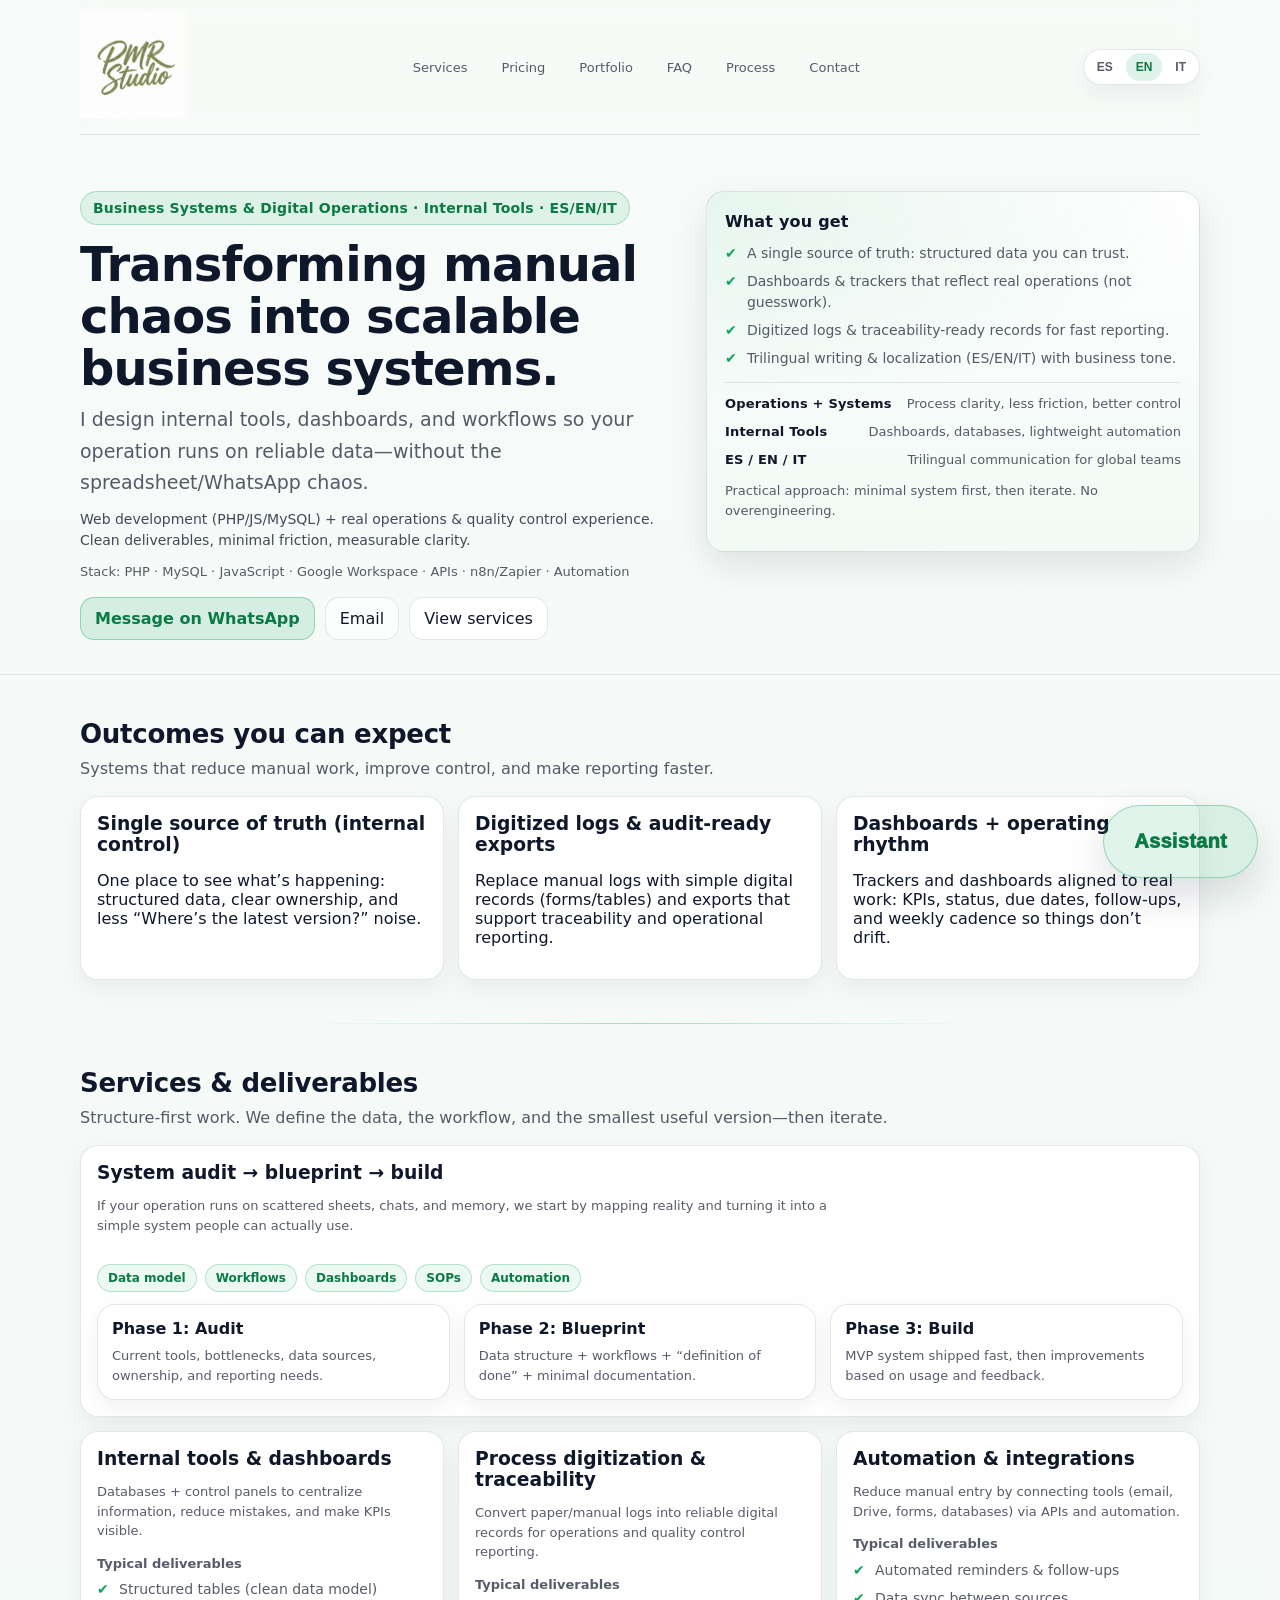
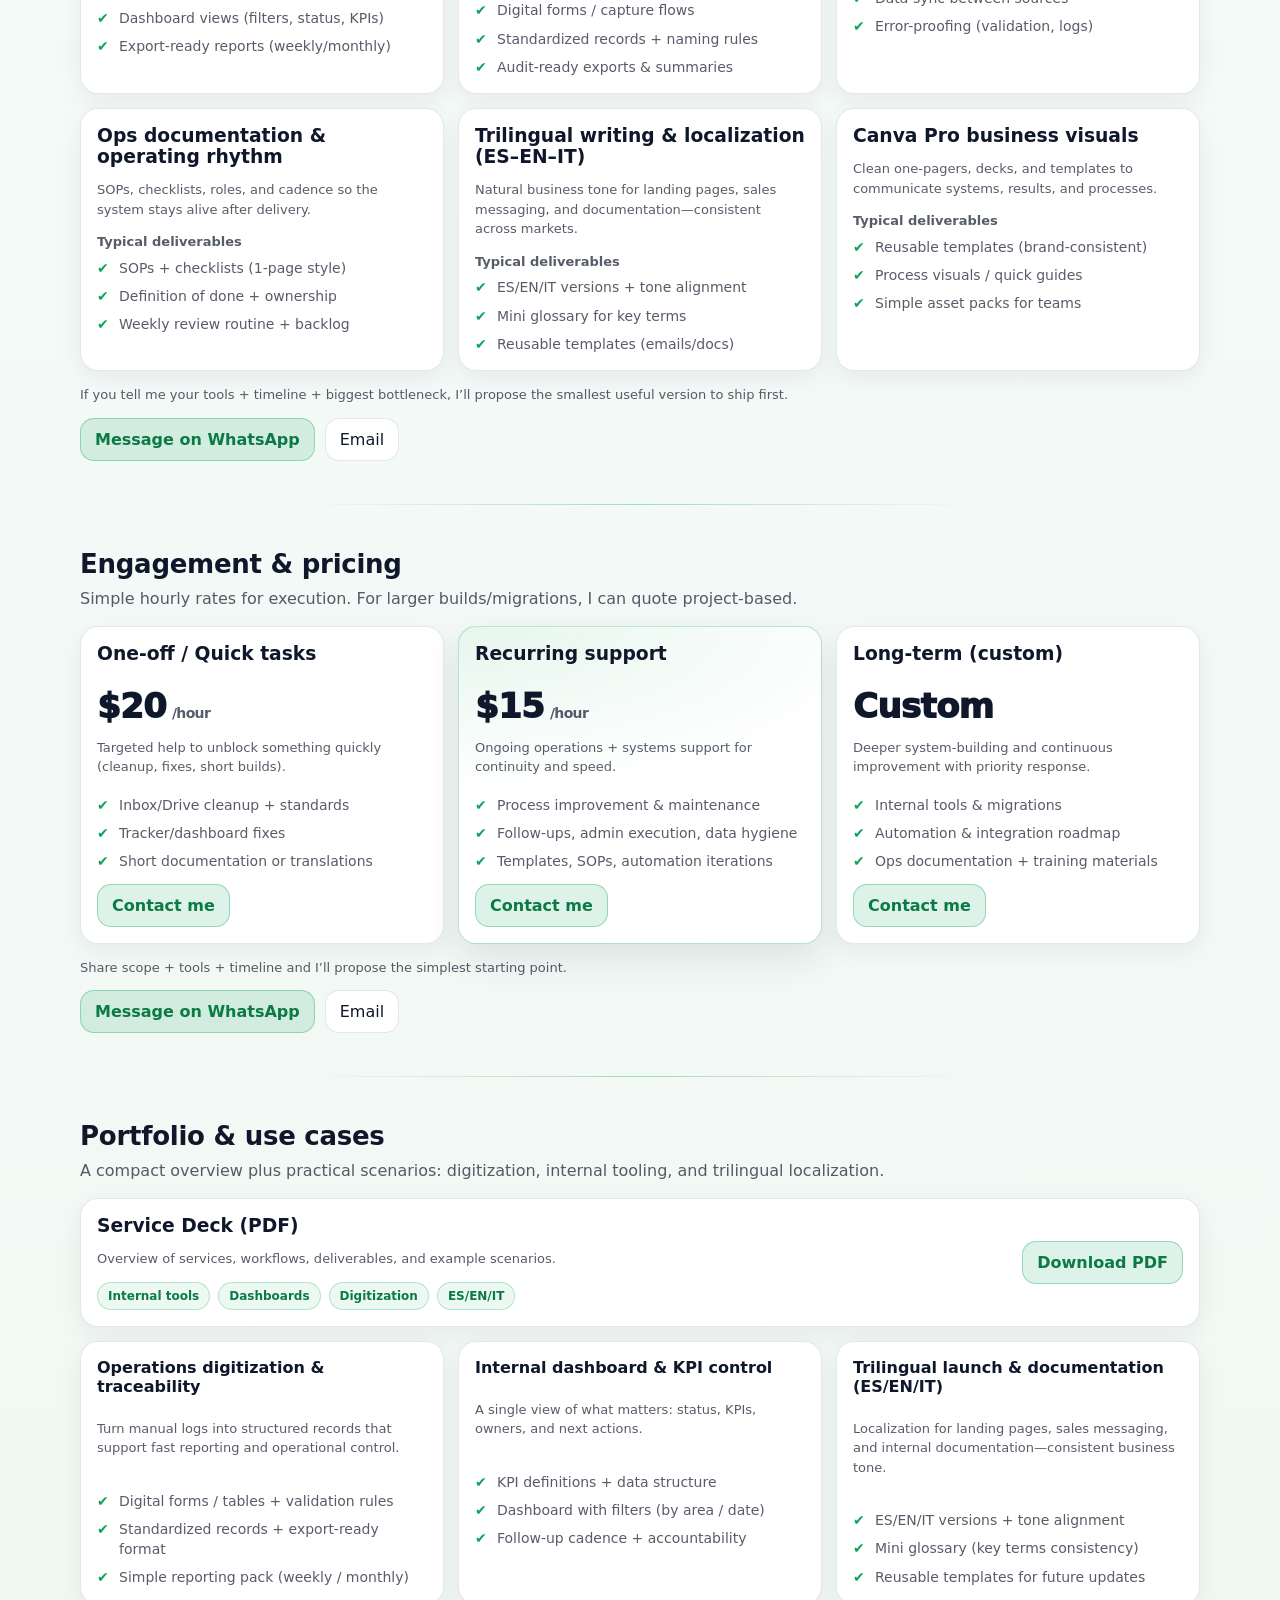
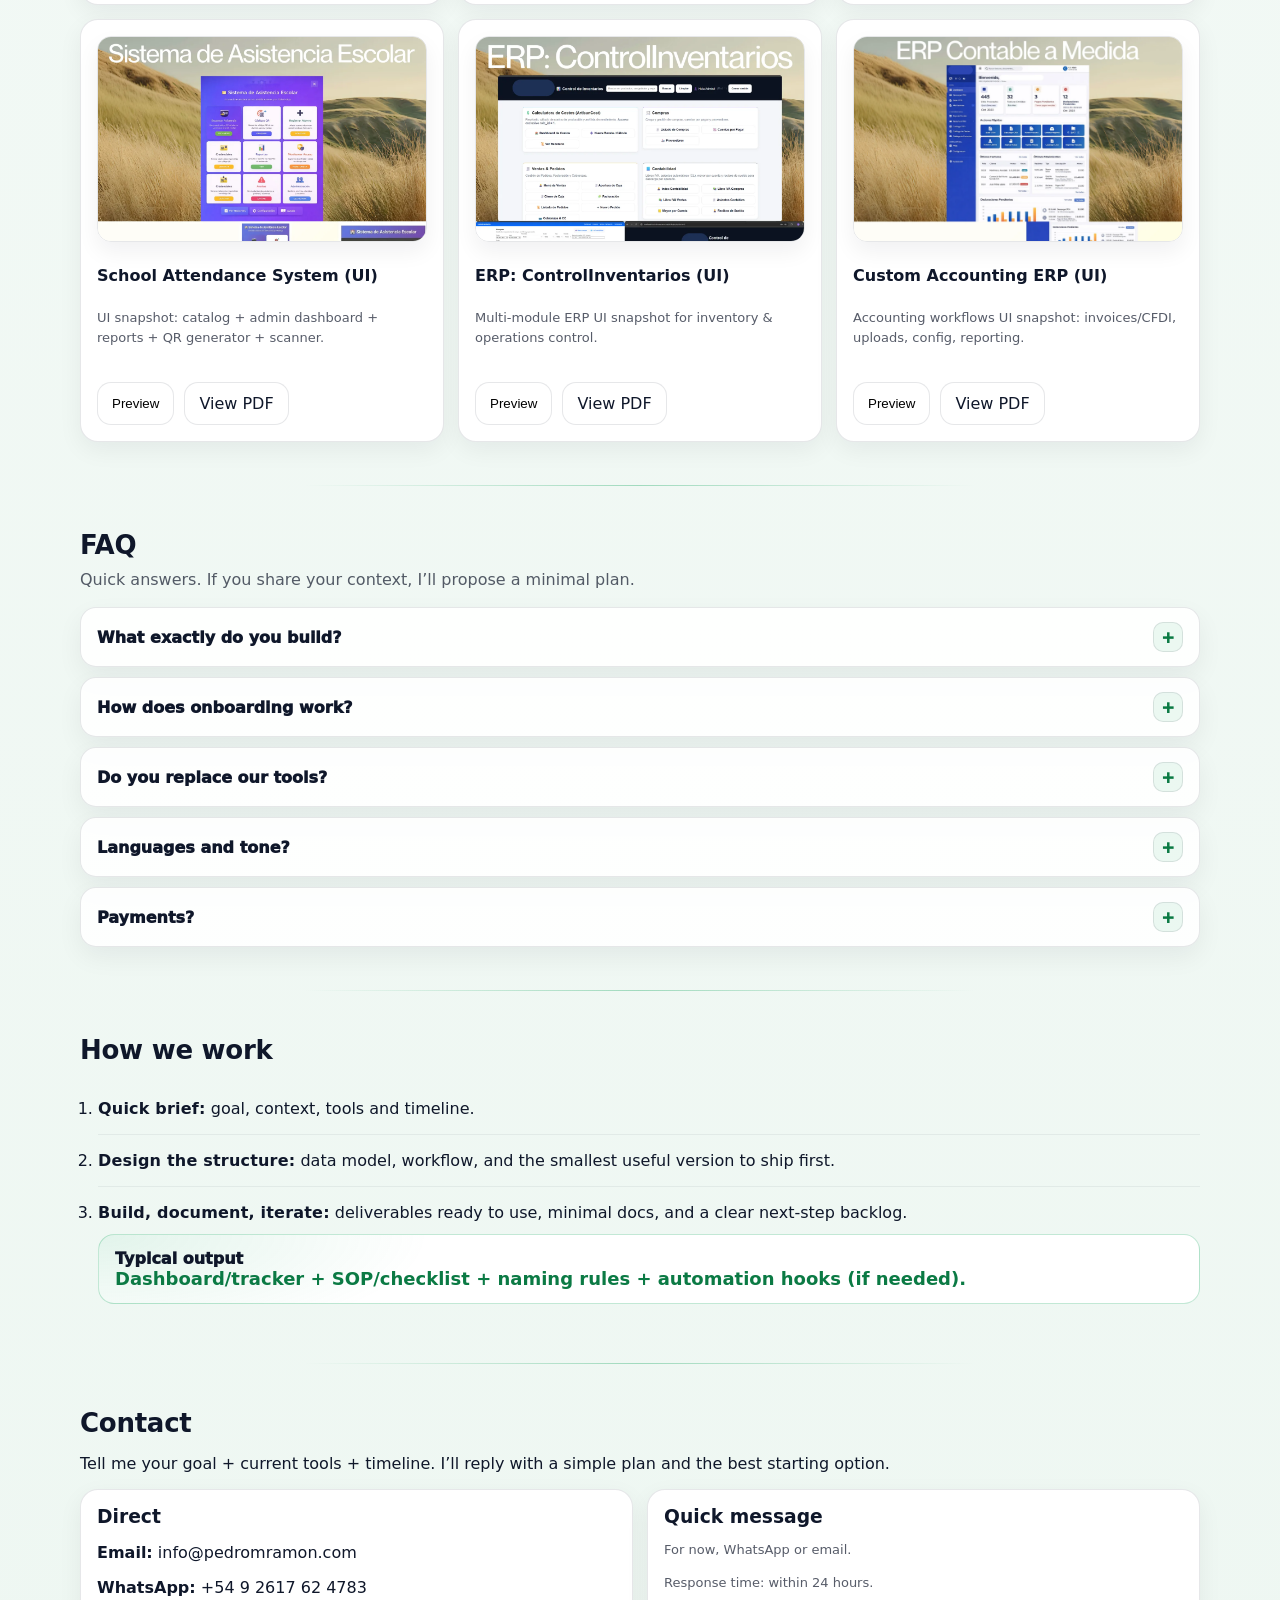
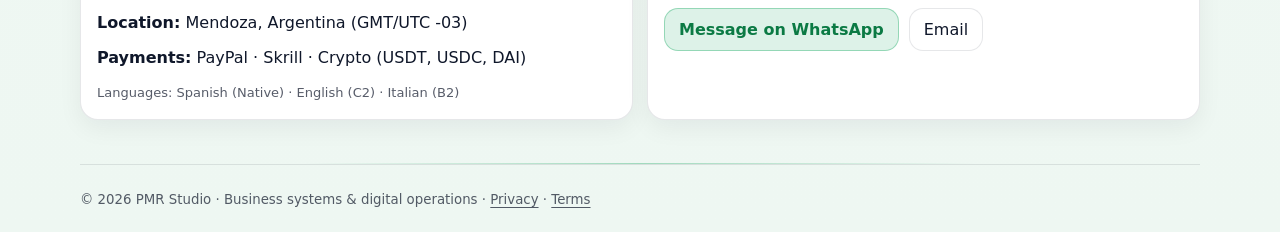
==== index.html @ 46bf385b "Update contact information and WhatsApp links" ====
<!doctype html>
<html lang="en">
<head>
  <meta charset="utf-8" />
  <meta name="viewport" content="width=device-width,initial-scale=1" />

  <title>PMR Studio | Business Systems & Digital Operations Specialist (ES/EN/IT)</title>
  <meta
    name="description"
    content="Transforming manual chaos into scalable business systems. Internal tools, dashboards, automation, process digitization & trilingual localization (ES/EN/IT)."
  />
  <meta name="robots" content="index, follow" />
  <link rel="canonical" href="https://pmrstudio.site/" />

  <!-- Favicons -->
  <link rel="icon" href="favicon.ico" sizes="any" />
  <link rel="icon" type="image/png" sizes="32x32" href="assets/img/brand/favicon-32x32.png" />
  <link rel="apple-touch-icon" href="assets/img/brand/apple-touch-icon.png" />

  <!-- OpenGraph -->
  <meta property="og:title" content="PMR Studio | Business Systems & Digital Operations (ES/EN/IT)" />
  <meta property="og:description" content="Internal tools, dashboards, automation, digitization & trilingual localization—clean deliverables you can actually run." />
  <meta property="og:type" content="website" />
  <meta property="og:url" content="https://pmrstudio.site/" />
  <meta property="og:image" content="https://pmrstudio.site/assets/img/brand/og-cover.jpg" />
  <meta property="og:locale" content="en_US" />

  <!-- Twitter -->
  <meta name="twitter:card" content="summary_large_image" />
  <meta name="twitter:title" content="PMR Studio | Business Systems & Digital Operations (ES/EN/IT)" />
  <meta name="twitter:description" content="Transforming manual chaos into scalable business systems. Tools, automation, digitization & localization." />
  <meta name="twitter:image" content="https://pmrstudio.site/assets/img/brand/og-cover.jpg" />

  <meta name="theme-color" content="#0ea35a" />

  <!-- Structured data -->
  <script type="application/ld+json">
  {
    "@context": "https://schema.org",
    "@type": "ProfessionalService",
    "name": "PMR Studio",
    "url": "https://pmrstudio.site/",
    "description": "Business Systems & Digital Operations: internal tools, dashboards, automation, process digitization & trilingual localization (ES/EN/IT).",
    "areaServed": "Worldwide",
    "founder": { "@type": "Person", "name": "Pedro M. Ramón" },
    "email": "info@pedromramon.com",
    "telephone": "+54 9 2617 62 4783",
    "address": { "@type": "PostalAddress", "addressLocality": "Mendoza", "addressCountry": "AR" },
    "knowsLanguage": ["en","es","it"],
    "sameAs": ["https://www.workana.com/freelancer/1f096dfb4228fc9669b3d3e833f9e162"]
  }
  </script>

  <link rel="stylesheet" href="assets/style.css?v=20260103" />
</head>

<body>
  <a id="top"></a>

  <!-- HEADER -->
  <header class="container header" data-header>
    <!-- BRAND LOGO -->
    <a href="#top" class="brand brand-logo" aria-label="Back to top">
      <img src="assets/img/brand/Logopmrstudio.png" alt="PMR Studio" />
    </a>

    <!-- NAV -->
    <div class="nav-wrap" data-navwrap>
      <nav id="site-nav" class="nav" data-nav>
        <a href="#services" data-i18n="nav_services">Services</a>
        <a href="#tiers" data-i18n="nav_tiers">Pricing</a>
        <a href="#portfolio" data-i18n="nav_portfolio">Portfolio</a>
        <a href="#faq" data-i18n="nav_faq">FAQ</a>
        <a href="#process" data-i18n="nav_process">Process</a>
        <a href="#contact" data-i18n="nav_contact">Contact</a>
      </nav>
    </div>

    <!-- ACTIONS -->
    <div class="header-actions">
      <div class="lang" aria-label="Language switch">
        <button class="chip" data-lang="es" aria-pressed="false">ES</button>
        <button class="chip is-active" data-lang="en" aria-pressed="true">EN</button>
        <button class="chip" data-lang="it" aria-pressed="false">IT</button>
      </div>

      <button
        class="burger"
        type="button"
        aria-label="Open menu"
        aria-controls="site-nav"
        aria-expanded="false"
        data-burger
      >
        <span></span><span></span><span></span>
      </button>
    </div>
  </header>

  <main>
    <!-- HERO -->
    <section class="hero">
      <div class="container hero-inner">
        <div class="hero-copy">
          <span class="pill" data-i18n="hero_pill">
            Business Systems & Digital Operations · Internal Tools · ES/EN/IT
          </span>

          <h1 data-i18n="hero_h1">
            Transforming manual chaos into scalable business systems.
          </h1>

          <p class="lead" data-i18n="hero_lead">
            I design internal tools, dashboards, and workflows so your operation runs on reliable data—without the spreadsheet/WhatsApp chaos.
          </p>

          <p class="hero-micro" data-i18n="hero_micro">
            Web development (PHP/JS/MySQL) + real operations & quality control experience. Clean deliverables, minimal friction, measurable clarity.
          </p>

          <p class="small" style="margin-top:10px;" data-i18n="hero_stack">
            Stack: PHP · MySQL · JavaScript · Google Workspace · APIs · n8n/Zapier · Automation
          </p>

          <div class="cta">
            <a class="btn primary" href="https://wa.me/5492617624783" target="_blank" rel="noopener" data-i18n="cta_whatsapp">
              Message on WhatsApp
            </a>
            <a class="btn ghost" href="mailto:info@pedromramon.com" data-i18n="cta_email">
              Email
            </a>
            <a class="btn" href="#services" data-i18n="cta_services">
              View services
            </a>
          </div>
        </div>

        <aside class="hero-card card lift">
          <h3 data-i18n="hero_card_title2">What you get</h3>

          <ul class="checklist">
            <li data-i18n="hero_card_b1">A single source of truth: structured data you can trust.</li>
            <li data-i18n="hero_card_b2">Dashboards & trackers that reflect real operations (not guesswork).</li>
            <li data-i18n="hero_card_b3">Digitized logs & traceability-ready records for fast reporting.</li>
            <li data-i18n="hero_card_b4">Trilingual writing & localization (ES/EN/IT) with business tone.</li>
          </ul>

          <div class="hero-kpis">
            <div class="hero-kpi">
              <strong data-i18n="hero_kpi1_v">Operations + Systems</strong>
              <span data-i18n="hero_kpi1_l">Process clarity, less friction, better control</span>
            </div>
            <div class="hero-kpi">
              <strong data-i18n="hero_kpi2_v">Internal Tools</strong>
              <span data-i18n="hero_kpi2_l">Dashboards, databases, lightweight automation</span>
            </div>
            <div class="hero-kpi">
              <strong data-i18n="hero_kpi3_v">ES / EN / IT</strong>
              <span data-i18n="hero_kpi3_l">Trilingual communication for global teams</span>
            </div>
          </div>

          <p class="small" data-i18n="hero_small2">
            Practical approach: minimal system first, then iterate. No overengineering.
          </p>
        </aside>
      </div>
    </section>

    <!-- OUTCOMES -->
    <section id="proof" class="container section">
      <h2 data-i18n="proof_title">Outcomes you can expect</h2>
      <p class="sub" data-i18n="proof_sub">
        Systems that reduce manual work, improve control, and make reporting faster.
      </p>

      <div class="grid">
        <article class="card lift reveal">
          <h3 data-i18n="proof1_t">Single source of truth (internal control)</h3>
          <p data-i18n="proof1_d">
            One place to see what’s happening: structured data, clear ownership, and less “Where’s the latest version?” noise.
          </p>
        </article>

        <article class="card lift reveal">
          <h3 data-i18n="proof2_t">Digitized logs & audit-ready exports</h3>
          <p data-i18n="proof2_d">
            Replace manual logs with simple digital records (forms/tables) and exports that support traceability and operational reporting.
          </p>
        </article>

        <article class="card lift reveal">
          <h3 data-i18n="proof3_t">Dashboards + operating rhythm</h3>
          <p data-i18n="proof3_d">
            Trackers and dashboards aligned to real work: KPIs, status, due dates, follow-ups, and weekly cadence so things don’t drift.
          </p>
        </article>
      </div>
    </section>

    <!-- SERVICES -->
    <section id="services" class="container section">
      <h2 data-i18n="services_title2">Services & deliverables</h2>
      <p class="sub" data-i18n="services_sub2">
        Structure-first work. We define the data, the workflow, and the smallest useful version—then iterate.
      </p>

      <article class="card lift reveal" style="margin-top:12px;">
        <div style="display:flex;align-items:flex-start;justify-content:space-between;gap:14px;flex-wrap:wrap;">
          <div style="min-width:240px;max-width:760px;">
            <h3 data-i18n="svc0_t">System audit → blueprint → build</h3>
            <p class="small" data-i18n="svc0_d">
              If your operation runs on scattered sheets, chats, and memory, we start by mapping reality and turning it into a simple system people can actually use.
            </p>
          </div>

          <div class="badges" aria-hidden="true" style="margin-top:2px;">
            <span class="badge">Data model</span>
            <span class="badge">Workflows</span>
            <span class="badge">Dashboards</span>
            <span class="badge">SOPs</span>
            <span class="badge">Automation</span>
          </div>
        </div>

        <div class="grid" style="margin-top:12px;">
          <div class="card" style="padding:14px;">
            <strong data-i18n="svc0_a_t">Phase 1: Audit</strong>
            <p class="small" data-i18n="svc0_a_d" style="margin:8px 0 0;">
              Current tools, bottlenecks, data sources, ownership, and reporting needs.
            </p>
          </div>
          <div class="card" style="padding:14px;">
            <strong data-i18n="svc0_b_t">Phase 2: Blueprint</strong>
            <p class="small" data-i18n="svc0_b_d" style="margin:8px 0 0;">
              Data structure + workflows + “definition of done” + minimal documentation.
            </p>
          </div>
          <div class="card" style="padding:14px;">
            <strong data-i18n="svc0_c_t">Phase 3: Build</strong>
            <p class="small" data-i18n="svc0_c_d" style="margin:8px 0 0;">
              MVP system shipped fast, then improvements based on usage and feedback.
            </p>
          </div>
        </div>
      </article>

      <div class="grid" style="margin-top:14px;">
        <article class="card lift reveal">
          <h3 data-i18n="svc1_t">Internal tools & dashboards</h3>
          <p class="small" data-i18n="svc1_d">
            Databases + control panels to centralize information, reduce mistakes, and make KPIs visible.
          </p>
          <div style="margin-top:10px;">
            <strong class="small" style="display:block;margin-bottom:6px;" data-i18n="svc_inc">Typical deliverables</strong>
            <ul class="checklist">
              <li data-i18n="svc1_b1">Structured tables (clean data model)</li>
              <li data-i18n="svc1_b2">Dashboard views (filters, status, KPIs)</li>
              <li data-i18n="svc1_b3">Export-ready reports (weekly/monthly)</li>
            </ul>
          </div>
        </article>

        <article class="card lift reveal">
          <h3 data-i18n="svc2_t">Process digitization & traceability</h3>
          <p class="small" data-i18n="svc2_d">
            Convert paper/manual logs into reliable digital records for operations and quality control reporting.
          </p>
          <div style="margin-top:10px;">
            <strong class="small" style="display:block;margin-bottom:6px;" data-i18n="svc_inc">Typical deliverables</strong>
            <ul class="checklist">
              <li data-i18n="svc2_b1">Digital forms / capture flows</li>
              <li data-i18n="svc2_b2">Standardized records + naming rules</li>
              <li data-i18n="svc2_b3">Audit-ready exports & summaries</li>
            </ul>
          </div>
        </article>

        <article class="card lift reveal">
          <h3 data-i18n="svc3_t">Automation & integrations</h3>
          <p class="small" data-i18n="svc3_d">
            Reduce manual entry by connecting tools (email, Drive, forms, databases) via APIs and automation.
          </p>
          <div style="margin-top:10px;">
            <strong class="small" style="display:block;margin-bottom:6px;" data-i18n="svc_inc">Typical deliverables</strong>
            <ul class="checklist">
              <li data-i18n="svc3_b1">Automated reminders & follow-ups</li>
              <li data-i18n="svc3_b2">Data sync between sources</li>
              <li data-i18n="svc3_b3">Error-proofing (validation, logs)</li>
            </ul>
          </div>
        </article>

        <article class="card lift reveal">
          <h3 data-i18n="svc4_t">Ops documentation & operating rhythm</h3>
          <p class="small" data-i18n="svc4_d">
            SOPs, checklists, roles, and cadence so the system stays alive after delivery.
          </p>
          <div style="margin-top:10px;">
            <strong class="small" style="display:block;margin-bottom:6px;" data-i18n="svc_inc">Typical deliverables</strong>
            <ul class="checklist">
              <li data-i18n="svc4_b1">SOPs + checklists (1-page style)</li>
              <li data-i18n="svc4_b2">Definition of done + ownership</li>
              <li data-i18n="svc4_b3">Weekly review routine + backlog</li>
            </ul>
          </div>
        </article>

        <article class="card lift reveal">
          <h3 data-i18n="svc5_t">Trilingual writing & localization (ES–EN–IT)</h3>
          <p class="small" data-i18n="svc5_d">
            Natural business tone for landing pages, sales messaging, and documentation—consistent across markets.
          </p>
          <div style="margin-top:10px;">
            <strong class="small" style="display:block;margin-bottom:6px;" data-i18n="svc_inc">Typical deliverables</strong>
            <ul class="checklist">
              <li data-i18n="svc5_b1">ES/EN/IT versions + tone alignment</li>
              <li data-i18n="svc5_b2">Mini glossary for key terms</li>
              <li data-i18n="svc5_b3">Reusable templates (emails/docs)</li>
            </ul>
          </div>
        </article>

        <article class="card lift reveal">
          <h3 data-i18n="svc6_t">Canva Pro business visuals</h3>
          <p class="small" data-i18n="svc6_d">
            Clean one-pagers, decks, and templates to communicate systems, results, and processes.
          </p>
          <div style="margin-top:10px;">
            <strong class="small" style="display:block;margin-bottom:6px;" data-i18n="svc_inc">Typical deliverables</strong>
            <ul class="checklist">
              <li data-i18n="svc6_b1">Reusable templates (brand-consistent)</li>
              <li data-i18n="svc6_b2">Process visuals / quick guides</li>
              <li data-i18n="svc6_b3">Simple asset packs for teams</li>
            </ul>
          </div>
        </article>
      </div>

      <p class="small" style="margin-top:14px;" data-i18n="services_note2">
        If you tell me your tools + timeline + biggest bottleneck, I’ll propose the smallest useful version to ship first.
      </p>

      <div class="cta" style="margin-top:10px;">
        <a class="btn primary" href="https://wa.me/5492617624783" target="_blank" rel="noopener" data-i18n="cta_whatsapp">
          Message on WhatsApp
        </a>
        <a class="btn" href="mailto:info@pedromramon.com" data-i18n="cta_email">Email</a>
      </div>
    </section>

    <!-- PRICING -->
    <section id="tiers" class="container section">
      <h2 data-i18n="tiers_title2">Engagement & pricing</h2>
      <p class="sub" data-i18n="tiers_sub2">
        Simple hourly rates for execution. For larger builds/migrations, I can quote project-based.
      </p>

      <div class="tiers-grid">
        <article class="card lift reveal tier">
          <h3 data-i18n="tier1_title2">One-off / Quick tasks</h3>
          <div class="price">$20<span data-i18n="per_hour">/hour</span></div>
          <p class="small" data-i18n="tier1_desc2">Targeted help to unblock something quickly (cleanup, fixes, short builds).</p>
          <ul class="checklist">
            <li data-i18n="tier1_b1_2">Inbox/Drive cleanup + standards</li>
            <li data-i18n="tier1_b2_2">Tracker/dashboard fixes</li>
            <li data-i18n="tier1_b3_2">Short documentation or translations</li>
          </ul>
          <a class="btn primary" href="#contact" data-i18n="tier_cta">Contact me</a>
        </article>

        <article class="card lift reveal tier tier-highlight">
          <h3 data-i18n="tier2_title2">Recurring support</h3>
          <div class="price">$15<span data-i18n="per_hour">/hour</span></div>
          <p class="small" data-i18n="tier2_desc2">Ongoing operations + systems support for continuity and speed.</p>
          <ul class="checklist">
            <li data-i18n="tier2_b1_2">Process improvement & maintenance</li>
            <li data-i18n="tier2_b2_2">Follow-ups, admin execution, data hygiene</li>
            <li data-i18n="tier2_b3_2">Templates, SOPs, automation iterations</li>
          </ul>
          <a class="btn primary" href="#contact" data-i18n="tier_cta">Contact me</a>
        </article>

        <article class="card lift reveal tier">
          <h3 data-i18n="tier3_title2">Long-term (custom)</h3>
          <div class="price" data-i18n="tier3_price">Custom</div>
          <p class="small" data-i18n="tier3_desc2">
            Deeper system-building and continuous improvement with priority response.
          </p>
          <ul class="checklist">
            <li data-i18n="tier3_b1_2">Internal tools & migrations</li>
            <li data-i18n="tier3_b2_2">Automation & integration roadmap</li>
            <li data-i18n="tier3_b3_2">Ops documentation + training materials</li>
          </ul>
          <a class="btn primary" href="#contact" data-i18n="tier_cta">Contact me</a>
        </article>
      </div>

      <p class="small" style="margin-top:14px;" data-i18n="tiers_note2">
        Share scope + tools + timeline and I’ll propose the simplest starting point.
      </p>

      <div class="cta" style="margin-top:10px;">
        <a class="btn primary" href="https://wa.me/5492617624783" target="_blank" rel="noopener" data-i18n="cta_whatsapp">
          Message on WhatsApp
        </a>
        <a class="btn" href="mailto:info@pedromramon.com" data-i18n="cta_email">Email</a>
      </div>
    </section>

    <!-- PORTFOLIO -->
    <section id="portfolio" class="container section">
      <h2 data-i18n="portfolio_title">Portfolio & use cases</h2>
      <p class="sub" data-i18n="portfolio_sub">
        A compact overview plus practical scenarios: digitization, internal tooling, and trilingual localization.
      </p>

      <div class="portfolio-deck">
        <div class="card lift reveal portfolio-main" style="display:flex;align-items:center;justify-content:flex-start;gap:16px;flex-wrap:wrap;">
          <div style="min-width:260px;max-width:720px;">
            <h3 data-i18n="portfolio_deck_title">Service Deck (PDF)</h3>
            <p class="small" data-i18n="portfolio_deck_desc">
              Overview of services, workflows, deliverables, and example scenarios.
            </p>

            <div class="badges" aria-hidden="true" style="margin-top:10px;">
              <span class="badge">Internal tools</span>
              <span class="badge">Dashboards</span>
              <span class="badge">Digitization</span>
              <span class="badge">ES/EN/IT</span>
            </div>
          </div>

          <a
            class="btn primary"
            href="docs/portfolio/pmrstudio_portfolio_v4.1.pdf"
            target="_blank"
            rel="noopener"
            data-i18n="portfolio_btn"
            style="margin-left:auto;"
          >
            Download PDF
          </a>
        </div>

        <div class="thumbs">
          <article class="card lift reveal thumb">
            <div class="thumb-top">
              <h4 data-i18n="case1_t">Operations digitization & traceability</h4>
              <p class="small" data-i18n="case1_d">
                Turn manual logs into structured records that support fast reporting and operational control.
              </p>
            </div>
            <ul class="checklist" style="margin-top:8px;">
              <li data-i18n="case1_b1">Digital forms / tables + validation rules</li>
              <li data-i18n="case1_b2">Standardized records + export-ready format</li>
              <li data-i18n="case1_b3">Simple reporting pack (weekly / monthly)</li>
            </ul>
          </article>

          <article class="card lift reveal thumb">
            <div class="thumb-top">
              <h4 data-i18n="case2_t">Internal dashboard & KPI control</h4>
              <p class="small" data-i18n="case2_d">
                A single view of what matters: status, KPIs, owners, and next actions.
              </p>
            </div>
            <ul class="checklist" style="margin-top:8px;">
              <li data-i18n="case2_b1">KPI definitions + data structure</li>
              <li data-i18n="case2_b2">Dashboard with filters (by area / date)</li>
              <li data-i18n="case2_b3">Follow-up cadence + accountability</li>
            </ul>
          </article>

          <article class="card lift reveal thumb">
            <div class="thumb-top">
              <h4 data-i18n="case3_t">Trilingual launch & documentation (ES/EN/IT)</h4>
              <p class="small" data-i18n="case3_d">
                Localization for landing pages, sales messaging, and internal documentation—consistent business tone.
              </p>
            </div>
            <ul class="checklist" style="margin-top:8px;">
              <li data-i18n="case3_b1">ES/EN/IT versions + tone alignment</li>
              <li data-i18n="case3_b2">Mini glossary (key terms consistency)</li>
              <li data-i18n="case3_b3">Reusable templates for future updates</li>
            </ul>
          </article>
        </div>

        <div class="thumbs" style="margin-top:14px;">
          <!-- 1) Sistema de alumnos -->
          <article class="card lift reveal thumb">
            <a href="docs/portfolio/Sistema_de_alumnos.pdf" target="_blank" rel="noopener">
              <img
                src="docs/portfolio/Sistema_de_alumnos.webp"
                alt="School Attendance System – PDF preview"
                loading="lazy"
                width="1200"
                height="750"
                style="border-radius:14px; border:1px solid var(--line); display:block; width:100%; height:auto;"
              />
            </a>

            <div class="thumb-top" style="margin-top:12px;">
              <h4 data-i18n="pf_asistencia_t">School Attendance System (UI)</h4>
              <p class="small" data-i18n="pf_asistencia_d">
                UI snapshot: catalog + admin dashboard + reports + QR generator + scanner.
              </p>
            </div>

            <div style="display:flex; gap:10px; flex-wrap:wrap; margin-top:10px;">
              <button
                type="button"
                class="btn ghost"
                data-pdf-preview
                data-pdf="/docs/portfolio/Sistema_de_alumnos.pdf"
                data-i18n="pf_preview"
              >
                Preview
              </button>

              <a
                class="btn"
                href="docs/portfolio/Sistema_de_alumnos.pdf"
                target="_blank"
                rel="noopener"
                data-i18n="pf_view_pdf"
              >
                View PDF
              </a>
            </div>
          </article>

          <!-- 2) ERP ControlInventarios -->
          <article class="card lift reveal thumb">
            <a href="docs/portfolio/erp_ControlInventarios.pdf" target="_blank" rel="noopener">
              <img
                src="docs/portfolio/erp_ControlInventarios.webp"
                alt="ERP ControlInventarios – PDF preview"
                loading="lazy"
                width="1200"
                height="750"
                style="border-radius:14px; border:1px solid var(--line); display:block; width:100%; height:auto;"
              />
            </a>

            <div class="thumb-top" style="margin-top:12px;">
              <h4 data-i18n="pf_controlinv_t">ERP: ControlInventarios (UI)</h4>
              <p class="small" data-i18n="pf_controlinv_d">
                Multi-module ERP UI snapshot for inventory & operations control.
              </p>
            </div>

            <div style="display:flex; gap:10px; flex-wrap:wrap; margin-top:10px;">
              <button
                type="button"
                class="btn ghost"
                data-pdf-preview
                data-pdf="/docs/portfolio/erp_ControlInventarios.pdf"
                data-i18n="pf_preview"
              >
                Preview
              </button>

              <a
                class="btn"
                href="docs/portfolio/erp_ControlInventarios.pdf"
                target="_blank"
                rel="noopener"
                data-i18n="pf_view_pdf"
              >
                View PDF
              </a>
            </div>
          </article>

          <!-- 3) ERP contable -->
          <article class="card lift reveal thumb">
            <a href="docs/portfolio/erp_contable.pdf" target="_blank" rel="noopener">
              <img
                src="docs/portfolio/erp_contable.webp"
                alt="Custom Accounting ERP – PDF preview"
                loading="lazy"
                width="1200"
                height="750"
                style="border-radius:14px; border:1px solid var(--line); display:block; width:100%; height:auto;"
              />
            </a>

            <div class="thumb-top" style="margin-top:12px;">
              <h4 data-i18n="pf_erpcont_t">Custom Accounting ERP (UI)</h4>
              <p class="small" data-i18n="pf_erpcont_d">
                Accounting workflows UI snapshot: invoices/CFDI, uploads, config, reporting.
              </p>
            </div>

             <div style="display:flex; gap:10px; flex-wrap:wrap; margin-top:10px;">
              <button
                type="button"
                class="btn ghost"
                data-pdf-preview
                data-pdf="/docs/portfolio/erp_contable.pdf"
                data-i18n="pf_preview"
              >
                Preview
              </button>

              <a
                class="btn"
                href="docs/portfolio/erp_contable.pdf"
                target="_blank"
                rel="noopener"
                data-i18n="pf_view_pdf"
              >
                View PDF
              </a>
            </div>
          </article>
        </div>
      </div>
    </section>

    <!-- FAQ -->
    <section id="faq" class="container section">
      <h2 data-i18n="faq_title">FAQ</h2>
      <p class="sub" data-i18n="faq_sub">
        Quick answers. If you share your context, I’ll propose a minimal plan.
      </p>

      <div class="faq">
        <details class="reveal">
          <summary data-i18n="faq_q1">What exactly do you build?</summary>
          <div class="faq-body" data-i18n="faq_a1">
            Internal systems that make operations reliable: structured trackers, dashboards, digitized logs, lightweight automation, and clear documentation—plus trilingual localization when needed.
          </div>
        </details>

        <details class="reveal">
          <summary data-i18n="faq_q2">How does onboarding work?</summary>
          <div class="faq-body" data-i18n="faq_a2">
            Short brief (goal, tools, timeline), then a minimal plan: what we do first, what can wait, and what the deliverable looks like. We ship the smallest useful version, then iterate.
          </div>
        </details>

        <details class="reveal">
          <summary data-i18n="faq_q3">Do you replace our tools?</summary>
          <div class="faq-body" data-i18n="faq_a3">
            Not necessarily. If you already have a process, I optimize it without breaking it. If the toolset is the problem, I propose a migration path with clear tradeoffs.
          </div>
        </details>

        <details class="reveal">
          <summary data-i18n="faq_q4">Languages and tone?</summary>
          <div class="faq-body" data-i18n="faq_a4">
            ES / EN / IT. For launches and customer messaging, I localize tone (not literal translation) so the content sounds natural and aligned with your brand.
          </div>
        </details>

        <details class="reveal">
          <summary data-i18n="faq_q5">Payments?</summary>
          <div class="faq-body" data-i18n="faq_a5">
            PayPal, Skrill, or Crypto (USDT/USDC/DAI). For larger scopes, we can define milestones.
          </div>
        </details>
      </div>
    </section>

    <!-- PROCESS -->
    <section id="process" class="container section">
      <h2 data-i18n="process_title">How we work</h2>

      <ol class="steps">
        <li>
          <strong data-i18n="p1_b">Quick brief:</strong>
          <span data-i18n="p1">goal, context, tools and timeline.</span>
        </li>

        <li>
          <strong data-i18n="p2_b">Design the structure:</strong>
          <span data-i18n="p2_2">data model, workflow, and the smallest useful version to ship first.</span>
        </li>

        <li>
          <strong data-i18n="p3_b">Build, document, iterate:</strong>
          <span data-i18n="p3_2">deliverables ready to use, minimal docs, and a clear next-step backlog.</span>

          <div class="step-output">
            <div class="step-output-label" data-i18n="process_output_b">Typical output</div>
            <div class="step-output-value" data-i18n="process_output_v">
              Dashboard/tracker + SOP/checklist + naming rules + automation hooks (if needed).
            </div>
          </div>
        </li>
      </ol>
    </section>

    <!-- CONTACT -->
    <section id="contact" class="container section">
      <h2 data-i18n="contact_title">Contact</h2>
      <p data-i18n="contact_desc">
        Tell me your goal + current tools + timeline. I’ll reply with a simple plan and the best starting option.
      </p>

      <div class="contact-grid">
        <div class="card lift reveal">
          <h3 data-i18n="contact_direct">Direct</h3>

          <p>
            <strong data-i18n="contact_email_b">Email:</strong>
            <a href="mailto:info@pedromramon.com">info@pedromramon.com</a>
          </p>

          <p>
            <strong data-i18n="contact_wa_b">WhatsApp:</strong>
            <a href="https://wa.me/5492617624783" target="_blank" rel="noopener">+54 9 2617 62 4783</a>
          </p>

          <p>
            <strong data-i18n="contact_loc_b">Location:</strong>
            <span data-i18n="contact_loc">Mendoza, Argentina (GMT/UTC -03)</span>
          </p>

          <p style="margin-top:12px;">
            <strong data-i18n="pay_b">Payments:</strong>
            <span data-i18n="pay_v">PayPal · Skrill · Crypto (USDT, USDC, DAI)</span>
          </p>

          <p class="small" style="margin:10px 0 0;" data-i18n="langs_line">
            Languages: Spanish (Native) · English (C2) · Italian (B2)
          </p>
        </div>

        <div class="card lift reveal">
          <h3 data-i18n="contact_fast">Quick message</h3>
          <p class="small" data-i18n="contact_fast_desc">For now, WhatsApp or email.</p>
          <p class="small" data-i18n="response_time">Response time: within 24 hours.</p>

          <div class="cta">
            <a class="btn primary" href="https://wa.me/5492617624783" target="_blank" rel="noopener" data-i18n="cta_whatsapp">Message on WhatsApp</a>
            <a class="btn" href="mailto:info@pedromramon.com" data-i18n="cta_email">Email</a>
          </div>
        </div>
      </div>
    </section>

    <!-- CHATBOT UI -->
    <button class="chat-fab" type="button" aria-label="Open assistant" data-chat-open data-i18n="chat_open">
      Assistant
    </button>

    <div class="chat-panel" data-chat-panel hidden aria-live="polite">
      <div class="chat-head">
        <div class="chat-title">
          <strong data-i18n="chat_title">PMR Assistant</strong>
          <div class="chat-sub" data-i18n="chat_sub">Ask about services, pricing, languages, payments, or next steps.</div>
        </div>
        <button class="chat-close" type="button" aria-label="Close chat" data-chat-close>×</button>
      </div>

      <div class="chat-msgs" data-chat-msgs></div>

      <form class="chat-input" data-chat-form>
        <input
          type="text"
          inputmode="text"
          autocomplete="off"
          placeholder="Type a question…"
          aria-label="Type your message"
          data-chat-text
          data-i18n="chat_placeholder"
          data-i18n-attr="placeholder"
        />
        <button class="chat-send" type="submit" data-chat-send data-i18n="chat_send">Send</button>
      </form>
    </div>

    <!-- PDF PREVIEW MODAL -->
    <dialog id="pdfPreview" class="pdf-modal" aria-label="PDF preview">
      <div class="pdf-modal__top">
        <strong id="pdfPreviewTitle" data-i18n="pf_modal_title">Preview</strong>
        <button type="button" class="btn ghost" data-close data-i18n="pf_close">Close</button>
      </div>

      <iframe
        id="pdfPreviewFrame"
        title="PDF Preview"
        loading="lazy"
        style="width:100%; height:100%; border:0; border-radius:14px; background:var(--bg2);"
      ></iframe>

      <div class="pdf-modal__actions" style="display:flex; justify-content:flex-end; margin-top:10px;">
        <a id="pdfPreviewOpen" class="btn" target="_blank" rel="noopener" data-i18n="pf_open_tab">Open in new tab</a>
      </div>
    </dialog>
  </main>

  <footer class="container footer">
    <small>
      © <span id="year"></span>
      <span data-i18n="footer">PMR Studio · Business systems & digital operations</span>
      <span> · </span>
      <a href="legal/privacy.html" data-i18n="footer_privacy">Privacy</a>
      <span> · </span>
      <a href="legal/terms.html" data-i18n="footer_terms">Terms</a>
    </small>
  </footer>

  <!-- Scripts -->
  <script src="assets/js/main.js?v=2026-01-03c" defer></script>
  <script src="assets/js/chatbot.js?v=2026-01-03c" defer></script>
  <script src="assets/js/pdf-preview.js?v=2026-01-10" defer></script>
</body>
</html>
---- assets/style.css ----
/* =====================================================
   PMR STUDIO – STYLE.CSS (CLEAN / CONSOLIDATED)
   - Fixed header/nav
   - Progressive reveal (never hides content if JS fails)
   - Premium FAQ + Chatbot (single source of truth)
   ===================================================== */

/* =========================
   1) TOKENS / BASE
   ========================= */
:root{
  --bg:#f7fbf9;
  --bg2:#ffffff;
  --text:#0f172a;
  --muted:rgba(15,23,42,0.70);

  --card:#ffffff;
  --card2:#f1faf5;

  --line:rgba(15,23,42,0.10);
  --line2:rgba(15,23,42,0.16);

  --accent:#0ea35a;
  --accent2:#0b7a44;
  --accentSoft:rgba(14,163,90,0.14);

  --shadow:0 10px 30px rgba(15,23,42,0.08);
}

*{ box-sizing:border-box; }

html,body{
  margin:0;
  padding:0;
  background:linear-gradient(180deg,var(--bg),#eef7f2);
  color:var(--text);
  font-family:ui-sans-serif,system-ui,-apple-system,Segoe UI,Roboto,Arial;
}

html{
  scroll-behavior:smooth;
  scroll-padding-top: var(--header-offset, 92px);
}

@media (prefers-reduced-motion: reduce){
  html{ scroll-behavior:auto; }
}

a{ color:inherit; text-decoration:none; }

.underline{
  text-decoration:underline;
  text-underline-offset:3px;
}

:focus-visible{
  outline:2px solid rgba(14,163,90,.45);
  outline-offset:2px;
  border-radius:12px;
}

.container{
  width:min(1120px,92%);
  margin:0 auto;
}

section[id]{ scroll-margin-top: var(--header-offset, 92px); }

/* =========================
   2) TYPOGRAPHY
   ========================= */
h1{
  margin:14px 0 10px;
  font-size:clamp(30px,4vw,48px);
  letter-spacing:-0.02em;
  line-height:1.08;
}
h2{
  margin:0 0 10px;
  font-size:26px;
  font-weight:800;
  letter-spacing:-0.01em;
}
h3{ margin:0 0 10px; font-weight:800; }
h4{ margin:0 0 8px; font-weight:800; }

.lead{
  color:var(--muted);
  font-size:19px;
  line-height:1.65;
  margin:0;
  max-width:62ch;
}
.sub{
  color:var(--muted);
  margin:0 0 18px;
}
.small{
  font-size:13px;
  color:var(--muted);
  line-height:1.5;
}

/* =========================
   3) HEADER / NAV (FIXED)
   ========================= */
.header{
  display:flex;
  align-items:center;
  justify-content:space-between;
  gap:12px;
  flex-wrap:nowrap;

  padding:10px 0;
  position:sticky;
  top:0;
  z-index:50;

  background:rgba(247,251,249,.86);
  backdrop-filter:blur(10px);
  border-bottom:1px solid var(--line);

  transition:padding .18s ease, box-shadow .18s ease, background .18s ease;
}
.header.is-compact{
  background:rgba(247,251,249,.94);
  box-shadow:0 10px 28px rgba(15,23,42,.10);
}

.brand-logo{ flex:0 0 auto; }
.brand-logo img{
  width:110px;
  height:110px;
  object-fit:contain;
  transition:transform .25s ease, width .18s ease, height .18s ease;
}
.header.is-compact .brand-logo img{
  width:78px;
  height:78px;
}
.brand-logo:hover img{ transform:scale(1.03); }

/* NAV WRAP */
.nav-wrap{
  flex:1 1 auto;
  min-width:0;
  display:flex;
  align-items:center;
  justify-content:center;
}
.nav{
  display:flex;
  align-items:center;
  gap:12px;

  flex-wrap:nowrap;
  white-space:nowrap;
  min-width:0;

  overflow-x:auto;
  -webkit-overflow-scrolling:touch;
  scrollbar-width:none;
}
.nav::-webkit-scrollbar{ display:none; }

.nav a{
  padding:8px 10px;
  border-radius:12px;
  color:var(--muted);
  border:1px solid transparent;
  line-height:1;
  font-size:13px;
}
.nav a:hover{
  background:rgba(15,23,42,.04);
  color:var(--text);
  border-color:var(--line);
}
.nav a.is-active{
  background:rgba(14,163,90,.10);
  border-color:rgba(14,163,90,.25);
  color:var(--accent2);
  font-weight:700;
}

/* ACTIONS: languages + burger */
.header-actions{
  flex:0 0 auto;
  display:flex;
  align-items:center;
  gap:10px;
  flex-wrap:nowrap;
}
.lang{
  display:inline-flex;
  align-items:center;
  gap:3px;
  padding:3px;
  border-radius:999px;
  border:1px solid var(--line);
  background:rgba(255,255,255,.92);
  box-shadow:0 10px 22px rgba(15,23,42,.06);
}
.chip{
  border:0;
  background:transparent;
  padding:8px 10px;
  border-radius:999px;
  cursor:pointer;
  color:rgba(15,23,42,.70);
  font-size:12px;
  line-height:1;
  font-weight:900;
}
.chip:hover{ background:rgba(15,23,42,.04); }
.chip.is-active{
  background:var(--accentSoft);
  color:var(--accent2);
}

/* Burger */
.burger{
  display:none; /* enabled in mobile */
  width:44px;
  height:44px;
  border-radius:14px;
  border:1px solid var(--line);
  background:#fff;
  cursor:pointer;

  align-items:center;
  justify-content:center;
  flex-direction:column;
  gap:4px;

  padding:0;
  box-shadow:0 10px 22px rgba(15,23,42,.10);
  transition:background .15s ease, border-color .15s ease, transform .12s ease, box-shadow .15s ease;
  -webkit-tap-highlight-color: transparent;
  touch-action: manipulation;
}
.burger:hover{
  border-color:rgba(14,163,90,.35);
  background:rgba(14,163,90,.06);
}
.burger:active{ transform:scale(.98); }
.burger span{
  display:block;
  height:2px;
  width:20px;
  background:rgba(15,23,42,.78);
  border-radius:999px;
  transform-origin:center;
  transition:transform .18s ease, opacity .18s ease, background .15s ease;
}
body.nav-open .burger{
  background:var(--accentSoft);
  border-color:rgba(14,163,90,.35);
}
body.nav-open .burger span{ background:var(--accent2); }
body.nav-open .burger span:nth-child(1){ transform:translateY(7px) rotate(45deg); }
body.nav-open .burger span:nth-child(2){ opacity:0; }
body.nav-open .burger span:nth-child(3){ transform:translateY(-7px) rotate(-45deg); }

/* =========================
   4) BUTTONS
   ========================= */
.cta{
  display:flex;
  gap:10px;
  flex-wrap:wrap;
  margin-top:16px;
}
.btn{
  padding:11px 14px;
  border-radius:14px;
  border:1px solid var(--line);
  background:#fff;
}
.btn:hover{
  border-color:var(--line2);
  background:rgba(15,23,42,0.02);
}
.btn.primary{
  background:var(--accentSoft);
  border-color:rgba(14,163,90,.35);
  color:var(--accent2);
  font-weight:900;
}
.btn.ghost{
  background:rgba(255,255,255,.70);
}
.btn.ghost:hover{
  background:rgba(14,163,90,.06);
  border-color:rgba(14,163,90,.25);
  color:var(--accent2);
}
  
/* =========================
   5) SECTIONS / GRID
   ========================= */
.section{
  padding:44px 0;
  position:relative;
}
.section::after{
  content:"";
  position:absolute;
  bottom:0;
  left:50%;
  width:60%;
  height:1px;
  background:linear-gradient(to right, transparent, rgba(14,163,90,0.35), transparent);
  transform:translateX(-50%);
}
.grid{
  display:grid;
  grid-template-columns:repeat(3,1fr);
  gap:14px;
}

/* =========================
   6) CARDS
   ========================= */
.card{
  background:var(--card);
  border:1px solid var(--line);
  border-radius:18px;
  padding:16px;
  box-shadow:0 8px 24px rgba(15,23,42,.06);
}
.lift{ transition:transform .2s ease, box-shadow .2s ease; }
.lift:hover{
  transform:translateY(-4px);
  box-shadow:var(--shadow);
}

/* =========================
   7) HERO
   ========================= */
.hero{
  padding:56px 0 34px;
  border-bottom:1px solid var(--line);
}
.hero-inner{
  display:grid;
  grid-template-columns:minmax(0, 1.1fr) minmax(0, 0.9fr);
  gap:22px;
  align-items:start;
}
.hero-copy{ min-width:0; }

.pill{
  display:inline-block;
  padding:8px 12px;
  border-radius:999px;
  background:rgba(14,163,90,.10);
  border:1px solid rgba(14,163,90,.25);
  color:var(--accent2);
  font-weight:800;
  font-size:14px;
  letter-spacing:0.2px;
}
.hero-micro{
  margin:10px 0 0;
  font-size:14px;
  line-height:1.55;
  color:rgba(15,23,42,0.78);
  max-width:72ch;
}
.hero-card{
  padding:18px;
  border-radius:18px;
  background:
    radial-gradient(900px 400px at 0% 0%, rgba(14,163,90,0.10), transparent 55%),
    linear-gradient(180deg,#fff,#f1faf5);
  border:1px solid var(--line);
  box-shadow:0 14px 36px rgba(15,23,42,0.10);
  align-self:start;
  height:fit-content;
}
.hero-card h3{
  margin:2px 0 12px;
  font-size:16px;
  font-weight:900;
  letter-spacing:0.2px;
}
.checklist{
  list-style:none;
  padding:0;
  margin:0;
  display:flex;
  flex-direction:column;
  gap:8px;
}
.checklist li{
  padding-left:22px;
  position:relative;
  font-size:14px;
  color:var(--muted);
  line-height:1.45;
}
.checklist li::before{
  content:"✔";
  position:absolute;
  left:0;
  top:0;
  color:var(--accent);
  font-weight:900;
}
.hero-kpis{
  margin-top:14px;
  padding-top:12px;
  border-top:1px solid var(--line);
  display:grid;
  gap:10px;
}
.hero-kpi{
  display:flex;
  justify-content:space-between;
  align-items:baseline;
  gap:12px;
}
.hero-kpi strong{
  font-weight:900;
  font-size:13px;
  letter-spacing:0.2px;
  color:var(--text);
  white-space:nowrap;
}
.hero-kpi span{
  font-size:13px;
  color:var(--muted);
  text-align:right;
  line-height:1.35;
}

/* =========================
   7.5) TIERS + AI
   ========================= */
.price{
  font-size:34px;
  font-weight:950;
  letter-spacing:-0.02em;
}
.price span{
  font-size:14px;
  font-weight:800;
  color:var(--muted);
  margin-left:6px;
}
.tier-highlight{
  border-color:rgba(14,163,90,.28);
  box-shadow:0 14px 36px rgba(15,23,42,0.10);
  background:
    radial-gradient(800px 300px at 0% 0%, rgba(14,163,90,0.10), transparent 55%),
    #fff;
}
.badges{
  display:flex;
  flex-wrap:wrap;
  gap:8px;
  margin-top:6px;
}
.badge{
  display:inline-flex;
  align-items:center;
  padding:6px 10px;
  border-radius:999px;
  border:1px solid rgba(14,163,90,.25);
  background:rgba(14,163,90,.08);
  color:var(--accent2);
  font-weight:800;
  font-size:12px;
}

/* =========================
   8) PROCESS
   ========================= */
.steps{
  margin:18px 0 0;
  padding-left:18px;
}
.steps li{
  padding:16px 0;
  border-bottom:1px solid rgba(15,23,42,.06);
}
.steps li:last-child{ border-bottom:none; }
.steps strong{
  font-weight:900;
  letter-spacing:.2px;
}
.step-output{
  margin-top:12px;
  padding:14px 16px;
  border-radius:16px;
  border:1px solid rgba(14,163,90,.25);
  background:
    radial-gradient(600px 200px at 0% 0%, rgba(14,163,90,.12), transparent 55%),
    #fff;
}
.step-output-label{ font-weight:950; font-size:16px; }
.step-output-value{ font-weight:900; font-size:18px; color:var(--accent2); }

/* =========================
   9) OTHER GRIDS
   ========================= */
.tiers-grid,
.portfolio-grid{
  display:grid;
  grid-template-columns:repeat(3,1fr);
  gap:14px;
}
.ai-grid,
.contact-grid{
  display:grid;
  grid-template-columns:1fr 1fr;
  gap:14px;
}

/* TIERS layout */
.tiers-grid{ align-items:stretch; }
#tiers .tier{
  height:100%;
  display:flex;
  flex-direction:column;
  gap:12px;
}
#tiers .tier ul{ margin:6px 0 0; }
#tiers .tier p.small{ margin:0; }
#tiers .tier .btn{ margin-top:auto; align-self:flex-start; }

/* =========================
   10) FOOTER
   ========================= */
.footer{
  padding:24px 0;
  border-top:1px solid var(--line);
  color:var(--muted);
}
.footer a{
  text-decoration:underline;
  text-underline-offset:3px;
  color:inherit;
}
.footer a:hover{ color:var(--text); }

/* =========================
   11) REVEAL (SAFE)
   Progressive enhancement:
   - By default: content is visible.
   - If JS wants animation: it sets data-reveal="pending"
   ========================= */
.reveal{
  opacity:1;
  transform:none;
}
.reveal[data-reveal="pending"]{
  opacity:0;
  transform:translateY(18px);
  transition:opacity .6s ease, transform .6s ease;
}
.reveal.is-visible{
  opacity:1;
  transform:none;
}
@media (prefers-reduced-motion: reduce){
  .reveal[data-reveal="pending"]{ transition:none; transform:none; opacity:1; }
}

/* =========================
   12) PORTFOLIO THUMBS (mockups)
   ========================= */
.thumbs{
  display:grid;
  grid-template-columns:repeat(3,1fr);
  gap:14px;
  margin-top:14px;
}
.thumb{
  display:flex;
  flex-direction:column;
  gap:12px;
  padding:16px;
}
.thumb-top{ display:flex; flex-direction:column; gap:2px; }
.thumb-visual{
  border:1px solid var(--line);
  border-radius:14px;
  background:
    radial-gradient(700px 220px at 0% 0%, rgba(14,163,90,0.10), transparent 55%),
    linear-gradient(180deg,#fff,#f1faf5);
  padding:12px;
  min-height:92px;
}
.thumb-bar{
  height:10px;
  border-radius:999px;
  background:rgba(15,23,42,.10);
  margin-bottom:10px;
}
.thumb-line{
  height:8px;
  border-radius:999px;
  background:rgba(15,23,42,.10);
  margin:8px 0;
}
.thumb-line.short{ width:70%; }
.thumb-chip{
  width:120px;
  height:18px;
  border-radius:999px;
  background:rgba(14,163,90,.12);
  border:1px solid rgba(14,163,90,.25);
  margin-bottom:10px;
}
.thumb-grid{
  height:64px;
  border-radius:12px;
  border:1px dashed rgba(15,23,42,.12);
  background:
    linear-gradient(to right, rgba(15,23,42,.08) 1px, transparent 1px) 0 0/24px 24px,
    linear-gradient(to bottom, rgba(15,23,42,.08) 1px, transparent 1px) 0 0/24px 24px;
}

/* =========================
   13) FAQ (premium)
   ========================= */
.faq{
  display:grid;
  gap:10px;
  margin-top:12px;
}
.faq details{
  border:1px solid var(--line);
  border-radius:16px;
  background:rgba(255,255,255,.88);
  box-shadow:0 10px 26px rgba(15,23,42,.06);
  overflow:hidden;
}
.faq summary{
  cursor:pointer;
  list-style:none;
  padding:14px 16px;
  font-weight:950;
  display:flex;
  align-items:center;
  justify-content:space-between;
  gap:12px;
}
.faq summary::-webkit-details-marker{ display:none; }
.faq summary::after{
  content:"+";
  width:28px;
  height:28px;
  border-radius:10px;
  border:1px solid var(--line);
  display:flex;
  align-items:center;
  justify-content:center;
  font-weight:950;
  color:var(--accent2);
  background:rgba(14,163,90,.08);
}
.faq details[open] summary{
  background:
    radial-gradient(800px 240px at 0% 0%, rgba(14,163,90,0.10), transparent 55%),
    #fff;
}
.faq details[open] summary::after{ content:"–"; }
.faq .faq-body{
  padding:0 16px 14px;
  color:var(--muted);
  line-height:1.65;
}

/* =========================
   14) CHATBOT (single, premium)
   ========================= */
.chat-fab{
  position:fixed;
  right:22px;
  bottom:22px;
  z-index:95;

  border:1px solid rgba(14,163,90,.35);
  background:rgba(14,163,90,.12);
  box-shadow:0 18px 40px rgba(15,23,42,.14);
  color:var(--accent2);

  border-radius:999px;
  padding:16px 20px;
  font-weight:999;
  letter-spacing:.3px;
  cursor:pointer;

  transition:transform .12s ease, background .15s ease, border-color .15s ease;
  -webkit-tap-highlight-color: transparent;
  touch-action: manipulation;
  font-size:20px;      /* sube legibilidad */
  padding:24px 30px;   /* más “botón” */
  min-height:60px;     /* presencia consistente */
}

.chat-fab:hover{ background:rgba(14,163,90,.16); }
.chat-fab:active{ transform:scale(.98); }

.chat-panel{
  position:fixed;
  right:18px;
  bottom:76px;
  z-index:90;

  width:min(390px, calc(100vw - 36px));
  max-height:min(560px, calc(100vh - 110px));

  background:rgba(255,255,255,.96);
  border:1px solid var(--line);
  border-radius:18px;
  box-shadow:0 22px 60px rgba(15,23,42,.18);
  overflow:hidden;

  display:flex;
  flex-direction:column;
}
.chat-head{
  padding:12px 14px;
  border-bottom:1px solid var(--line);
  display:flex;
  align-items:flex-start;
  justify-content:space-between;
  gap:12px;
  background:
    radial-gradient(700px 220px at 0% 0%, rgba(14,163,90,0.12), transparent 55%),
    #fff;
}
.chat-title{ display:flex; flex-direction:column; gap:2px; }
.chat-sub{ margin-top:2px; font-size:12px; color:var(--muted); line-height:1.35; }

.chat-close{
  width:40px;
  height:40px;
  border-radius:14px;
  border:1px solid var(--line);
  background:#fff;
  cursor:pointer;
  font-size:20px;
  line-height:1;
  display:flex;
  align-items:center;
  justify-content:center;
  transition:background .15s ease, border-color .15s ease;
}
.chat-close:hover{
  border-color:rgba(14,163,90,.35);
  background:rgba(14,163,90,.06);
}

.chat-msgs{
  padding:14px;
  display:flex;
  flex-direction:column;
  gap:10px;
  overflow:auto;
}

.chat-row{
  display:flex;
  gap:10px;
  align-items:flex-end;
}
.chat-row.user{ justify-content:flex-end; }

.chat-bubble{
  max-width:82%;
  padding:10px 12px;
  border-radius:16px;
  border:1px solid var(--line);
  background:#fff;
  color:var(--text);
  font-size:13px;
  line-height:1.45;
  box-shadow:0 10px 22px rgba(15,23,42,.06);
}
.chat-row.user .chat-bubble{
  background:rgba(14,163,90,.10);
  border-color:rgba(14,163,90,.25);
}

.chat-quick{
  display:flex;
  flex-wrap:wrap;
  gap:8px;
  margin-top:8px;
}
.chat-chip{
  border:1px solid var(--line);
  background:#fff;
  border-radius:999px;
  padding:7px 10px;
  font-size:12px;
  font-weight:950;
  cursor:pointer;
}
.chat-chip:hover{
  border-color:rgba(14,163,90,.35);
  background:rgba(14,163,90,.06);
}

.chat-input{
  border-top:1px solid var(--line);
  padding:10px;
  display:flex;
  gap:8px;
  background:#fff;
}
.chat-input input{
  flex:1;
  border:1px solid var(--line);
  border-radius:14px;
  padding:10px 12px;
  outline:none;
  font-size:13px;
}
.chat-input input:focus{
  border-color:rgba(14,163,90,.35);
  box-shadow:0 0 0 4px rgba(14,163,90,.12);
}
.chat-send{
  border:1px solid rgba(14,163,90,.35);
  background:var(--accentSoft);
  color:var(--accent2);
  font-weight:950;
  border-radius:14px;
  padding:10px 12px;
  cursor:pointer;
}
.chat-send:hover{ background:rgba(14,163,90,.16); }

@media (max-width: 520px){
  .chat-fab{
    right:14px;
    bottom:14px;
    font-size:14px;
    padding:16px 20px;
    min-height:48px;
  }
}

/* =========================
   15) RESPONSIVE
   ========================= */
@media (max-width:980px){
  .hero-inner,
  .grid,
  .tiers-grid,
  .portfolio-grid,
  .ai-grid,
  .contact-grid,
  .thumbs{
    grid-template-columns:1fr;
  }
  .hero-kpi{
    flex-direction:column;
    align-items:flex-start;
    justify-content:flex-start;
    gap:2px;
  }
  .hero-kpi span{ text-align:left; }
}

@media (max-width:900px){
  .header{
    padding:10px 0;
    gap:12px;
    flex-wrap:nowrap;
    align-items:center;
    backdrop-filter:none;
    background:rgba(247,251,249,.98);
  }

  .brand-logo img{ width:72px; height:72px; }
  .header.is-compact .brand-logo img{ width:72px; height:72px; }

  .chip{ padding:8px 9px; font-size:12px; }

  .burger{ display:flex; }

  .nav-wrap{
    position:fixed;
    top: calc(var(--header-offset, 92px) + 10px);
    left: max(10px, env(safe-area-inset-left, 0px));
    right: max(10px, env(safe-area-inset-right, 0px));
    width:auto;
    transform:none;

    background:#fff;
    border:1px solid var(--line);
    border-radius:18px;
    padding:14px;
    display:none;
    box-shadow:0 18px 40px rgba(15,23,42,.12);

    max-height: calc(100vh - var(--header-offset, 92px) - 18px);
    overflow:auto;
  }
  body.nav-open .nav-wrap{ display:block; }

  .nav{
    overflow:visible;
    white-space:normal;
    flex-direction:column;
    align-items:stretch;
    gap:8px;
  }
  .nav a{
    padding:12px 14px;
    border-radius:14px;
    font-size:14px;
  }

  .chat-panel{ right:12px; bottom:74px; }
  .chat-fab{ right:12px; bottom:12px; }
}

@media (min-width:901px){
  .header.is-compact{ padding:6px 0; }
  .header.is-compact .brand-logo img{ width:78px; height:78px; }
}
/* Ensure hidden actually hides the chat panel (fix close button) */
.chat-panel[hidden]{ display:none !important; }

/* =========================
   16) PORTFOLIO PDF THUMBS (images)
   ========================= */
.thumb a{ display:block; }

.thumb img{
  width:100%;
  height:auto;
  display:block;
  border-radius:14px;
  border:1px solid var(--line);
  box-shadow:0 10px 22px rgba(15,23,42,.06);
  /* Recorte “pro” aunque el webp sea irregular */
  aspect-ratio: 16 / 10;
  object-fit: cover;
    object-position: 50% 0%;
}

.thumb a:hover img{
  border-color:rgba(14,163,90,.28);
  box-shadow:0 14px 30px rgba(15,23,42,.10);
}

/* =========================
   17) PDF PREVIEW MODAL (dialog)
   ========================= */
.pdf-modal{
  width:min(1120px, 92vw);
  height:min(80vh, 780px);
  border:none;
  border-radius:18px;
  padding:14px;
  background:rgba(255,255,255,.96);
  box-shadow:0 22px 60px rgba(15,23,42,.18);
  overflow:hidden;
}

.pdf-modal::backdrop{
  background: rgba(15,23,42,.55);
  backdrop-filter: blur(6px);
}

.pdf-modal__top{
  display:flex;
  align-items:center;
  justify-content:space-between;
  gap:12px;
  padding:10px 10px 12px;
  border-bottom:1px solid var(--line);
  background:
    radial-gradient(700px 220px at 0% 0%, rgba(14,163,90,0.10), transparent 55%),
    #fff;
  border-radius:14px;
}

.pdf-modal__actions{
  padding-top:10px;
}

/* Mobile fit */
@media (max-width: 520px){
  .pdf-modal{
    width: calc(100vw - 20px);
    height: calc(100vh - 90px);
    padding:12px;
  }
}
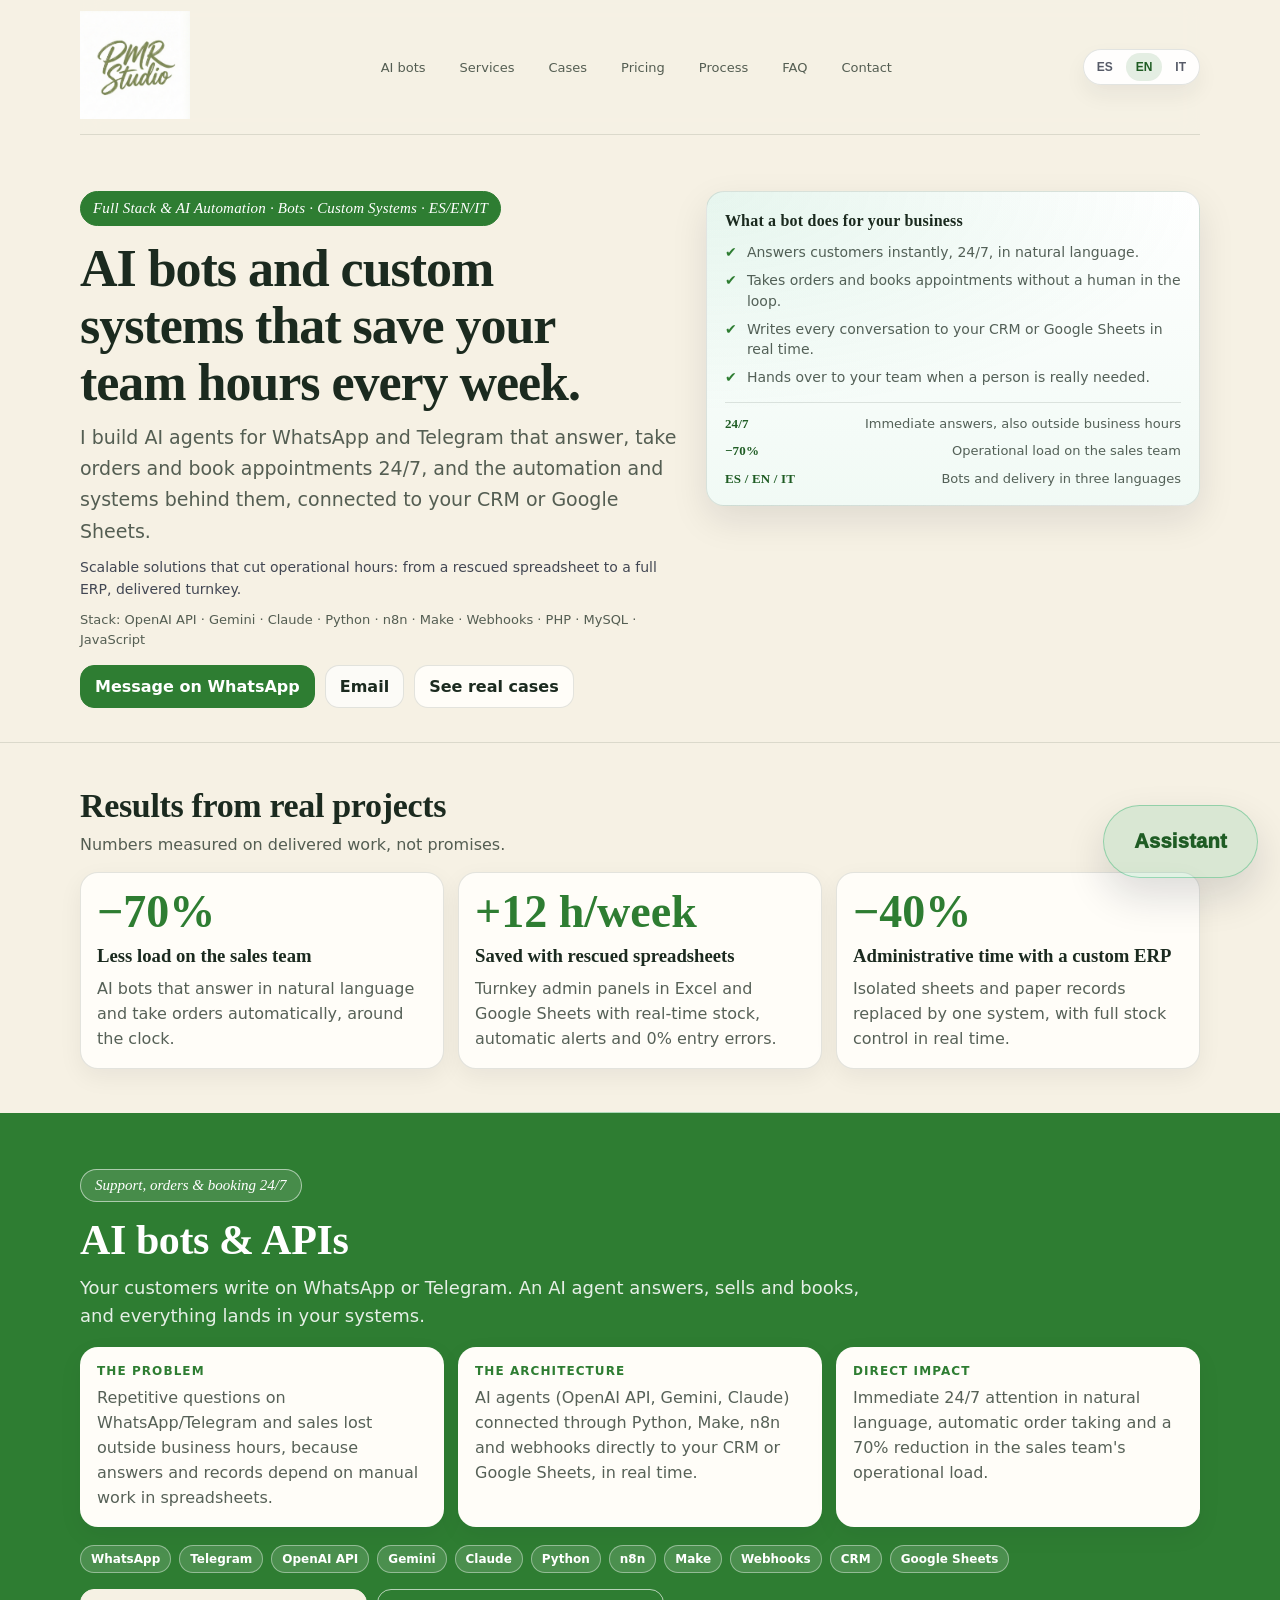
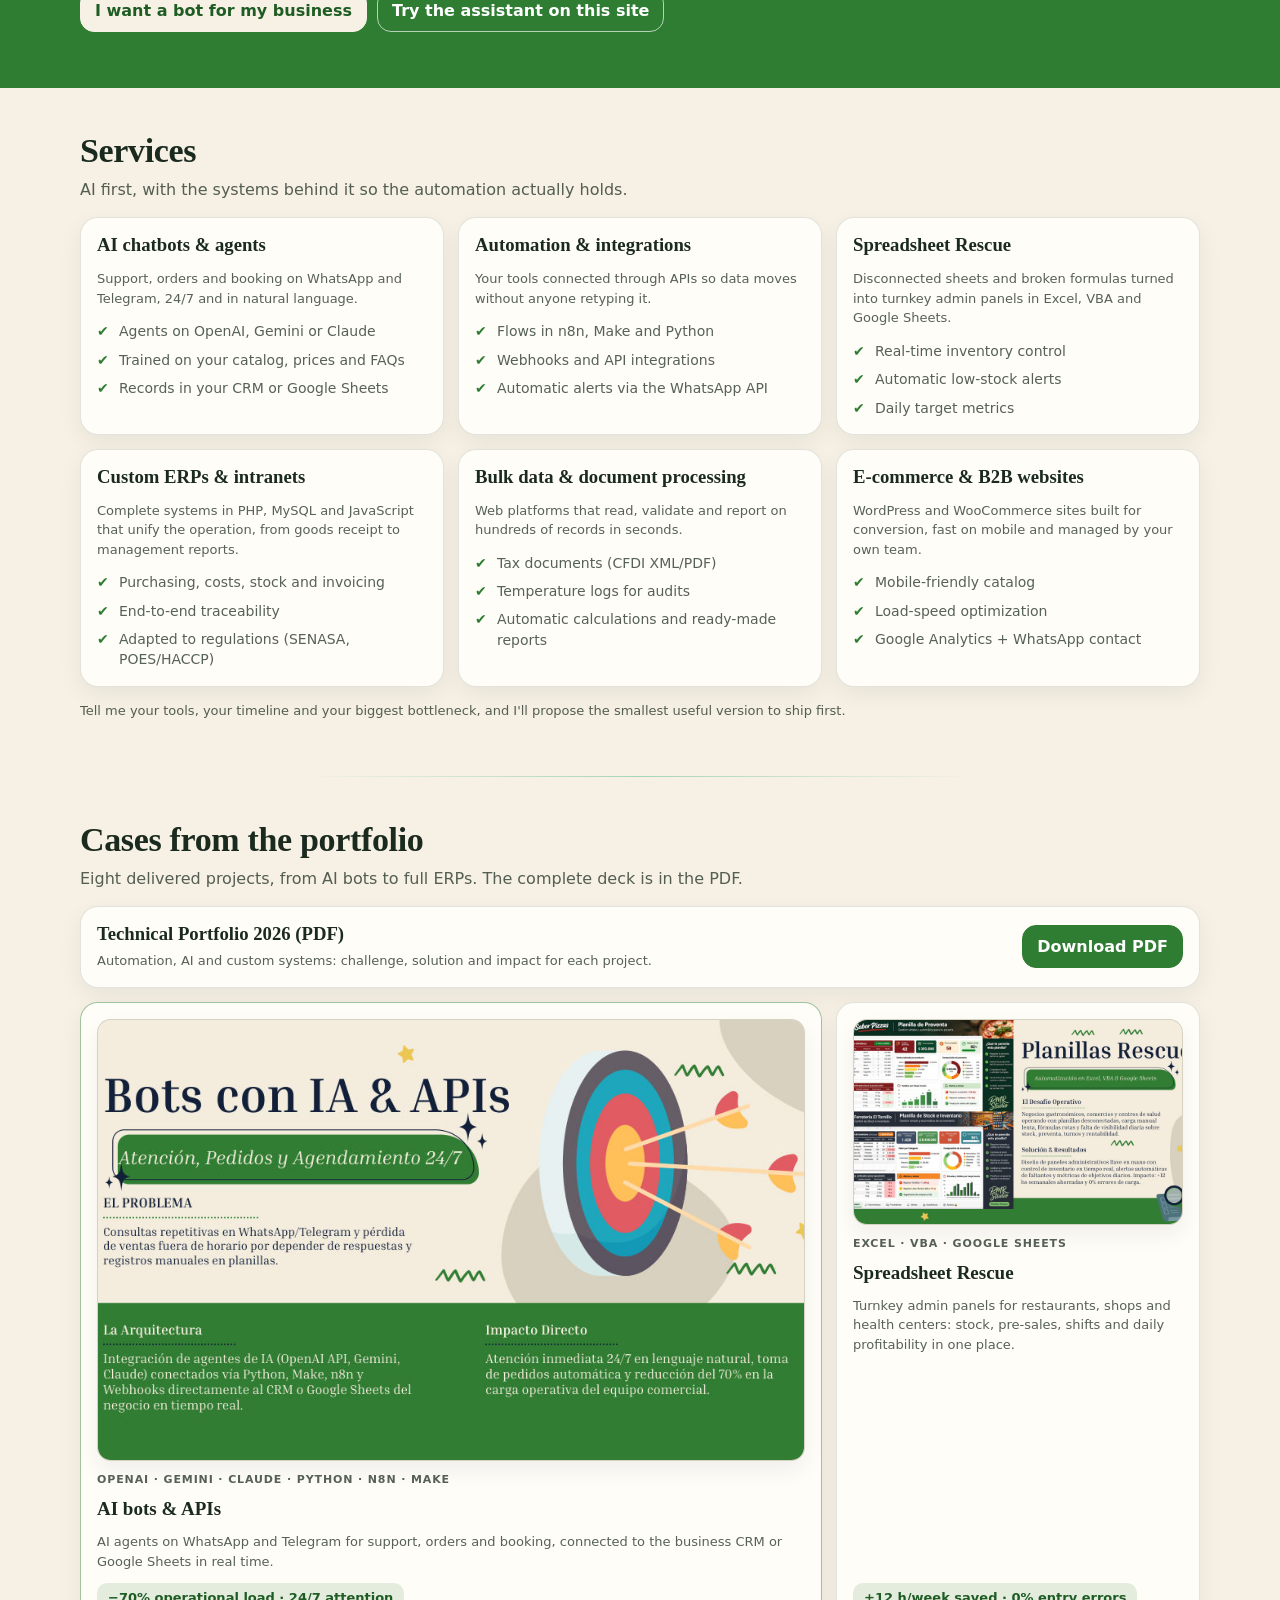
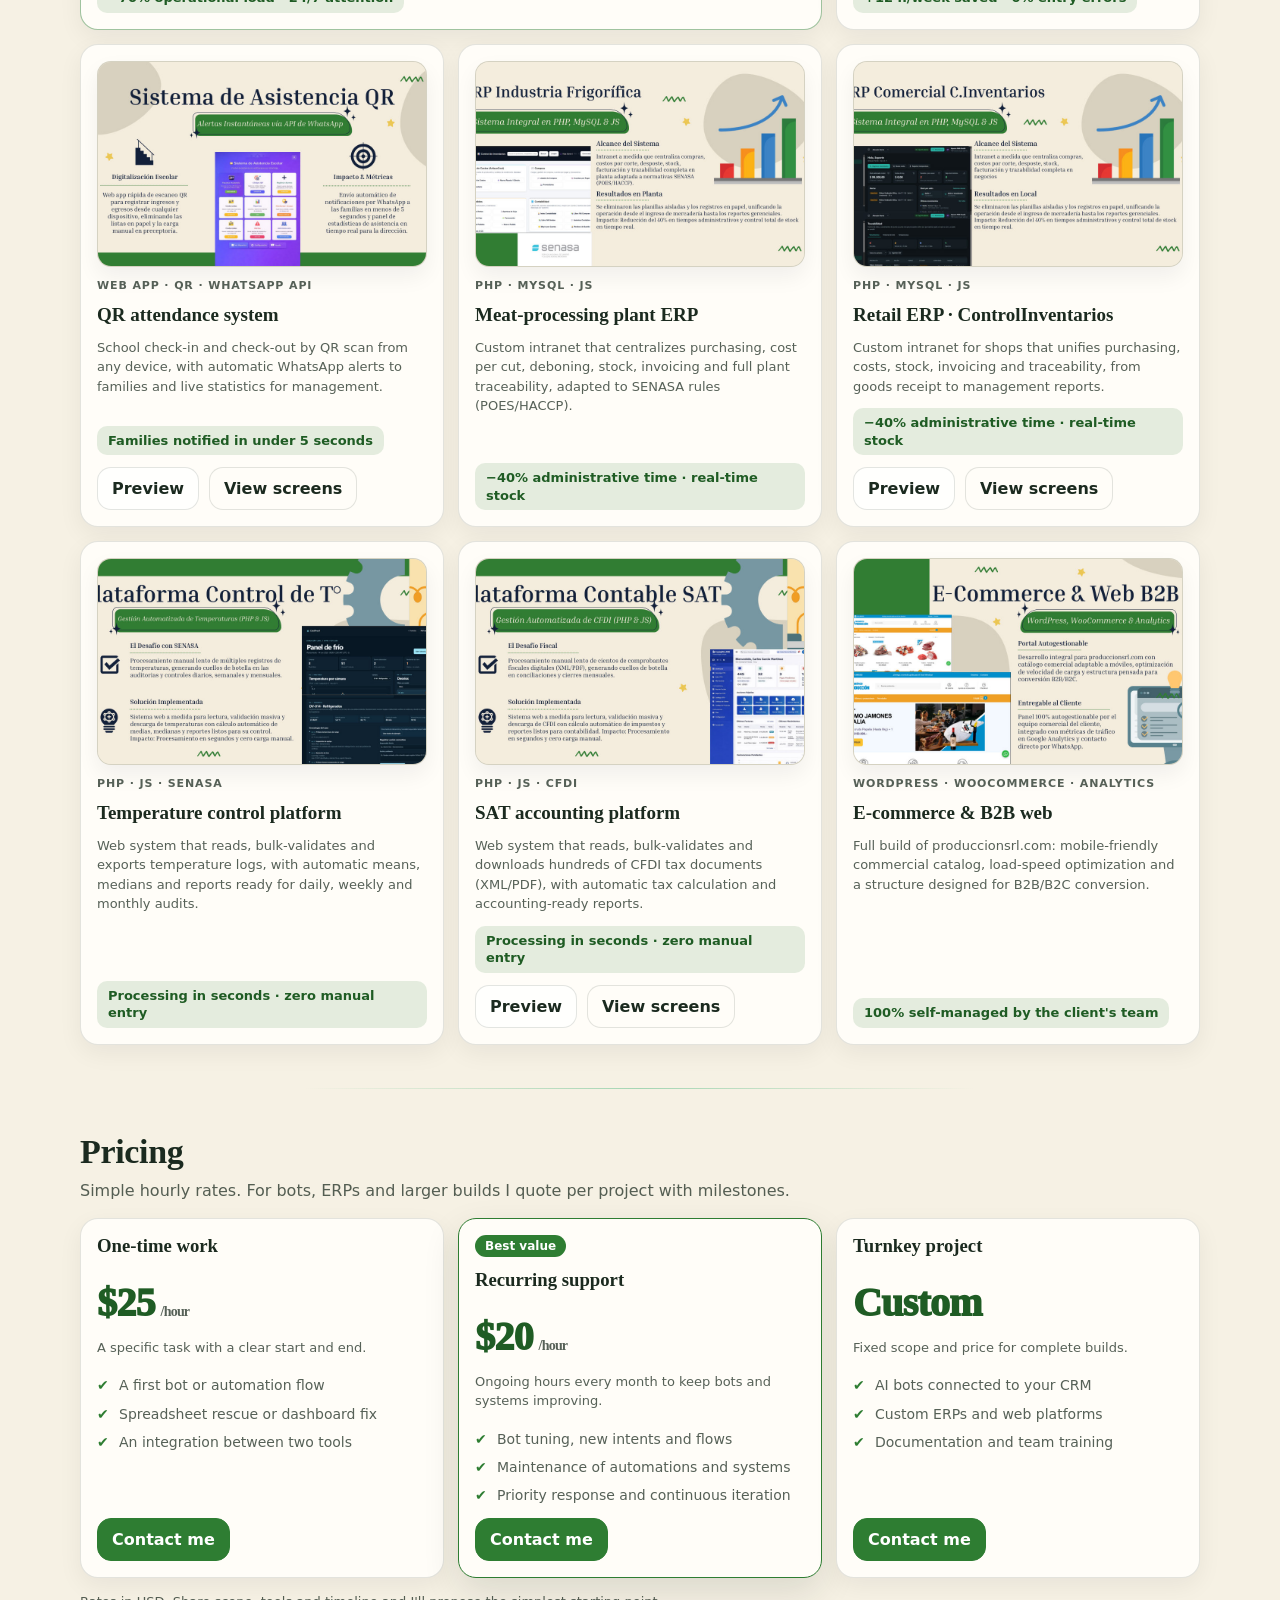
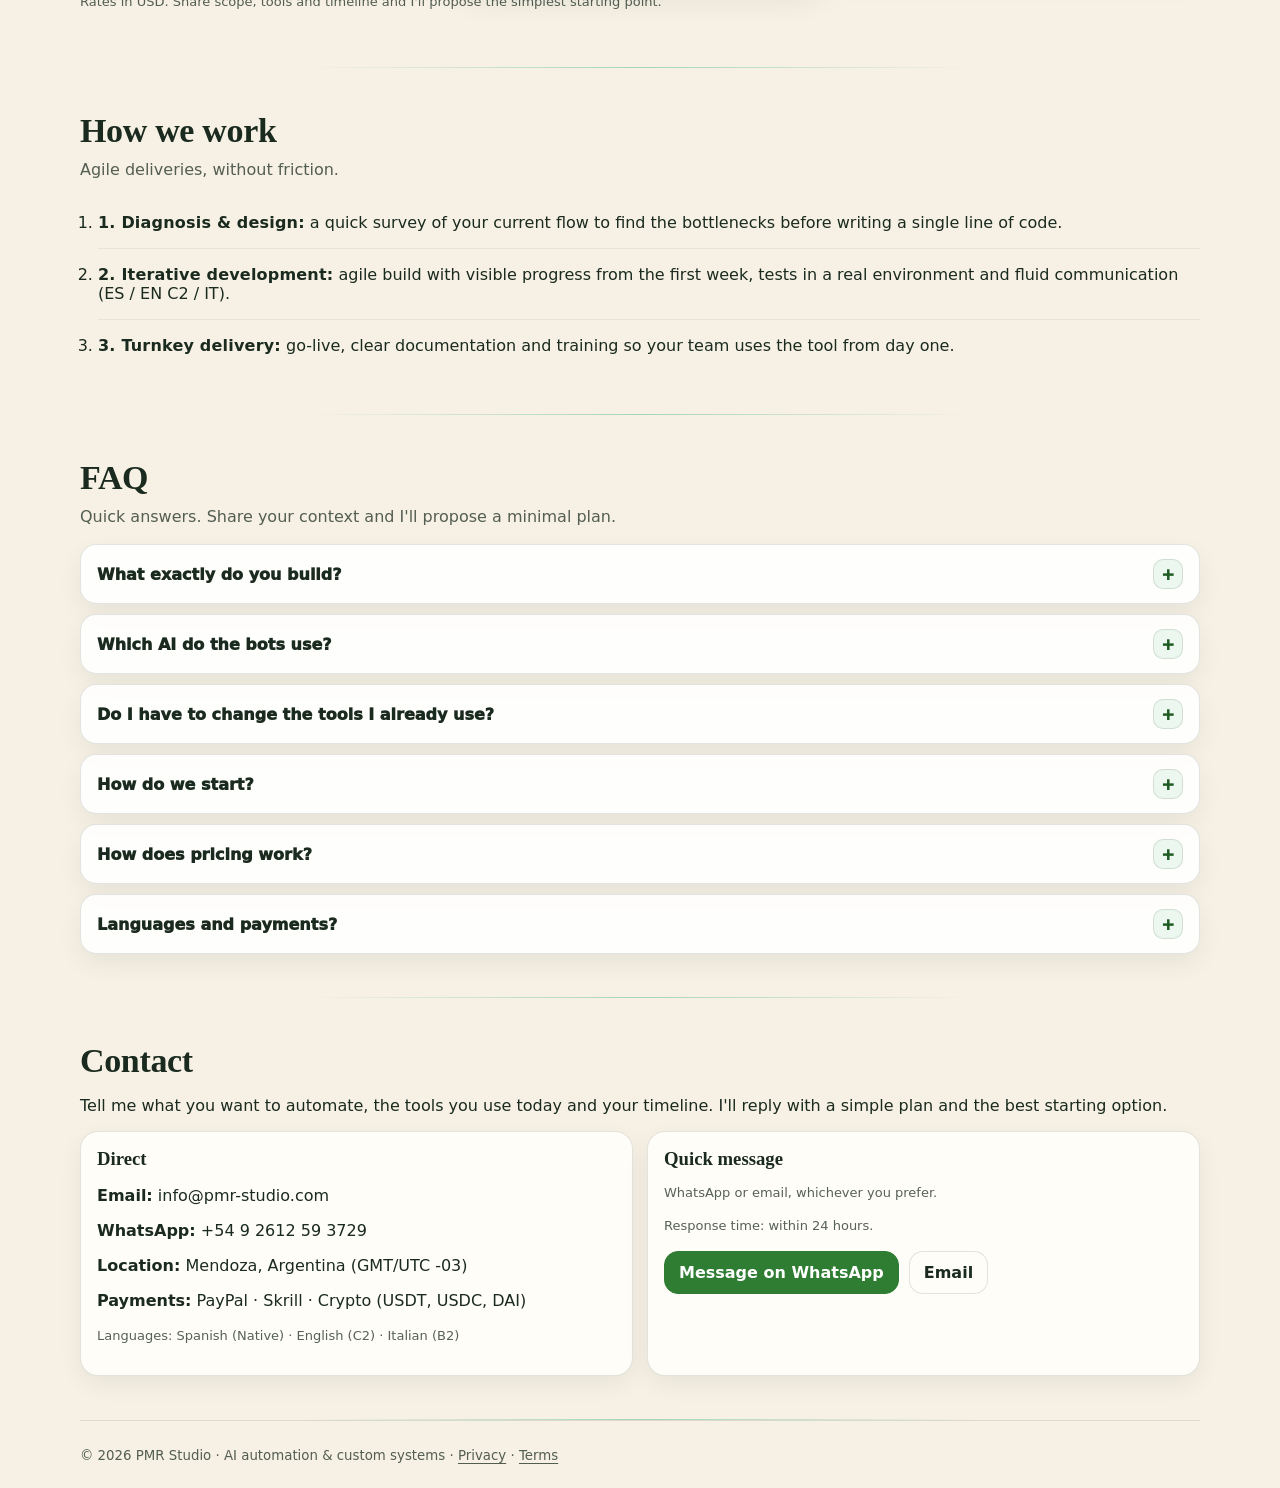
==== commit 54ad7845: "Rediseño: foco en bots e IA, casos del Portfolio 2026 y precios nuevos (25 puntual / 20 recurrente)" ====
--- a/index.html
+++ b/index.html
@@ -4,10 +4,10 @@
   <meta charset="utf-8" />
   <meta name="viewport" content="width=device-width,initial-scale=1" />
 
-  <title>PMR Studio | Business Systems & Digital Operations Specialist (ES/EN/IT)</title>
+  <title>PMR Studio | AI Bots, Automation & Custom Systems (ES/EN/IT)</title>
   <meta
     name="description"
-    content="Transforming manual chaos into scalable business systems. Internal tools, dashboards, automation, process digitization & trilingual localization (ES/EN/IT)."
+    content="AI bots for WhatsApp & Telegram, automation and custom systems that save your team hours of manual work. Full stack & AI automation in ES/EN/IT."
   />
   <meta name="robots" content="index, follow" />
   <link rel="canonical" href="https://pmrstudio.site/" />
@@ -18,8 +18,8 @@
   <link rel="apple-touch-icon" href="assets/img/brand/apple-touch-icon.png" />
 
   <!-- OpenGraph -->
-  <meta property="og:title" content="PMR Studio | Business Systems & Digital Operations (ES/EN/IT)" />
-  <meta property="og:description" content="Internal tools, dashboards, automation, digitization & trilingual localization—clean deliverables you can actually run." />
+  <meta property="og:title" content="PMR Studio | AI Bots, Automation & Custom Systems (ES/EN/IT)" />
+  <meta property="og:description" content="AI bots that answer, take orders and book 24/7, plus automation and custom systems connected to your CRM or Google Sheets." />
   <meta property="og:type" content="website" />
   <meta property="og:url" content="https://pmrstudio.site/" />
   <meta property="og:image" content="https://pmrstudio.site/assets/img/brand/og-cover.jpg" />
@@ -27,11 +27,11 @@
 
   <!-- Twitter -->
   <meta name="twitter:card" content="summary_large_image" />
-  <meta name="twitter:title" content="PMR Studio | Business Systems & Digital Operations (ES/EN/IT)" />
-  <meta name="twitter:description" content="Transforming manual chaos into scalable business systems. Tools, automation, digitization & localization." />
+  <meta name="twitter:title" content="PMR Studio | AI Bots, Automation & Custom Systems (ES/EN/IT)" />
+  <meta name="twitter:description" content="AI bots, automation and custom systems that save hours of manual work." />
   <meta name="twitter:image" content="https://pmrstudio.site/assets/img/brand/og-cover.jpg" />
 
-  <meta name="theme-color" content="#0ea35a" />
+  <meta name="theme-color" content="#2e7d32" />
 
   <!-- Structured data -->
   <script type="application/ld+json">
@@ -40,18 +40,18 @@
     "@type": "ProfessionalService",
     "name": "PMR Studio",
     "url": "https://pmrstudio.site/",
-    "description": "Business Systems & Digital Operations: internal tools, dashboards, automation, process digitization & trilingual localization (ES/EN/IT).",
+    "description": "Full Stack & AI Automation: AI bots for WhatsApp and Telegram, workflow automation, custom ERPs and internal systems (ES/EN/IT).",
     "areaServed": "Worldwide",
     "founder": { "@type": "Person", "name": "Pedro M. Ramón" },
-    "email": "info@pedromramon.com",
-    "telephone": "+54 9 2617 62 4783",
+    "email": "info@pmr-studio.com",
+    "telephone": "+54 9 2612 59 3729",
     "address": { "@type": "PostalAddress", "addressLocality": "Mendoza", "addressCountry": "AR" },
     "knowsLanguage": ["en","es","it"],
     "sameAs": ["https://www.workana.com/freelancer/1f096dfb4228fc9669b3d3e833f9e162"]
   }
   </script>
 
-  <link rel="stylesheet" href="assets/style.css?v=20260103" />
+  <link rel="stylesheet" href="assets/style.css?v=20261126" />
 </head>
 
 <body>
@@ -59,24 +59,22 @@
 
   <!-- HEADER -->
   <header class="container header" data-header>
-    <!-- BRAND LOGO -->
     <a href="#top" class="brand brand-logo" aria-label="Back to top">
       <img src="assets/img/brand/Logopmrstudio.png" alt="PMR Studio" />
     </a>
 
-    <!-- NAV -->
     <div class="nav-wrap" data-navwrap>
       <nav id="site-nav" class="nav" data-nav>
+        <a href="#ai" data-i18n="nav_ai">AI bots</a>
         <a href="#services" data-i18n="nav_services">Services</a>
+        <a href="#portfolio" data-i18n="nav_portfolio">Cases</a>
         <a href="#tiers" data-i18n="nav_tiers">Pricing</a>
-        <a href="#portfolio" data-i18n="nav_portfolio">Portfolio</a>
+        <a href="#process" data-i18n="nav_process">Process</a>
         <a href="#faq" data-i18n="nav_faq">FAQ</a>
-        <a href="#process" data-i18n="nav_process">Process</a>
         <a href="#contact" data-i18n="nav_contact">Contact</a>
       </nav>
     </div>
 
-    <!-- ACTIONS -->
     <div class="header-actions">
       <div class="lang" aria-label="Language switch">
         <button class="chip" data-lang="es" aria-pressed="false">ES</button>
@@ -84,14 +82,7 @@
         <button class="chip" data-lang="it" aria-pressed="false">IT</button>
       </div>
 
-      <button
-        class="burger"
-        type="button"
-        aria-label="Open menu"
-        aria-controls="site-nav"
-        aria-expanded="false"
-        data-burger
-      >
+      <button class="burger" type="button" aria-label="Open menu" aria-controls="site-nav" aria-expanded="false" data-burger>
         <span></span><span></span><span></span>
       </button>
     </div>
@@ -102,604 +93,402 @@
     <section class="hero">
       <div class="container hero-inner">
         <div class="hero-copy">
-          <span class="pill" data-i18n="hero_pill">
-            Business Systems & Digital Operations · Internal Tools · ES/EN/IT
-          </span>
-
-          <h1 data-i18n="hero_h1">
-            Transforming manual chaos into scalable business systems.
-          </h1>
+          <span class="pill" data-i18n="hero_pill">Full Stack & AI Automation · Bots · Custom Systems · ES/EN/IT</span>
+
+          <h1 data-i18n="hero_h1">AI bots and custom systems that save your team hours every week.</h1>
 
           <p class="lead" data-i18n="hero_lead">
-            I design internal tools, dashboards, and workflows so your operation runs on reliable data—without the spreadsheet/WhatsApp chaos.
+            I build AI agents for WhatsApp and Telegram that answer, take orders and book appointments 24/7, and the automation and systems behind them, connected to your CRM or Google Sheets.
           </p>
 
           <p class="hero-micro" data-i18n="hero_micro">
-            Web development (PHP/JS/MySQL) + real operations & quality control experience. Clean deliverables, minimal friction, measurable clarity.
-          </p>
-
-          <p class="small" style="margin-top:10px;" data-i18n="hero_stack">
-            Stack: PHP · MySQL · JavaScript · Google Workspace · APIs · n8n/Zapier · Automation
+            Scalable solutions that cut operational hours: from a rescued spreadsheet to a full ERP, delivered turnkey.
+          </p>
+
+          <p class="small hero-stack" data-i18n="hero_stack">
+            Stack: OpenAI API · Gemini · Claude · Python · n8n · Make · Webhooks · PHP · MySQL · JavaScript
           </p>
 
           <div class="cta">
-            <a class="btn primary" href="https://wa.me/5492617624783" target="_blank" rel="noopener" data-i18n="cta_whatsapp">
-              Message on WhatsApp
-            </a>
-            <a class="btn ghost" href="mailto:info@pedromramon.com" data-i18n="cta_email">
-              Email
-            </a>
-            <a class="btn" href="#services" data-i18n="cta_services">
-              View services
-            </a>
+            <a class="btn primary" href="https://wa.me/5492612593729" target="_blank" rel="noopener" data-i18n="cta_whatsapp">Message on WhatsApp</a>
+            <a class="btn ghost" href="mailto:info@pmr-studio.com" data-i18n="cta_email">Email</a>
+            <a class="btn" href="#portfolio" data-i18n="cta_cases">See real cases</a>
           </div>
         </div>
 
         <aside class="hero-card card lift">
-          <h3 data-i18n="hero_card_title2">What you get</h3>
-
-          <ul class="checklist">
-            <li data-i18n="hero_card_b1">A single source of truth: structured data you can trust.</li>
-            <li data-i18n="hero_card_b2">Dashboards & trackers that reflect real operations (not guesswork).</li>
-            <li data-i18n="hero_card_b3">Digitized logs & traceability-ready records for fast reporting.</li>
-            <li data-i18n="hero_card_b4">Trilingual writing & localization (ES/EN/IT) with business tone.</li>
+          <h3 data-i18n="hero_card_title">What a bot does for your business</h3>
+
+          <ul class="checklist">
+            <li data-i18n="hero_card_b1">Answers customers instantly, 24/7, in natural language.</li>
+            <li data-i18n="hero_card_b2">Takes orders and books appointments without a human in the loop.</li>
+            <li data-i18n="hero_card_b3">Writes every conversation to your CRM or Google Sheets in real time.</li>
+            <li data-i18n="hero_card_b4">Hands over to your team when a person is really needed.</li>
           </ul>
 
           <div class="hero-kpis">
             <div class="hero-kpi">
-              <strong data-i18n="hero_kpi1_v">Operations + Systems</strong>
-              <span data-i18n="hero_kpi1_l">Process clarity, less friction, better control</span>
+              <strong>24/7</strong>
+              <span data-i18n="hero_kpi1_l">Immediate answers, also outside business hours</span>
             </div>
             <div class="hero-kpi">
-              <strong data-i18n="hero_kpi2_v">Internal Tools</strong>
-              <span data-i18n="hero_kpi2_l">Dashboards, databases, lightweight automation</span>
+              <strong>−70%</strong>
+              <span data-i18n="hero_kpi2_l">Operational load on the sales team</span>
             </div>
             <div class="hero-kpi">
-              <strong data-i18n="hero_kpi3_v">ES / EN / IT</strong>
-              <span data-i18n="hero_kpi3_l">Trilingual communication for global teams</span>
+              <strong>ES / EN / IT</strong>
+              <span data-i18n="hero_kpi3_l">Bots and delivery in three languages</span>
             </div>
           </div>
-
-          <p class="small" data-i18n="hero_small2">
-            Practical approach: minimal system first, then iterate. No overengineering.
-          </p>
         </aside>
       </div>
     </section>
 
-    <!-- OUTCOMES -->
+    <!-- RESULTS -->
     <section id="proof" class="container section">
-      <h2 data-i18n="proof_title">Outcomes you can expect</h2>
-      <p class="sub" data-i18n="proof_sub">
-        Systems that reduce manual work, improve control, and make reporting faster.
-      </p>
+      <h2 data-i18n="proof_title">Results from real projects</h2>
+      <p class="sub" data-i18n="proof_sub">Numbers measured on delivered work, not promises.</p>
+
+      <div class="grid">
+        <article class="card lift reveal stat">
+          <div class="stat-num">−70%</div>
+          <h3 data-i18n="proof1_t">Less load on the sales team</h3>
+          <p data-i18n="proof1_d">AI bots that answer in natural language and take orders automatically, around the clock.</p>
+        </article>
+
+        <article class="card lift reveal stat">
+          <div class="stat-num" data-i18n="proof2_n">+12 h/week</div>
+          <h3 data-i18n="proof2_t">Saved with rescued spreadsheets</h3>
+          <p data-i18n="proof2_d">Turnkey admin panels in Excel and Google Sheets with real-time stock, automatic alerts and 0% entry errors.</p>
+        </article>
+
+        <article class="card lift reveal stat">
+          <div class="stat-num">−40%</div>
+          <h3 data-i18n="proof3_t">Administrative time with a custom ERP</h3>
+          <p data-i18n="proof3_d">Isolated sheets and paper records replaced by one system, with full stock control in real time.</p>
+        </article>
+      </div>
+    </section>
+
+    <!-- AI BOTS (featured) -->
+    <section id="ai" class="band">
+      <div class="container">
+        <span class="band-tag" data-i18n="ai_tag">Support, orders & booking 24/7</span>
+        <h2 data-i18n="ai_title">AI bots & APIs</h2>
+        <p class="sub" data-i18n="ai_sub">
+          Your customers write on WhatsApp or Telegram. An AI agent answers, sells and books, and everything lands in your systems.
+        </p>
+
+        <div class="grid">
+          <div class="card reveal">
+            <strong class="eyebrow" data-i18n="ai_p_t">The problem</strong>
+            <p data-i18n="ai_p_d">Repetitive questions on WhatsApp/Telegram and sales lost outside business hours, because answers and records depend on manual work in spreadsheets.</p>
+          </div>
+          <div class="card reveal">
+            <strong class="eyebrow" data-i18n="ai_a_t">The architecture</strong>
+            <p data-i18n="ai_a_d">AI agents (OpenAI API, Gemini, Claude) connected through Python, Make, n8n and webhooks directly to your CRM or Google Sheets, in real time.</p>
+          </div>
+          <div class="card reveal">
+            <strong class="eyebrow" data-i18n="ai_i_t">Direct impact</strong>
+            <p data-i18n="ai_i_d">Immediate 24/7 attention in natural language, automatic order taking and a 70% reduction in the sales team's operational load.</p>
+          </div>
+        </div>
+
+        <div class="badges" aria-hidden="true">
+          <span class="badge">WhatsApp</span>
+          <span class="badge">Telegram</span>
+          <span class="badge">OpenAI API</span>
+          <span class="badge">Gemini</span>
+          <span class="badge">Claude</span>
+          <span class="badge">Python</span>
+          <span class="badge">n8n</span>
+          <span class="badge">Make</span>
+          <span class="badge">Webhooks</span>
+          <span class="badge">CRM</span>
+          <span class="badge">Google Sheets</span>
+        </div>
+
+        <div class="cta">
+          <a class="btn primary" href="https://wa.me/5492612593729" target="_blank" rel="noopener" data-i18n="ai_cta">I want a bot for my business</a>
+          <button class="btn" type="button" data-chat-open data-i18n="ai_try">Try the assistant on this site</button>
+        </div>
+      </div>
+    </section>
+
+    <!-- SERVICES -->
+    <section id="services" class="container section">
+      <h2 data-i18n="services_title">Services</h2>
+      <p class="sub" data-i18n="services_sub">AI first, with the systems behind it so the automation actually holds.</p>
 
       <div class="grid">
         <article class="card lift reveal">
-          <h3 data-i18n="proof1_t">Single source of truth (internal control)</h3>
-          <p data-i18n="proof1_d">
-            One place to see what’s happening: structured data, clear ownership, and less “Where’s the latest version?” noise.
-          </p>
+          <h3 data-i18n="svc1_t">AI chatbots & agents</h3>
+          <p class="small" data-i18n="svc1_d">Support, orders and booking on WhatsApp and Telegram, 24/7 and in natural language.</p>
+          <ul class="checklist">
+            <li data-i18n="svc1_b1">Agents on OpenAI, Gemini or Claude</li>
+            <li data-i18n="svc1_b2">Trained on your catalog, prices and FAQs</li>
+            <li data-i18n="svc1_b3">Records in your CRM or Google Sheets</li>
+          </ul>
         </article>
 
         <article class="card lift reveal">
-          <h3 data-i18n="proof2_t">Digitized logs & audit-ready exports</h3>
-          <p data-i18n="proof2_d">
-            Replace manual logs with simple digital records (forms/tables) and exports that support traceability and operational reporting.
-          </p>
+          <h3 data-i18n="svc2_t">Automation & integrations</h3>
+          <p class="small" data-i18n="svc2_d">Your tools connected through APIs so data moves without anyone retyping it.</p>
+          <ul class="checklist">
+            <li data-i18n="svc2_b1">Flows in n8n, Make and Python</li>
+            <li data-i18n="svc2_b2">Webhooks and API integrations</li>
+            <li data-i18n="svc2_b3">Automatic alerts via the WhatsApp API</li>
+          </ul>
         </article>
 
         <article class="card lift reveal">
-          <h3 data-i18n="proof3_t">Dashboards + operating rhythm</h3>
-          <p data-i18n="proof3_d">
-            Trackers and dashboards aligned to real work: KPIs, status, due dates, follow-ups, and weekly cadence so things don’t drift.
-          </p>
-        </article>
-      </div>
-    </section>
-
-    <!-- SERVICES -->
-    <section id="services" class="container section">
-      <h2 data-i18n="services_title2">Services & deliverables</h2>
-      <p class="sub" data-i18n="services_sub2">
-        Structure-first work. We define the data, the workflow, and the smallest useful version—then iterate.
+          <h3 data-i18n="svc3_t">Spreadsheet Rescue</h3>
+          <p class="small" data-i18n="svc3_d">Disconnected sheets and broken formulas turned into turnkey admin panels in Excel, VBA and Google Sheets.</p>
+          <ul class="checklist">
+            <li data-i18n="svc3_b1">Real-time inventory control</li>
+            <li data-i18n="svc3_b2">Automatic low-stock alerts</li>
+            <li data-i18n="svc3_b3">Daily target metrics</li>
+          </ul>
+        </article>
+
+        <article class="card lift reveal">
+          <h3 data-i18n="svc4_t">Custom ERPs & intranets</h3>
+          <p class="small" data-i18n="svc4_d">Complete systems in PHP, MySQL and JavaScript that unify the operation, from goods receipt to management reports.</p>
+          <ul class="checklist">
+            <li data-i18n="svc4_b1">Purchasing, costs, stock and invoicing</li>
+            <li data-i18n="svc4_b2">End-to-end traceability</li>
+            <li data-i18n="svc4_b3">Adapted to regulations (SENASA, POES/HACCP)</li>
+          </ul>
+        </article>
+
+        <article class="card lift reveal">
+          <h3 data-i18n="svc5_t">Bulk data & document processing</h3>
+          <p class="small" data-i18n="svc5_d">Web platforms that read, validate and report on hundreds of records in seconds.</p>
+          <ul class="checklist">
+            <li data-i18n="svc5_b1">Tax documents (CFDI XML/PDF)</li>
+            <li data-i18n="svc5_b2">Temperature logs for audits</li>
+            <li data-i18n="svc5_b3">Automatic calculations and ready-made reports</li>
+          </ul>
+        </article>
+
+        <article class="card lift reveal">
+          <h3 data-i18n="svc6_t">E-commerce & B2B websites</h3>
+          <p class="small" data-i18n="svc6_d">WordPress and WooCommerce sites built for conversion, fast on mobile and managed by your own team.</p>
+          <ul class="checklist">
+            <li data-i18n="svc6_b1">Mobile-friendly catalog</li>
+            <li data-i18n="svc6_b2">Load-speed optimization</li>
+            <li data-i18n="svc6_b3">Google Analytics + WhatsApp contact</li>
+          </ul>
+        </article>
+      </div>
+
+      <p class="small note" data-i18n="services_note">
+        Tell me your tools, your timeline and your biggest bottleneck, and I'll propose the smallest useful version to ship first.
       </p>
-
-      <article class="card lift reveal" style="margin-top:12px;">
-        <div style="display:flex;align-items:flex-start;justify-content:space-between;gap:14px;flex-wrap:wrap;">
-          <div style="min-width:240px;max-width:760px;">
-            <h3 data-i18n="svc0_t">System audit → blueprint → build</h3>
-            <p class="small" data-i18n="svc0_d">
-              If your operation runs on scattered sheets, chats, and memory, we start by mapping reality and turning it into a simple system people can actually use.
-            </p>
-          </div>
-
-          <div class="badges" aria-hidden="true" style="margin-top:2px;">
-            <span class="badge">Data model</span>
-            <span class="badge">Workflows</span>
-            <span class="badge">Dashboards</span>
-            <span class="badge">SOPs</span>
-            <span class="badge">Automation</span>
-          </div>
-        </div>
-
-        <div class="grid" style="margin-top:12px;">
-          <div class="card" style="padding:14px;">
-            <strong data-i18n="svc0_a_t">Phase 1: Audit</strong>
-            <p class="small" data-i18n="svc0_a_d" style="margin:8px 0 0;">
-              Current tools, bottlenecks, data sources, ownership, and reporting needs.
-            </p>
-          </div>
-          <div class="card" style="padding:14px;">
-            <strong data-i18n="svc0_b_t">Phase 2: Blueprint</strong>
-            <p class="small" data-i18n="svc0_b_d" style="margin:8px 0 0;">
-              Data structure + workflows + “definition of done” + minimal documentation.
-            </p>
-          </div>
-          <div class="card" style="padding:14px;">
-            <strong data-i18n="svc0_c_t">Phase 3: Build</strong>
-            <p class="small" data-i18n="svc0_c_d" style="margin:8px 0 0;">
-              MVP system shipped fast, then improvements based on usage and feedback.
-            </p>
-          </div>
-        </div>
-      </article>
-
-      <div class="grid" style="margin-top:14px;">
-        <article class="card lift reveal">
-          <h3 data-i18n="svc1_t">Internal tools & dashboards</h3>
-          <p class="small" data-i18n="svc1_d">
-            Databases + control panels to centralize information, reduce mistakes, and make KPIs visible.
-          </p>
-          <div style="margin-top:10px;">
-            <strong class="small" style="display:block;margin-bottom:6px;" data-i18n="svc_inc">Typical deliverables</strong>
-            <ul class="checklist">
-              <li data-i18n="svc1_b1">Structured tables (clean data model)</li>
-              <li data-i18n="svc1_b2">Dashboard views (filters, status, KPIs)</li>
-              <li data-i18n="svc1_b3">Export-ready reports (weekly/monthly)</li>
-            </ul>
-          </div>
-        </article>
-
-        <article class="card lift reveal">
-          <h3 data-i18n="svc2_t">Process digitization & traceability</h3>
-          <p class="small" data-i18n="svc2_d">
-            Convert paper/manual logs into reliable digital records for operations and quality control reporting.
-          </p>
-          <div style="margin-top:10px;">
-            <strong class="small" style="display:block;margin-bottom:6px;" data-i18n="svc_inc">Typical deliverables</strong>
-            <ul class="checklist">
-              <li data-i18n="svc2_b1">Digital forms / capture flows</li>
-              <li data-i18n="svc2_b2">Standardized records + naming rules</li>
-              <li data-i18n="svc2_b3">Audit-ready exports & summaries</li>
-            </ul>
-          </div>
-        </article>
-
-        <article class="card lift reveal">
-          <h3 data-i18n="svc3_t">Automation & integrations</h3>
-          <p class="small" data-i18n="svc3_d">
-            Reduce manual entry by connecting tools (email, Drive, forms, databases) via APIs and automation.
-          </p>
-          <div style="margin-top:10px;">
-            <strong class="small" style="display:block;margin-bottom:6px;" data-i18n="svc_inc">Typical deliverables</strong>
-            <ul class="checklist">
-              <li data-i18n="svc3_b1">Automated reminders & follow-ups</li>
-              <li data-i18n="svc3_b2">Data sync between sources</li>
-              <li data-i18n="svc3_b3">Error-proofing (validation, logs)</li>
-            </ul>
-          </div>
-        </article>
-
-        <article class="card lift reveal">
-          <h3 data-i18n="svc4_t">Ops documentation & operating rhythm</h3>
-          <p class="small" data-i18n="svc4_d">
-            SOPs, checklists, roles, and cadence so the system stays alive after delivery.
-          </p>
-          <div style="margin-top:10px;">
-            <strong class="small" style="display:block;margin-bottom:6px;" data-i18n="svc_inc">Typical deliverables</strong>
-            <ul class="checklist">
-              <li data-i18n="svc4_b1">SOPs + checklists (1-page style)</li>
-              <li data-i18n="svc4_b2">Definition of done + ownership</li>
-              <li data-i18n="svc4_b3">Weekly review routine + backlog</li>
-            </ul>
-          </div>
-        </article>
-
-        <article class="card lift reveal">
-          <h3 data-i18n="svc5_t">Trilingual writing & localization (ES–EN–IT)</h3>
-          <p class="small" data-i18n="svc5_d">
-            Natural business tone for landing pages, sales messaging, and documentation—consistent across markets.
-          </p>
-          <div style="margin-top:10px;">
-            <strong class="small" style="display:block;margin-bottom:6px;" data-i18n="svc_inc">Typical deliverables</strong>
-            <ul class="checklist">
-              <li data-i18n="svc5_b1">ES/EN/IT versions + tone alignment</li>
-              <li data-i18n="svc5_b2">Mini glossary for key terms</li>
-              <li data-i18n="svc5_b3">Reusable templates (emails/docs)</li>
-            </ul>
-          </div>
-        </article>
-
-        <article class="card lift reveal">
-          <h3 data-i18n="svc6_t">Canva Pro business visuals</h3>
-          <p class="small" data-i18n="svc6_d">
-            Clean one-pagers, decks, and templates to communicate systems, results, and processes.
-          </p>
-          <div style="margin-top:10px;">
-            <strong class="small" style="display:block;margin-bottom:6px;" data-i18n="svc_inc">Typical deliverables</strong>
-            <ul class="checklist">
-              <li data-i18n="svc6_b1">Reusable templates (brand-consistent)</li>
-              <li data-i18n="svc6_b2">Process visuals / quick guides</li>
-              <li data-i18n="svc6_b3">Simple asset packs for teams</li>
-            </ul>
-          </div>
-        </article>
-      </div>
-
-      <p class="small" style="margin-top:14px;" data-i18n="services_note2">
-        If you tell me your tools + timeline + biggest bottleneck, I’ll propose the smallest useful version to ship first.
-      </p>
-
-      <div class="cta" style="margin-top:10px;">
-        <a class="btn primary" href="https://wa.me/5492617624783" target="_blank" rel="noopener" data-i18n="cta_whatsapp">
-          Message on WhatsApp
-        </a>
-        <a class="btn" href="mailto:info@pedromramon.com" data-i18n="cta_email">Email</a>
+    </section>
+
+    <!-- PORTFOLIO -->
+    <section id="portfolio" class="container section">
+      <h2 data-i18n="portfolio_title">Cases from the portfolio</h2>
+      <p class="sub" data-i18n="portfolio_sub">Eight delivered projects, from AI bots to full ERPs. The complete deck is in the PDF.</p>
+
+      <div class="card lift reveal portfolio-main">
+        <div>
+          <h3 data-i18n="portfolio_deck_title">Technical Portfolio 2026 (PDF)</h3>
+          <p class="small" data-i18n="portfolio_deck_desc">Automation, AI and custom systems: challenge, solution and impact for each project.</p>
+        </div>
+        <a class="btn primary" href="docs/portfolio/pmrstudio_portfolio_2026.pdf" target="_blank" rel="noopener" data-i18n="portfolio_btn">Download PDF</a>
+      </div>
+
+      <div class="thumbs">
+        <article class="card lift reveal thumb case-featured">
+          <img class="case-img" src="assets/img/cases/bots-ia.jpg" alt="AI bots & APIs" loading="lazy" width="960" height="540" />
+          <span class="case-tech">OpenAI · Gemini · Claude · Python · n8n · Make</span>
+          <h4 data-i18n="c1_t">AI bots & APIs</h4>
+          <p class="small" data-i18n="c1_d">AI agents on WhatsApp and Telegram for support, orders and booking, connected to the business CRM or Google Sheets in real time.</p>
+          <span class="impact" data-i18n="c1_i">−70% operational load · 24/7 attention</span>
+        </article>
+
+        <article class="card lift reveal thumb">
+          <img class="case-img" src="assets/img/cases/planillas.jpg" alt="Spreadsheet Rescue" loading="lazy" width="960" height="540" />
+          <span class="case-tech">Excel · VBA · Google Sheets</span>
+          <h4 data-i18n="c2_t">Spreadsheet Rescue</h4>
+          <p class="small" data-i18n="c2_d">Turnkey admin panels for restaurants, shops and health centers: stock, pre-sales, shifts and daily profitability in one place.</p>
+          <span class="impact" data-i18n="c2_i">+12 h/week saved · 0% entry errors</span>
+        </article>
+
+        <article class="card lift reveal thumb">
+          <img class="case-img" src="assets/img/cases/asistencia-qr.jpg" alt="QR attendance system" loading="lazy" width="960" height="540" />
+          <span class="case-tech">Web app · QR · WhatsApp API</span>
+          <h4 data-i18n="c3_t">QR attendance system</h4>
+          <p class="small" data-i18n="c3_d">School check-in and check-out by QR scan from any device, with automatic WhatsApp alerts to families and live statistics for management.</p>
+          <span class="impact" data-i18n="c3_i">Families notified in under 5 seconds</span>
+          <div class="case-actions">
+            <button type="button" class="btn ghost" data-pdf-preview data-pdf="/docs/portfolio/Sistema_de_alumnos.pdf" data-i18n="pf_preview">Preview</button>
+            <a class="btn" href="docs/portfolio/Sistema_de_alumnos.pdf" target="_blank" rel="noopener" data-i18n="pf_view_pdf">View screens</a>
+          </div>
+        </article>
+
+        <article class="card lift reveal thumb">
+          <img class="case-img" src="assets/img/cases/erp-frigorifico.jpg" alt="Meat-processing plant ERP" loading="lazy" width="960" height="540" />
+          <span class="case-tech">PHP · MySQL · JS</span>
+          <h4 data-i18n="c4_t">Meat-processing plant ERP</h4>
+          <p class="small" data-i18n="c4_d">Custom intranet that centralizes purchasing, cost per cut, deboning, stock, invoicing and full plant traceability, adapted to SENASA rules (POES/HACCP).</p>
+          <span class="impact" data-i18n="c4_i">−40% administrative time · real-time stock</span>
+        </article>
+
+        <article class="card lift reveal thumb">
+          <img class="case-img" src="assets/img/cases/erp-comercial.jpg" alt="Retail ERP ControlInventarios" loading="lazy" width="960" height="540" />
+          <span class="case-tech">PHP · MySQL · JS</span>
+          <h4 data-i18n="c5_t">Retail ERP · ControlInventarios</h4>
+          <p class="small" data-i18n="c5_d">Custom intranet for shops that unifies purchasing, costs, stock, invoicing and traceability, from goods receipt to management reports.</p>
+          <span class="impact" data-i18n="c5_i">−40% administrative time · real-time stock</span>
+          <div class="case-actions">
+            <button type="button" class="btn ghost" data-pdf-preview data-pdf="/docs/portfolio/erp_ControlInventarios.pdf" data-i18n="pf_preview">Preview</button>
+            <a class="btn" href="docs/portfolio/erp_ControlInventarios.pdf" target="_blank" rel="noopener" data-i18n="pf_view_pdf">View screens</a>
+          </div>
+        </article>
+
+        <article class="card lift reveal thumb">
+          <img class="case-img" src="assets/img/cases/control-temperatura.jpg" alt="Temperature control platform" loading="lazy" width="960" height="540" />
+          <span class="case-tech">PHP · JS · SENASA</span>
+          <h4 data-i18n="c6_t">Temperature control platform</h4>
+          <p class="small" data-i18n="c6_d">Web system that reads, bulk-validates and exports temperature logs, with automatic means, medians and reports ready for daily, weekly and monthly audits.</p>
+          <span class="impact" data-i18n="c6_i">Processing in seconds · zero manual entry</span>
+        </article>
+
+        <article class="card lift reveal thumb">
+          <img class="case-img" src="assets/img/cases/contable-sat.jpg" alt="SAT accounting platform" loading="lazy" width="960" height="540" />
+          <span class="case-tech">PHP · JS · CFDI</span>
+          <h4 data-i18n="c7_t">SAT accounting platform</h4>
+          <p class="small" data-i18n="c7_d">Web system that reads, bulk-validates and downloads hundreds of CFDI tax documents (XML/PDF), with automatic tax calculation and accounting-ready reports.</p>
+          <span class="impact" data-i18n="c7_i">Processing in seconds · zero manual entry</span>
+          <div class="case-actions">
+            <button type="button" class="btn ghost" data-pdf-preview data-pdf="/docs/portfolio/erp_contable.pdf" data-i18n="pf_preview">Preview</button>
+            <a class="btn" href="docs/portfolio/erp_contable.pdf" target="_blank" rel="noopener" data-i18n="pf_view_pdf">View screens</a>
+          </div>
+        </article>
+
+        <article class="card lift reveal thumb">
+          <img class="case-img" src="assets/img/cases/ecommerce-b2b.jpg" alt="E-commerce & B2B web" loading="lazy" width="960" height="540" />
+          <span class="case-tech">WordPress · WooCommerce · Analytics</span>
+          <h4 data-i18n="c8_t">E-commerce & B2B web</h4>
+          <p class="small" data-i18n="c8_d">Full build of produccionsrl.com: mobile-friendly commercial catalog, load-speed optimization and a structure designed for B2B/B2C conversion.</p>
+          <span class="impact" data-i18n="c8_i">100% self-managed by the client's team</span>
+        </article>
       </div>
     </section>
 
     <!-- PRICING -->
     <section id="tiers" class="container section">
-      <h2 data-i18n="tiers_title2">Engagement & pricing</h2>
-      <p class="sub" data-i18n="tiers_sub2">
-        Simple hourly rates for execution. For larger builds/migrations, I can quote project-based.
-      </p>
+      <h2 data-i18n="tiers_title">Pricing</h2>
+      <p class="sub" data-i18n="tiers_sub">Simple hourly rates. For bots, ERPs and larger builds I quote per project with milestones.</p>
 
       <div class="tiers-grid">
         <article class="card lift reveal tier">
-          <h3 data-i18n="tier1_title2">One-off / Quick tasks</h3>
+          <h3 data-i18n="tier1_title">One-time work</h3>
+          <div class="price">$25<span data-i18n="per_hour">/hour</span></div>
+          <p class="small" data-i18n="tier1_desc">A specific task with a clear start and end.</p>
+          <ul class="checklist">
+            <li data-i18n="tier1_b1">A first bot or automation flow</li>
+            <li data-i18n="tier1_b2">Spreadsheet rescue or dashboard fix</li>
+            <li data-i18n="tier1_b3">An integration between two tools</li>
+          </ul>
+          <a class="btn primary" href="#contact" data-i18n="tier_cta">Contact me</a>
+        </article>
+
+        <article class="card lift reveal tier tier-highlight">
+          <span class="tier-flag" data-i18n="tier2_flag">Best value</span>
+          <h3 data-i18n="tier2_title">Recurring support</h3>
           <div class="price">$20<span data-i18n="per_hour">/hour</span></div>
-          <p class="small" data-i18n="tier1_desc2">Targeted help to unblock something quickly (cleanup, fixes, short builds).</p>
-          <ul class="checklist">
-            <li data-i18n="tier1_b1_2">Inbox/Drive cleanup + standards</li>
-            <li data-i18n="tier1_b2_2">Tracker/dashboard fixes</li>
-            <li data-i18n="tier1_b3_2">Short documentation or translations</li>
+          <p class="small" data-i18n="tier2_desc">Ongoing hours every month to keep bots and systems improving.</p>
+          <ul class="checklist">
+            <li data-i18n="tier2_b1">Bot tuning, new intents and flows</li>
+            <li data-i18n="tier2_b2">Maintenance of automations and systems</li>
+            <li data-i18n="tier2_b3">Priority response and continuous iteration</li>
           </ul>
           <a class="btn primary" href="#contact" data-i18n="tier_cta">Contact me</a>
         </article>
 
-        <article class="card lift reveal tier tier-highlight">
-          <h3 data-i18n="tier2_title2">Recurring support</h3>
-          <div class="price">$15<span data-i18n="per_hour">/hour</span></div>
-          <p class="small" data-i18n="tier2_desc2">Ongoing operations + systems support for continuity and speed.</p>
-          <ul class="checklist">
-            <li data-i18n="tier2_b1_2">Process improvement & maintenance</li>
-            <li data-i18n="tier2_b2_2">Follow-ups, admin execution, data hygiene</li>
-            <li data-i18n="tier2_b3_2">Templates, SOPs, automation iterations</li>
+        <article class="card lift reveal tier">
+          <h3 data-i18n="tier3_title">Turnkey project</h3>
+          <div class="price" data-i18n="tier3_price">Custom</div>
+          <p class="small" data-i18n="tier3_desc">Fixed scope and price for complete builds.</p>
+          <ul class="checklist">
+            <li data-i18n="tier3_b1">AI bots connected to your CRM</li>
+            <li data-i18n="tier3_b2">Custom ERPs and web platforms</li>
+            <li data-i18n="tier3_b3">Documentation and team training</li>
           </ul>
           <a class="btn primary" href="#contact" data-i18n="tier_cta">Contact me</a>
         </article>
-
-        <article class="card lift reveal tier">
-          <h3 data-i18n="tier3_title2">Long-term (custom)</h3>
-          <div class="price" data-i18n="tier3_price">Custom</div>
-          <p class="small" data-i18n="tier3_desc2">
-            Deeper system-building and continuous improvement with priority response.
-          </p>
-          <ul class="checklist">
-            <li data-i18n="tier3_b1_2">Internal tools & migrations</li>
-            <li data-i18n="tier3_b2_2">Automation & integration roadmap</li>
-            <li data-i18n="tier3_b3_2">Ops documentation + training materials</li>
-          </ul>
-          <a class="btn primary" href="#contact" data-i18n="tier_cta">Contact me</a>
-        </article>
-      </div>
-
-      <p class="small" style="margin-top:14px;" data-i18n="tiers_note2">
-        Share scope + tools + timeline and I’ll propose the simplest starting point.
-      </p>
-
-      <div class="cta" style="margin-top:10px;">
-        <a class="btn primary" href="https://wa.me/5492617624783" target="_blank" rel="noopener" data-i18n="cta_whatsapp">
-          Message on WhatsApp
-        </a>
-        <a class="btn" href="mailto:info@pedromramon.com" data-i18n="cta_email">Email</a>
-      </div>
-    </section>
-
-    <!-- PORTFOLIO -->
-    <section id="portfolio" class="container section">
-      <h2 data-i18n="portfolio_title">Portfolio & use cases</h2>
-      <p class="sub" data-i18n="portfolio_sub">
-        A compact overview plus practical scenarios: digitization, internal tooling, and trilingual localization.
-      </p>
-
-      <div class="portfolio-deck">
-        <div class="card lift reveal portfolio-main" style="display:flex;align-items:center;justify-content:flex-start;gap:16px;flex-wrap:wrap;">
-          <div style="min-width:260px;max-width:720px;">
-            <h3 data-i18n="portfolio_deck_title">Service Deck (PDF)</h3>
-            <p class="small" data-i18n="portfolio_deck_desc">
-              Overview of services, workflows, deliverables, and example scenarios.
-            </p>
-
-            <div class="badges" aria-hidden="true" style="margin-top:10px;">
-              <span class="badge">Internal tools</span>
-              <span class="badge">Dashboards</span>
-              <span class="badge">Digitization</span>
-              <span class="badge">ES/EN/IT</span>
-            </div>
-          </div>
-
-          <a
-            class="btn primary"
-            href="docs/portfolio/pmrstudio_portfolio_v4.1.pdf"
-            target="_blank"
-            rel="noopener"
-            data-i18n="portfolio_btn"
-            style="margin-left:auto;"
-          >
-            Download PDF
-          </a>
-        </div>
-
-        <div class="thumbs">
-          <article class="card lift reveal thumb">
-            <div class="thumb-top">
-              <h4 data-i18n="case1_t">Operations digitization & traceability</h4>
-              <p class="small" data-i18n="case1_d">
-                Turn manual logs into structured records that support fast reporting and operational control.
-              </p>
-            </div>
-            <ul class="checklist" style="margin-top:8px;">
-              <li data-i18n="case1_b1">Digital forms / tables + validation rules</li>
-              <li data-i18n="case1_b2">Standardized records + export-ready format</li>
-              <li data-i18n="case1_b3">Simple reporting pack (weekly / monthly)</li>
-            </ul>
-          </article>
-
-          <article class="card lift reveal thumb">
-            <div class="thumb-top">
-              <h4 data-i18n="case2_t">Internal dashboard & KPI control</h4>
-              <p class="small" data-i18n="case2_d">
-                A single view of what matters: status, KPIs, owners, and next actions.
-              </p>
-            </div>
-            <ul class="checklist" style="margin-top:8px;">
-              <li data-i18n="case2_b1">KPI definitions + data structure</li>
-              <li data-i18n="case2_b2">Dashboard with filters (by area / date)</li>
-              <li data-i18n="case2_b3">Follow-up cadence + accountability</li>
-            </ul>
-          </article>
-
-          <article class="card lift reveal thumb">
-            <div class="thumb-top">
-              <h4 data-i18n="case3_t">Trilingual launch & documentation (ES/EN/IT)</h4>
-              <p class="small" data-i18n="case3_d">
-                Localization for landing pages, sales messaging, and internal documentation—consistent business tone.
-              </p>
-            </div>
-            <ul class="checklist" style="margin-top:8px;">
-              <li data-i18n="case3_b1">ES/EN/IT versions + tone alignment</li>
-              <li data-i18n="case3_b2">Mini glossary (key terms consistency)</li>
-              <li data-i18n="case3_b3">Reusable templates for future updates</li>
-            </ul>
-          </article>
-        </div>
-
-        <div class="thumbs" style="margin-top:14px;">
-          <!-- 1) Sistema de alumnos -->
-          <article class="card lift reveal thumb">
-            <a href="docs/portfolio/Sistema_de_alumnos.pdf" target="_blank" rel="noopener">
-              <img
-                src="docs/portfolio/Sistema_de_alumnos.webp"
-                alt="School Attendance System – PDF preview"
-                loading="lazy"
-                width="1200"
-                height="750"
-                style="border-radius:14px; border:1px solid var(--line); display:block; width:100%; height:auto;"
-              />
-            </a>
-
-            <div class="thumb-top" style="margin-top:12px;">
-              <h4 data-i18n="pf_asistencia_t">School Attendance System (UI)</h4>
-              <p class="small" data-i18n="pf_asistencia_d">
-                UI snapshot: catalog + admin dashboard + reports + QR generator + scanner.
-              </p>
-            </div>
-
-            <div style="display:flex; gap:10px; flex-wrap:wrap; margin-top:10px;">
-              <button
-                type="button"
-                class="btn ghost"
-                data-pdf-preview
-                data-pdf="/docs/portfolio/Sistema_de_alumnos.pdf"
-                data-i18n="pf_preview"
-              >
-                Preview
-              </button>
-
-              <a
-                class="btn"
-                href="docs/portfolio/Sistema_de_alumnos.pdf"
-                target="_blank"
-                rel="noopener"
-                data-i18n="pf_view_pdf"
-              >
-                View PDF
-              </a>
-            </div>
-          </article>
-
-          <!-- 2) ERP ControlInventarios -->
-          <article class="card lift reveal thumb">
-            <a href="docs/portfolio/erp_ControlInventarios.pdf" target="_blank" rel="noopener">
-              <img
-                src="docs/portfolio/erp_ControlInventarios.webp"
-                alt="ERP ControlInventarios – PDF preview"
-                loading="lazy"
-                width="1200"
-                height="750"
-                style="border-radius:14px; border:1px solid var(--line); display:block; width:100%; height:auto;"
-              />
-            </a>
-
-            <div class="thumb-top" style="margin-top:12px;">
-              <h4 data-i18n="pf_controlinv_t">ERP: ControlInventarios (UI)</h4>
-              <p class="small" data-i18n="pf_controlinv_d">
-                Multi-module ERP UI snapshot for inventory & operations control.
-              </p>
-            </div>
-
-            <div style="display:flex; gap:10px; flex-wrap:wrap; margin-top:10px;">
-              <button
-                type="button"
-                class="btn ghost"
-                data-pdf-preview
-                data-pdf="/docs/portfolio/erp_ControlInventarios.pdf"
-                data-i18n="pf_preview"
-              >
-                Preview
-              </button>
-
-              <a
-                class="btn"
-                href="docs/portfolio/erp_ControlInventarios.pdf"
-                target="_blank"
-                rel="noopener"
-                data-i18n="pf_view_pdf"
-              >
-                View PDF
-              </a>
-            </div>
-          </article>
-
-          <!-- 3) ERP contable -->
-          <article class="card lift reveal thumb">
-            <a href="docs/portfolio/erp_contable.pdf" target="_blank" rel="noopener">
-              <img
-                src="docs/portfolio/erp_contable.webp"
-                alt="Custom Accounting ERP – PDF preview"
-                loading="lazy"
-                width="1200"
-                height="750"
-                style="border-radius:14px; border:1px solid var(--line); display:block; width:100%; height:auto;"
-              />
-            </a>
-
-            <div class="thumb-top" style="margin-top:12px;">
-              <h4 data-i18n="pf_erpcont_t">Custom Accounting ERP (UI)</h4>
-              <p class="small" data-i18n="pf_erpcont_d">
-                Accounting workflows UI snapshot: invoices/CFDI, uploads, config, reporting.
-              </p>
-            </div>
-
-             <div style="display:flex; gap:10px; flex-wrap:wrap; margin-top:10px;">
-              <button
-                type="button"
-                class="btn ghost"
-                data-pdf-preview
-                data-pdf="/docs/portfolio/erp_contable.pdf"
-                data-i18n="pf_preview"
-              >
-                Preview
-              </button>
-
-              <a
-                class="btn"
-                href="docs/portfolio/erp_contable.pdf"
-                target="_blank"
-                rel="noopener"
-                data-i18n="pf_view_pdf"
-              >
-                View PDF
-              </a>
-            </div>
-          </article>
-        </div>
-      </div>
+      </div>
+
+      <p class="small note" data-i18n="tiers_note">Rates in USD. Share scope, tools and timeline and I'll propose the simplest starting point.</p>
+    </section>
+
+    <!-- PROCESS -->
+    <section id="process" class="container section">
+      <h2 data-i18n="process_title">How we work</h2>
+      <p class="sub" data-i18n="process_sub">Agile deliveries, without friction.</p>
+
+      <ol class="steps">
+        <li>
+          <strong data-i18n="p1_b">1. Diagnosis & design:</strong>
+          <span data-i18n="p1">a quick survey of your current flow to find the bottlenecks before writing a single line of code.</span>
+        </li>
+        <li>
+          <strong data-i18n="p2_b">2. Iterative development:</strong>
+          <span data-i18n="p2">agile build with visible progress from the first week, tests in a real environment and fluid communication (ES / EN C2 / IT).</span>
+        </li>
+        <li>
+          <strong data-i18n="p3_b">3. Turnkey delivery:</strong>
+          <span data-i18n="p3">go-live, clear documentation and training so your team uses the tool from day one.</span>
+        </li>
+      </ol>
     </section>
 
     <!-- FAQ -->
     <section id="faq" class="container section">
       <h2 data-i18n="faq_title">FAQ</h2>
-      <p class="sub" data-i18n="faq_sub">
-        Quick answers. If you share your context, I’ll propose a minimal plan.
-      </p>
+      <p class="sub" data-i18n="faq_sub">Quick answers. Share your context and I'll propose a minimal plan.</p>
 
       <div class="faq">
         <details class="reveal">
           <summary data-i18n="faq_q1">What exactly do you build?</summary>
-          <div class="faq-body" data-i18n="faq_a1">
-            Internal systems that make operations reliable: structured trackers, dashboards, digitized logs, lightweight automation, and clear documentation—plus trilingual localization when needed.
-          </div>
+          <div class="faq-body" data-i18n="faq_a1">AI bots for WhatsApp and Telegram, automations between your tools, rescued spreadsheets, custom ERPs and web platforms. The common goal: fewer manual hours and reliable data.</div>
         </details>
 
         <details class="reveal">
-          <summary data-i18n="faq_q2">How does onboarding work?</summary>
-          <div class="faq-body" data-i18n="faq_a2">
-            Short brief (goal, tools, timeline), then a minimal plan: what we do first, what can wait, and what the deliverable looks like. We ship the smallest useful version, then iterate.
-          </div>
+          <summary data-i18n="faq_q2">Which AI do the bots use?</summary>
+          <div class="faq-body" data-i18n="faq_a2">OpenAI API, Gemini or Claude, depending on the case and budget. They are connected with Python, Make, n8n and webhooks to your CRM or Google Sheets.</div>
         </details>
 
         <details class="reveal">
-          <summary data-i18n="faq_q3">Do you replace our tools?</summary>
-          <div class="faq-body" data-i18n="faq_a3">
-            Not necessarily. If you already have a process, I optimize it without breaking it. If the toolset is the problem, I propose a migration path with clear tradeoffs.
-          </div>
+          <summary data-i18n="faq_q3">Do I have to change the tools I already use?</summary>
+          <div class="faq-body" data-i18n="faq_a3">Not necessarily. The bot or automation plugs into what you already have. If the toolset itself is the problem, I propose a migration path with clear tradeoffs.</div>
         </details>
 
         <details class="reveal">
-          <summary data-i18n="faq_q4">Languages and tone?</summary>
-          <div class="faq-body" data-i18n="faq_a4">
-            ES / EN / IT. For launches and customer messaging, I localize tone (not literal translation) so the content sounds natural and aligned with your brand.
-          </div>
+          <summary data-i18n="faq_q4">How do we start?</summary>
+          <div class="faq-body" data-i18n="faq_a4">With a short diagnosis of your current flow. Then I build in iterations with visible progress from the first week, and deliver turnkey with documentation and training.</div>
         </details>
 
         <details class="reveal">
-          <summary data-i18n="faq_q5">Payments?</summary>
-          <div class="faq-body" data-i18n="faq_a5">
-            PayPal, Skrill, or Crypto (USDT/USDC/DAI). For larger scopes, we can define milestones.
-          </div>
+          <summary data-i18n="faq_q5">How does pricing work?</summary>
+          <div class="faq-body" data-i18n="faq_a5">$25/hour for one-time work and $20/hour for recurring support. Bots, ERPs and larger builds are quoted per project with milestones.</div>
         </details>
-      </div>
-    </section>
-
-    <!-- PROCESS -->
-    <section id="process" class="container section">
-      <h2 data-i18n="process_title">How we work</h2>
-
-      <ol class="steps">
-        <li>
-          <strong data-i18n="p1_b">Quick brief:</strong>
-          <span data-i18n="p1">goal, context, tools and timeline.</span>
-        </li>
-
-        <li>
-          <strong data-i18n="p2_b">Design the structure:</strong>
-          <span data-i18n="p2_2">data model, workflow, and the smallest useful version to ship first.</span>
-        </li>
-
-        <li>
-          <strong data-i18n="p3_b">Build, document, iterate:</strong>
-          <span data-i18n="p3_2">deliverables ready to use, minimal docs, and a clear next-step backlog.</span>
-
-          <div class="step-output">
-            <div class="step-output-label" data-i18n="process_output_b">Typical output</div>
-            <div class="step-output-value" data-i18n="process_output_v">
-              Dashboard/tracker + SOP/checklist + naming rules + automation hooks (if needed).
-            </div>
-          </div>
-        </li>
-      </ol>
+
+        <details class="reveal">
+          <summary data-i18n="faq_q6">Languages and payments?</summary>
+          <div class="faq-body" data-i18n="faq_a6">I work in Spanish, English and Italian. Payments by PayPal, Skrill or crypto (USDT/USDC/DAI).</div>
+        </details>
+      </div>
     </section>
 
     <!-- CONTACT -->
     <section id="contact" class="container section">
       <h2 data-i18n="contact_title">Contact</h2>
-      <p data-i18n="contact_desc">
-        Tell me your goal + current tools + timeline. I’ll reply with a simple plan and the best starting option.
-      </p>
+      <p data-i18n="contact_desc">Tell me what you want to automate, the tools you use today and your timeline. I'll reply with a simple plan and the best starting option.</p>
 
       <div class="contact-grid">
         <div class="card lift reveal">
@@ -707,52 +496,44 @@
 
           <p>
             <strong data-i18n="contact_email_b">Email:</strong>
-            <a href="mailto:info@pedromramon.com">info@pedromramon.com</a>
-          </p>
-
+            <a href="mailto:info@pmr-studio.com">info@pmr-studio.com</a>
+          </p>
           <p>
             <strong data-i18n="contact_wa_b">WhatsApp:</strong>
-            <a href="https://wa.me/5492617624783" target="_blank" rel="noopener">+54 9 2617 62 4783</a>
-          </p>
-
+            <a href="https://wa.me/5492612593729" target="_blank" rel="noopener">+54 9 2612 59 3729</a>
+          </p>
           <p>
             <strong data-i18n="contact_loc_b">Location:</strong>
             <span data-i18n="contact_loc">Mendoza, Argentina (GMT/UTC -03)</span>
           </p>
-
-          <p style="margin-top:12px;">
+          <p>
             <strong data-i18n="pay_b">Payments:</strong>
             <span data-i18n="pay_v">PayPal · Skrill · Crypto (USDT, USDC, DAI)</span>
           </p>
-
-          <p class="small" style="margin:10px 0 0;" data-i18n="langs_line">
-            Languages: Spanish (Native) · English (C2) · Italian (B2)
-          </p>
+          <p class="small" data-i18n="langs_line">Languages: Spanish (Native) · English (C2) · Italian (B2)</p>
         </div>
 
         <div class="card lift reveal">
           <h3 data-i18n="contact_fast">Quick message</h3>
-          <p class="small" data-i18n="contact_fast_desc">For now, WhatsApp or email.</p>
+          <p class="small" data-i18n="contact_fast_desc">WhatsApp or email, whichever you prefer.</p>
           <p class="small" data-i18n="response_time">Response time: within 24 hours.</p>
 
           <div class="cta">
-            <a class="btn primary" href="https://wa.me/5492617624783" target="_blank" rel="noopener" data-i18n="cta_whatsapp">Message on WhatsApp</a>
-            <a class="btn" href="mailto:info@pedromramon.com" data-i18n="cta_email">Email</a>
+            <a class="btn primary" href="https://wa.me/5492612593729" target="_blank" rel="noopener" data-i18n="cta_whatsapp">Message on WhatsApp</a>
+            <a class="btn" href="mailto:info@pmr-studio.com" data-i18n="cta_email">Email</a>
           </div>
         </div>
       </div>
     </section>
 
     <!-- CHATBOT UI -->
-    <button class="chat-fab" type="button" aria-label="Open assistant" data-chat-open data-i18n="chat_open">
-      Assistant
-    </button>
+    <button class="chat-fab" type="button" aria-label="Open assistant" data-chat-open data-i18n="chat_open">Assistant</button>
 
     <div class="chat-panel" data-chat-panel hidden aria-live="polite">
       <div class="chat-head">
         <div class="chat-title">
           <strong data-i18n="chat_title">PMR Assistant</strong>
-          <div class="chat-sub" data-i18n="chat_sub">Ask about services, pricing, languages, payments, or next steps.</div>
+          <div class="chat-sub" data-i18n="chat_sub">Ask about AI bots, services, pricing, payments or next steps.</div>
         </div>
         <button class="chat-close" type="button" aria-label="Close chat" data-chat-close>×</button>
       </div>
@@ -781,14 +562,9 @@
         <button type="button" class="btn ghost" data-close data-i18n="pf_close">Close</button>
       </div>
 
-      <iframe
-        id="pdfPreviewFrame"
-        title="PDF Preview"
-        loading="lazy"
-        style="width:100%; height:100%; border:0; border-radius:14px; background:var(--bg2);"
-      ></iframe>
-
-      <div class="pdf-modal__actions" style="display:flex; justify-content:flex-end; margin-top:10px;">
+      <iframe id="pdfPreviewFrame" class="pdf-modal__frame" title="PDF Preview" loading="lazy"></iframe>
+
+      <div class="pdf-modal__actions">
         <a id="pdfPreviewOpen" class="btn" target="_blank" rel="noopener" data-i18n="pf_open_tab">Open in new tab</a>
       </div>
     </dialog>
@@ -797,7 +573,7 @@
   <footer class="container footer">
     <small>
       © <span id="year"></span>
-      <span data-i18n="footer">PMR Studio · Business systems & digital operations</span>
+      <span data-i18n="footer">PMR Studio · AI automation & custom systems</span>
       <span> · </span>
       <a href="legal/privacy.html" data-i18n="footer_privacy">Privacy</a>
       <span> · </span>
@@ -806,8 +582,9 @@
   </footer>
 
   <!-- Scripts -->
-  <script src="assets/js/main.js?v=2026-01-03c" defer></script>
-  <script src="assets/js/chatbot.js?v=2026-01-03c" defer></script>
+  <script src="assets/js/i18n.js?v=20261126" defer></script>
+  <script src="assets/js/main.js?v=20261126" defer></script>
+  <script src="assets/js/chatbot.js?v=20261126" defer></script>
   <script src="assets/js/pdf-preview.js?v=2026-01-10" defer></script>
 </body>
 </html>
--- a/assets/style.css
+++ b/assets/style.css
@@ -998,3 +998,79 @@
   }
 }
 
+
+/* =====================================================
+   2026-11 REFRESH — aligned with Portfolio Técnico 2026
+   Cream background, dark green, serif headings.
+   ===================================================== */
+:root{
+  --bg:#f6f1e4;
+  --bg2:#fffdf8;
+  --card:#fffdf8;
+  --card2:#efe9d9;
+  --text:#1b2a1f;
+  --muted:rgba(27,42,31,0.74);
+  --line:rgba(27,42,31,0.12);
+  --line2:rgba(27,42,31,0.20);
+  --accent:#2e7d32;
+  --accent2:#1f5c24;
+  --accentSoft:rgba(46,125,50,0.13);
+  --serif:Georgia,"Iowan Old Style","Palatino Linotype","Times New Roman",serif;
+}
+html,body{ background:var(--bg); }
+h1,h2,h3,h4{ font-family:var(--serif); font-weight:700; }
+h1{ font-size:clamp(32px,4.2vw,52px); line-height:1.1; text-wrap:balance; }
+h2{ font-size:clamp(26px,3vw,34px); }
+.header{ background:rgba(246,241,228,.90); }
+@media (max-width:900px){ .nav{ background:rgba(246,241,228,.98); } }
+
+.pill{ background:var(--accent); border-color:var(--accent); color:#fff; font-family:var(--serif); font-style:italic; font-weight:400; font-size:15px; }
+.btn{ background:var(--bg2); font-weight:600; cursor:pointer; font-size:inherit; font-family:inherit; color:inherit; }
+.btn.primary{ background:var(--accent); border-color:var(--accent); color:#fff; font-weight:700; }
+.btn.primary:hover{ background:var(--accent2); border-color:var(--accent2); color:#fff; }
+.hero-stack{ margin-top:10px; }
+.hero-kpi strong{ font-family:var(--serif); color:var(--accent2); }
+.note{ margin-top:14px; }
+.grid .card .checklist{ margin-top:10px; }
+
+/* Results */
+.stat-num{ font-family:var(--serif); font-size:46px; font-weight:700; line-height:1; color:var(--accent); margin-bottom:10px; }
+.stat p{ margin:0; color:var(--muted); line-height:1.55; }
+
+/* AI band (green block, like the portfolio pages) */
+.band{ background:var(--accent); color:#fff; padding:56px 0; }
+.band h2{ color:#fff; font-size:clamp(30px,3.6vw,42px); margin-top:14px; }
+.band .sub{ color:rgba(255,255,255,.88); font-size:18px; max-width:70ch; line-height:1.55; }
+.band-tag{ display:inline-block; padding:7px 14px; border-radius:999px; border:1px solid rgba(255,255,255,.55); background:rgba(255,255,255,.12); font-family:var(--serif); font-style:italic; font-size:15px; }
+.band .card{ color:var(--text); border-color:transparent; }
+.band .card p{ margin:8px 0 0; line-height:1.55; color:var(--muted); }
+.eyebrow{ display:block; font-size:12px; letter-spacing:.09em; text-transform:uppercase; color:var(--accent); }
+.band .badges{ margin-top:18px; }
+.band .badge{ background:rgba(255,255,255,.14); border-color:rgba(255,255,255,.40); color:#fff; }
+.band .btn{ background:transparent; border-color:rgba(255,255,255,.65); color:#fff; }
+.band .btn:hover{ background:rgba(255,255,255,.12); }
+.band .btn.primary{ background:var(--bg); border-color:var(--bg); color:var(--accent2); }
+.band .btn.primary:hover{ background:#fff; border-color:#fff; color:var(--accent2); }
+
+/* Cases */
+.portfolio-main{ display:flex; align-items:center; justify-content:space-between; gap:16px; flex-wrap:wrap; }
+.portfolio-main h3{ margin-bottom:6px; }
+.portfolio-main p{ margin:0; }
+.case-img{ display:block; width:100%; height:auto; border-radius:12px; border:1px solid var(--line); background:var(--card2); }
+.case-tech{ font-size:11px; letter-spacing:.08em; text-transform:uppercase; color:var(--muted); font-weight:700; }
+.thumb h4{ margin:0; font-size:19px; }
+.thumb p.small{ margin:0; }
+.impact{ align-self:flex-start; margin-top:auto; padding:6px 11px; border-radius:10px; background:var(--accentSoft); color:var(--accent2); font-weight:700; font-size:13px; line-height:1.35; }
+.case-actions{ display:flex; gap:10px; flex-wrap:wrap; }
+.case-featured{ grid-column:span 2; border-color:rgba(46,125,50,.45); }
+@media (max-width:980px){ .case-featured{ grid-column:auto; } }
+
+/* Pricing */
+.price{ font-family:var(--serif); font-size:40px; color:var(--accent2); }
+.tier{ position:relative; }
+.tier-highlight{ border-color:var(--accent); background:var(--bg2); box-shadow:0 14px 36px rgba(27,42,31,.12); }
+.tier-flag{ align-self:flex-start; padding:4px 10px; border-radius:999px; background:var(--accent); color:#fff; font-size:12px; font-weight:700; }
+
+/* PDF modal */
+.pdf-modal__frame{ width:100%; height:100%; border:0; border-radius:14px; background:var(--bg2); }
+.pdf-modal__actions{ display:flex; justify-content:flex-end; margin-top:10px; }
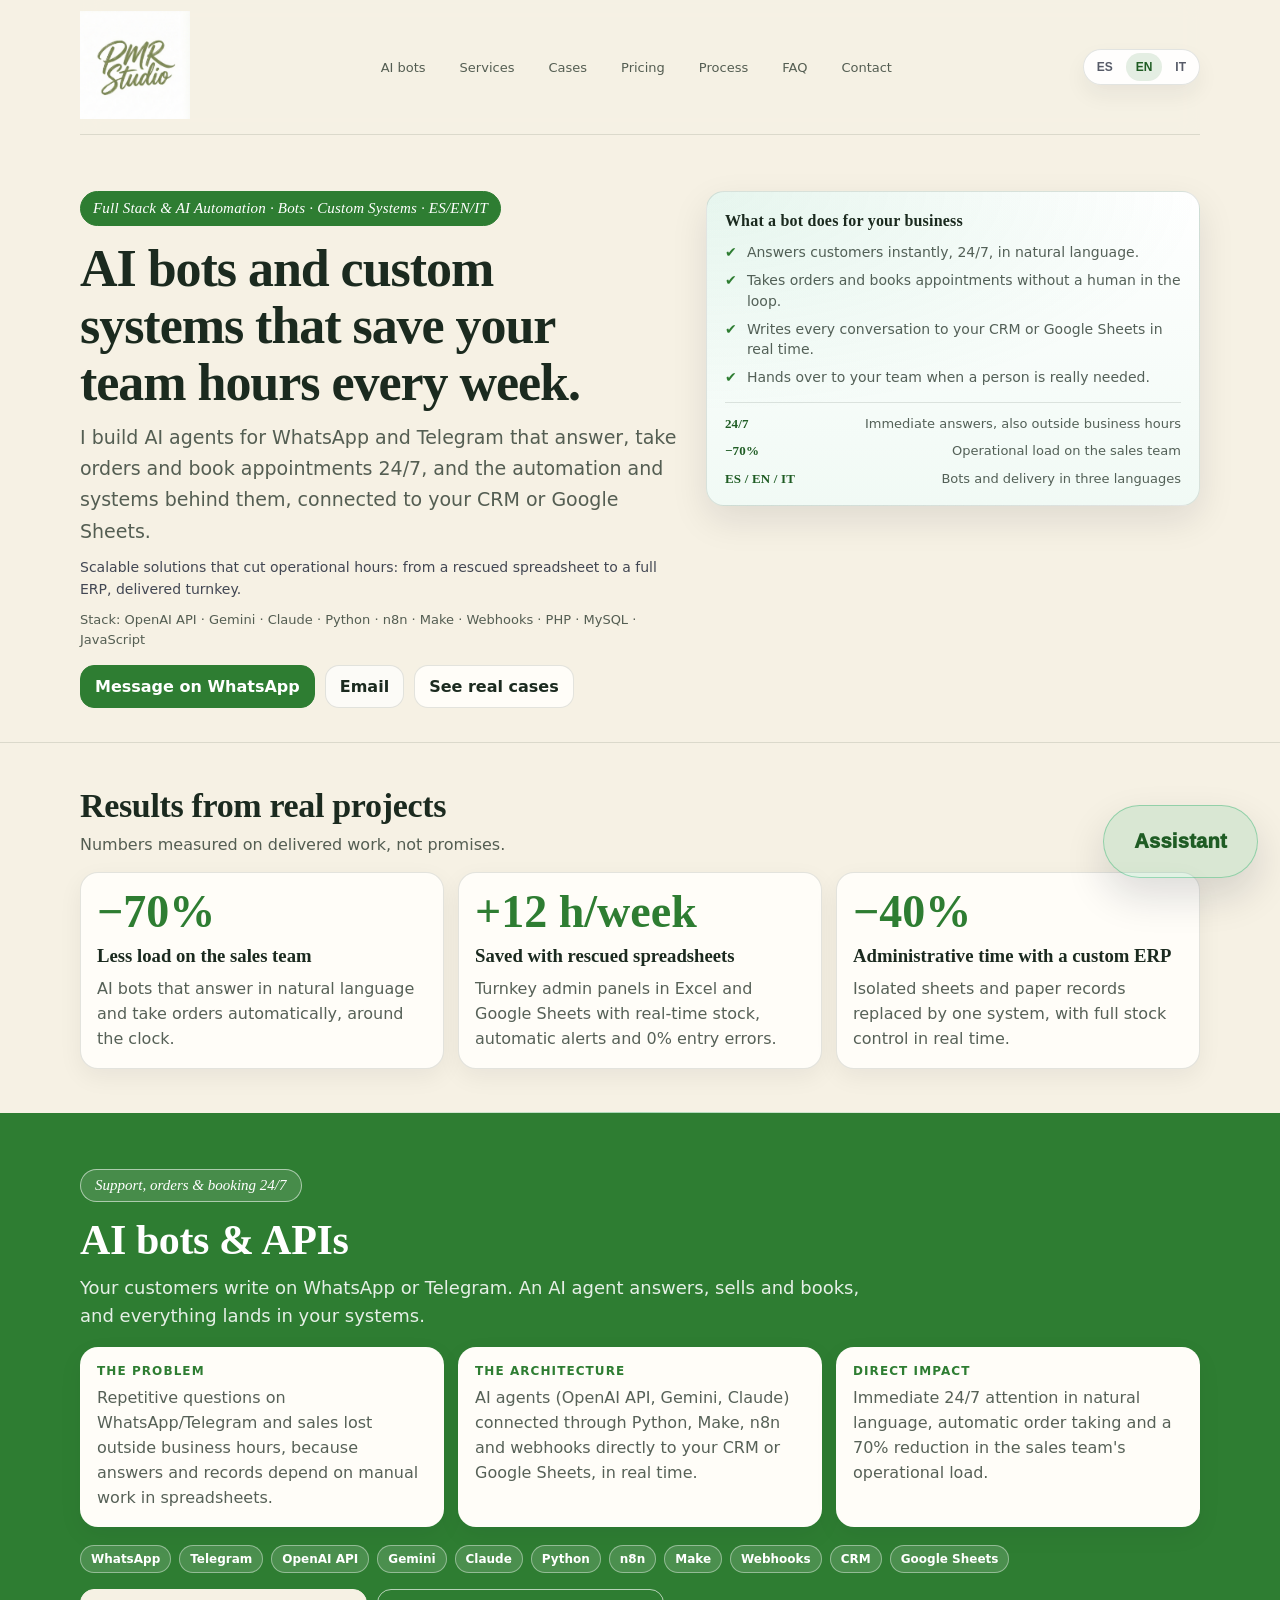
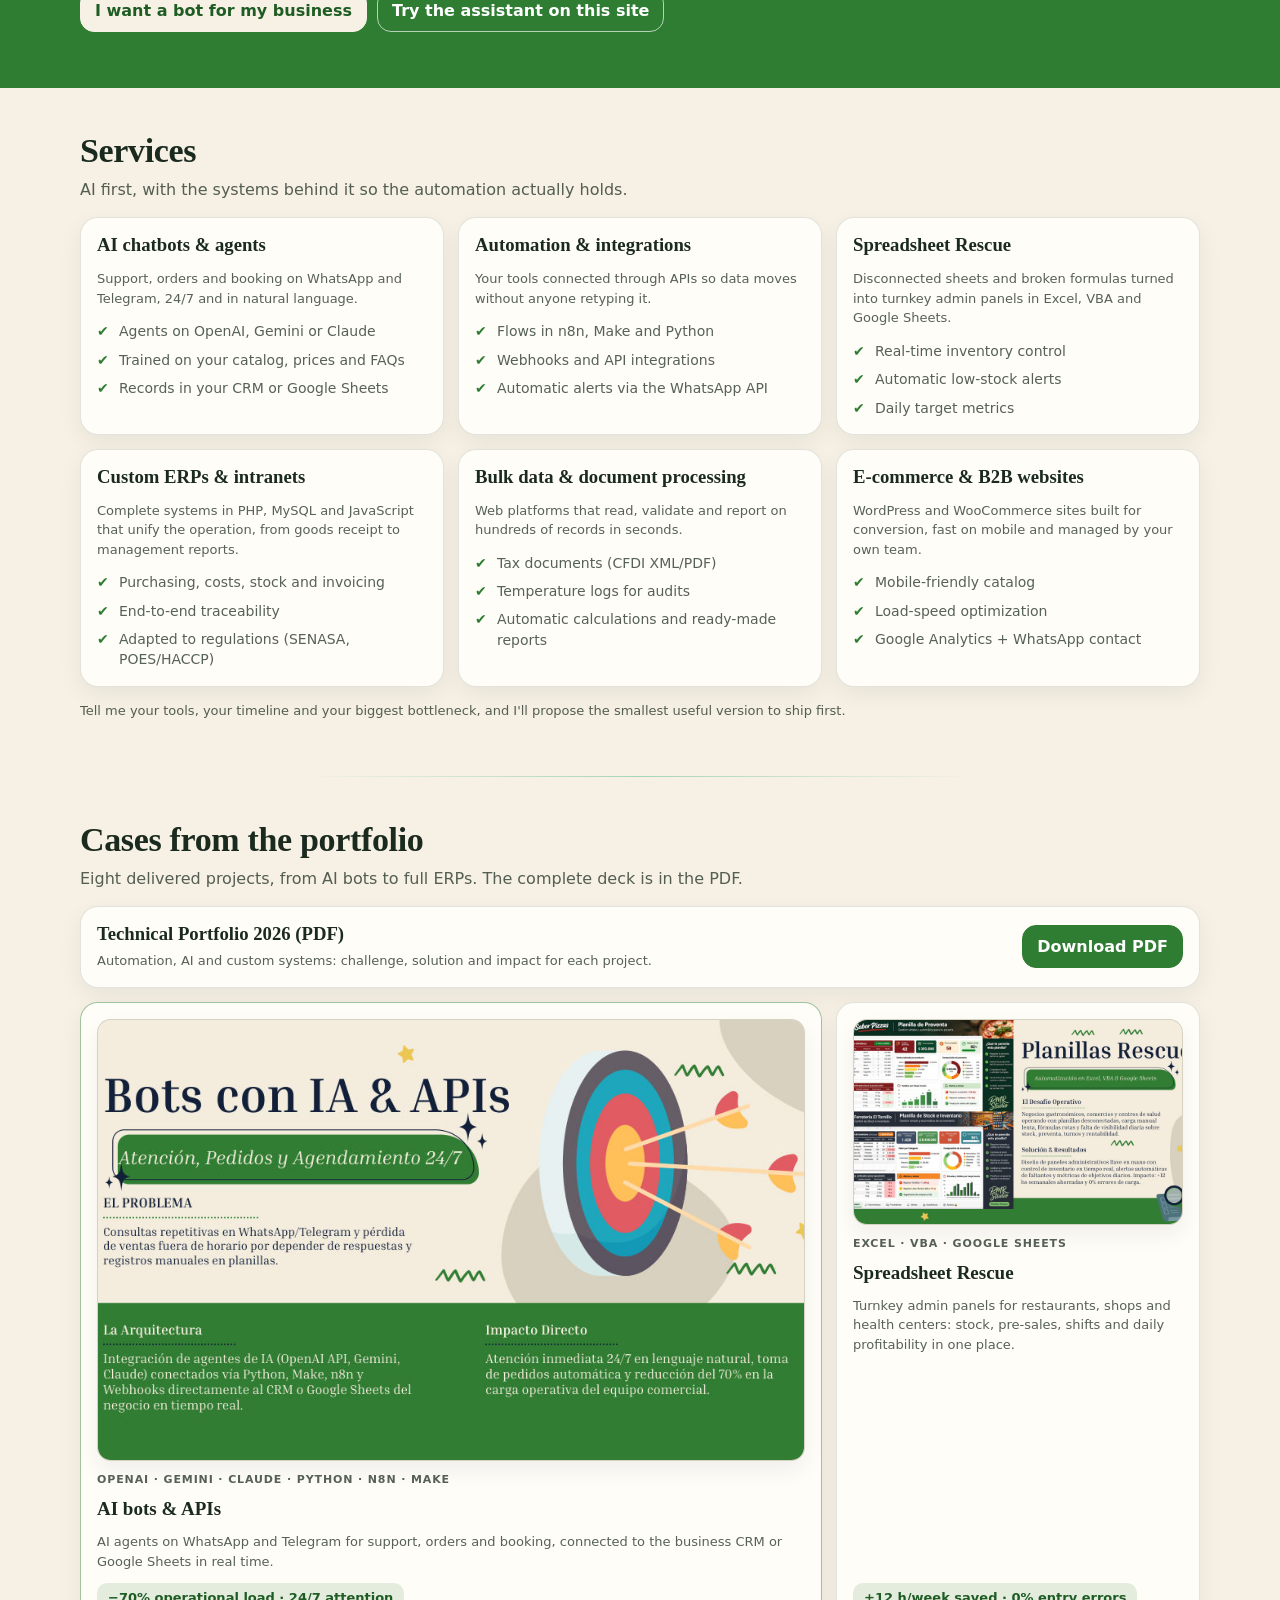
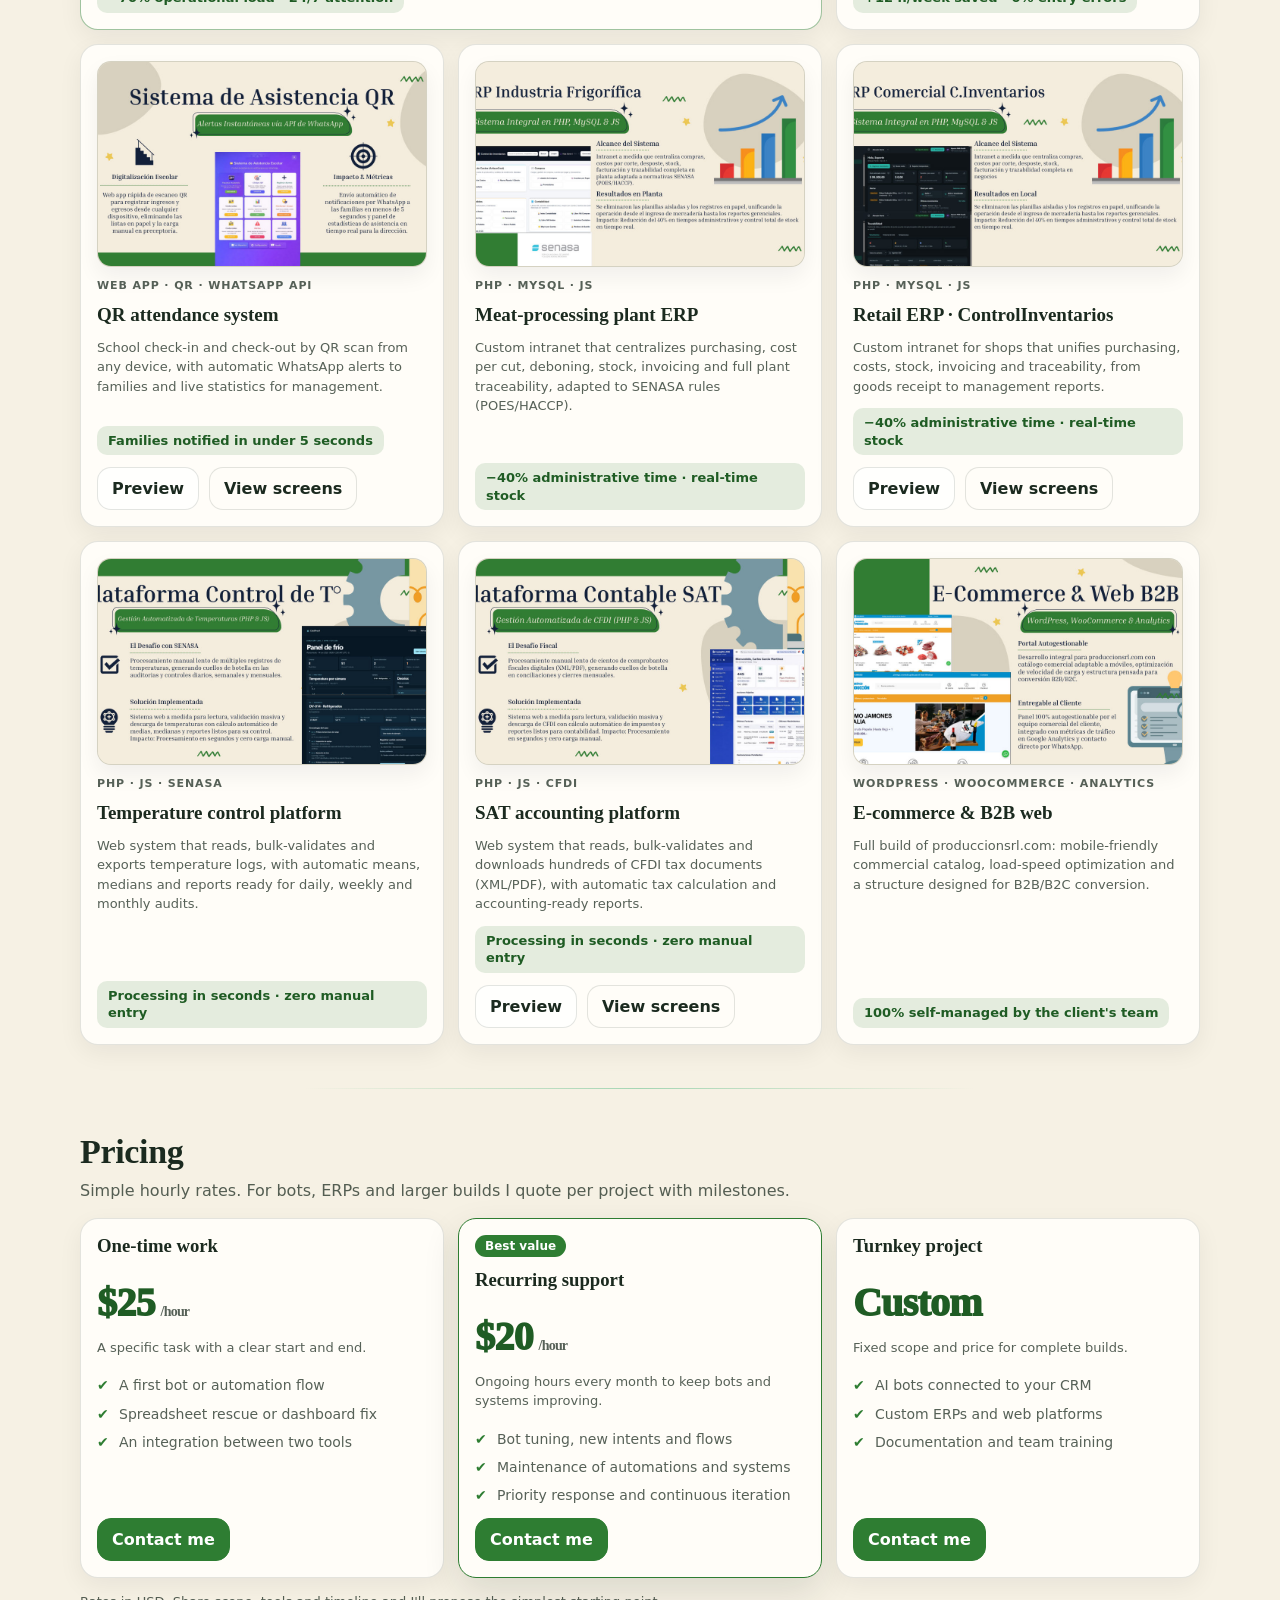
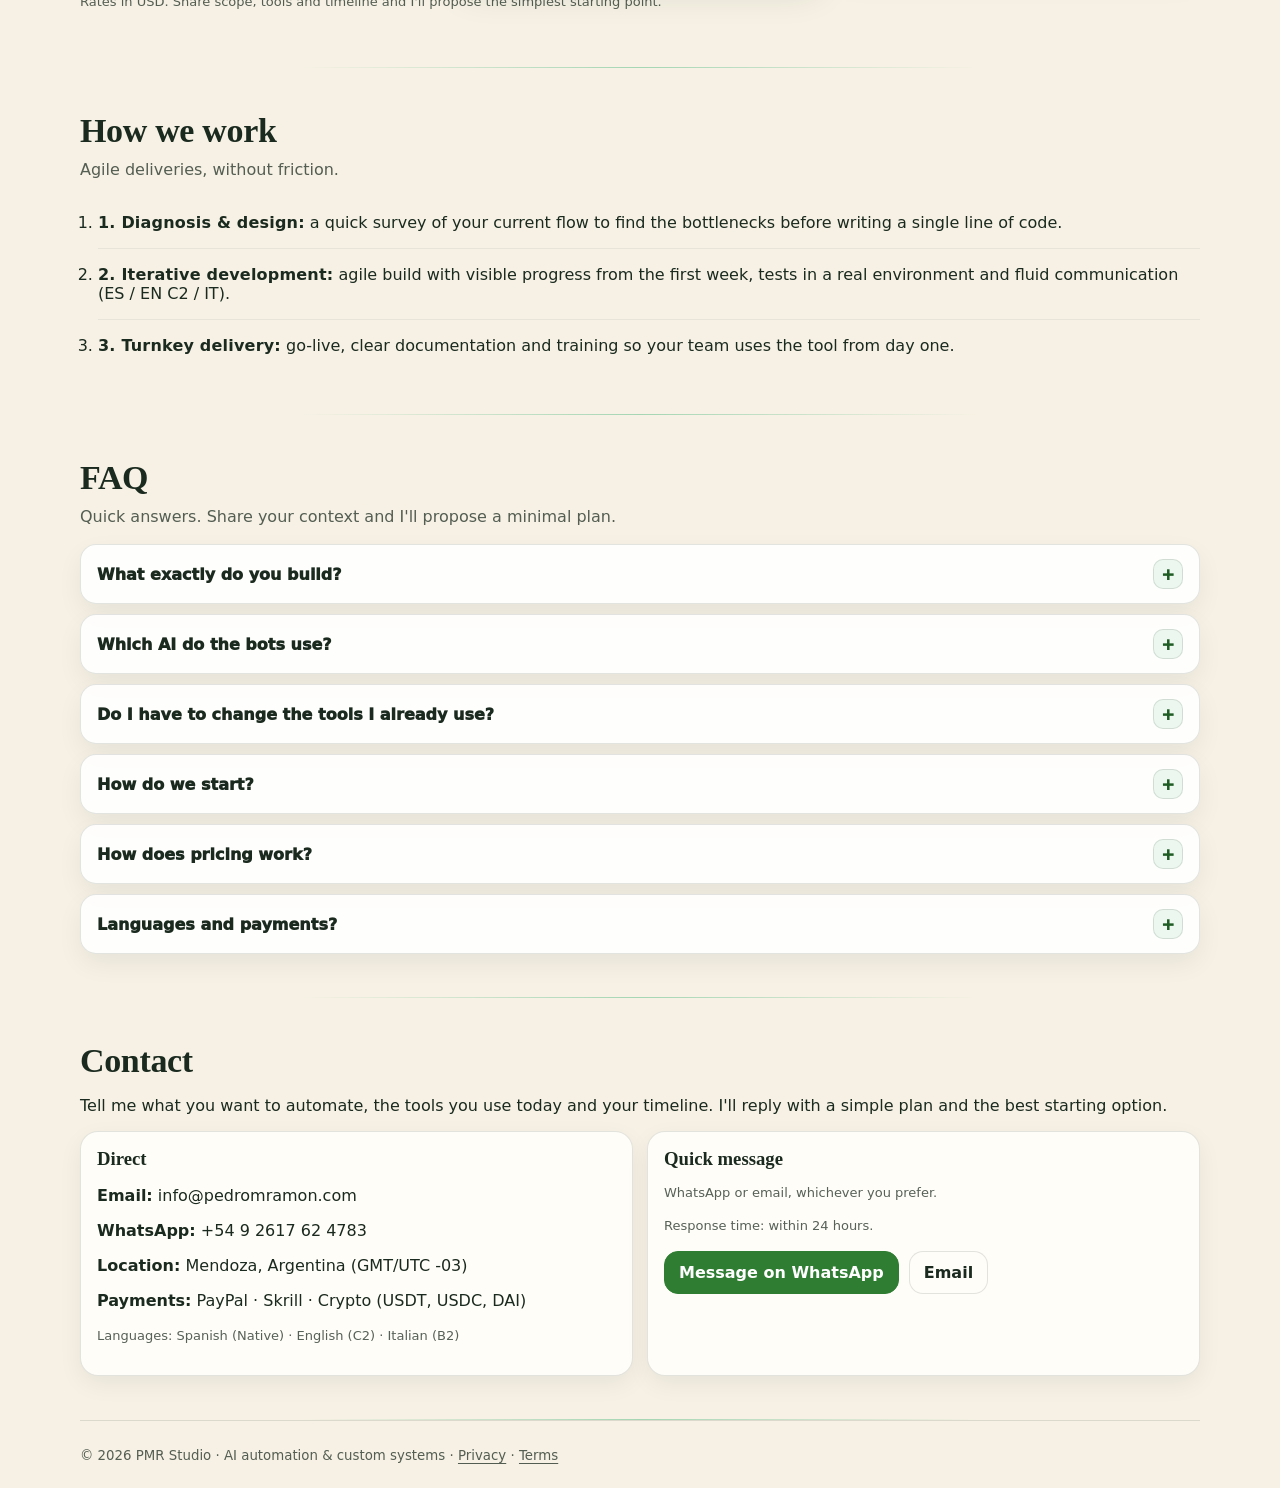
==== commit d566c11b: "Merge: conserva la actualización de contacto hecha en GitHub" ====
--- a/index.html
+++ b/index.html
@@ -43,8 +43,8 @@
     "description": "Full Stack & AI Automation: AI bots for WhatsApp and Telegram, workflow automation, custom ERPs and internal systems (ES/EN/IT).",
     "areaServed": "Worldwide",
     "founder": { "@type": "Person", "name": "Pedro M. Ramón" },
-    "email": "info@pmr-studio.com",
-    "telephone": "+54 9 2612 59 3729",
+    "email": "info@pedromramon.com",
+    "telephone": "+54 9 2617 62 4783",
     "address": { "@type": "PostalAddress", "addressLocality": "Mendoza", "addressCountry": "AR" },
     "knowsLanguage": ["en","es","it"],
     "sameAs": ["https://www.workana.com/freelancer/1f096dfb4228fc9669b3d3e833f9e162"]
@@ -496,11 +496,11 @@
 
           <p>
             <strong data-i18n="contact_email_b">Email:</strong>
-            <a href="mailto:info@pmr-studio.com">info@pmr-studio.com</a>
+            <a href="mailto:info@pedromramon.com">info@pedromramon.com</a>
           </p>
           <p>
             <strong data-i18n="contact_wa_b">WhatsApp:</strong>
-            <a href="https://wa.me/5492612593729" target="_blank" rel="noopener">+54 9 2612 59 3729</a>
+            <a href="https://wa.me/5492617624783" target="_blank" rel="noopener">+54 9 2617 62 4783</a>
           </p>
           <p>
             <strong data-i18n="contact_loc_b">Location:</strong>
@@ -519,8 +519,8 @@
           <p class="small" data-i18n="response_time">Response time: within 24 hours.</p>
 
           <div class="cta">
-            <a class="btn primary" href="https://wa.me/5492612593729" target="_blank" rel="noopener" data-i18n="cta_whatsapp">Message on WhatsApp</a>
-            <a class="btn" href="mailto:info@pmr-studio.com" data-i18n="cta_email">Email</a>
+            <a class="btn primary" href="https://wa.me/5492617624783" target="_blank" rel="noopener" data-i18n="cta_whatsapp">Message on WhatsApp</a>
+            <a class="btn" href="mailto:info@pedromramon.com" data-i18n="cta_email">Email</a>
           </div>
         </div>
       </div>
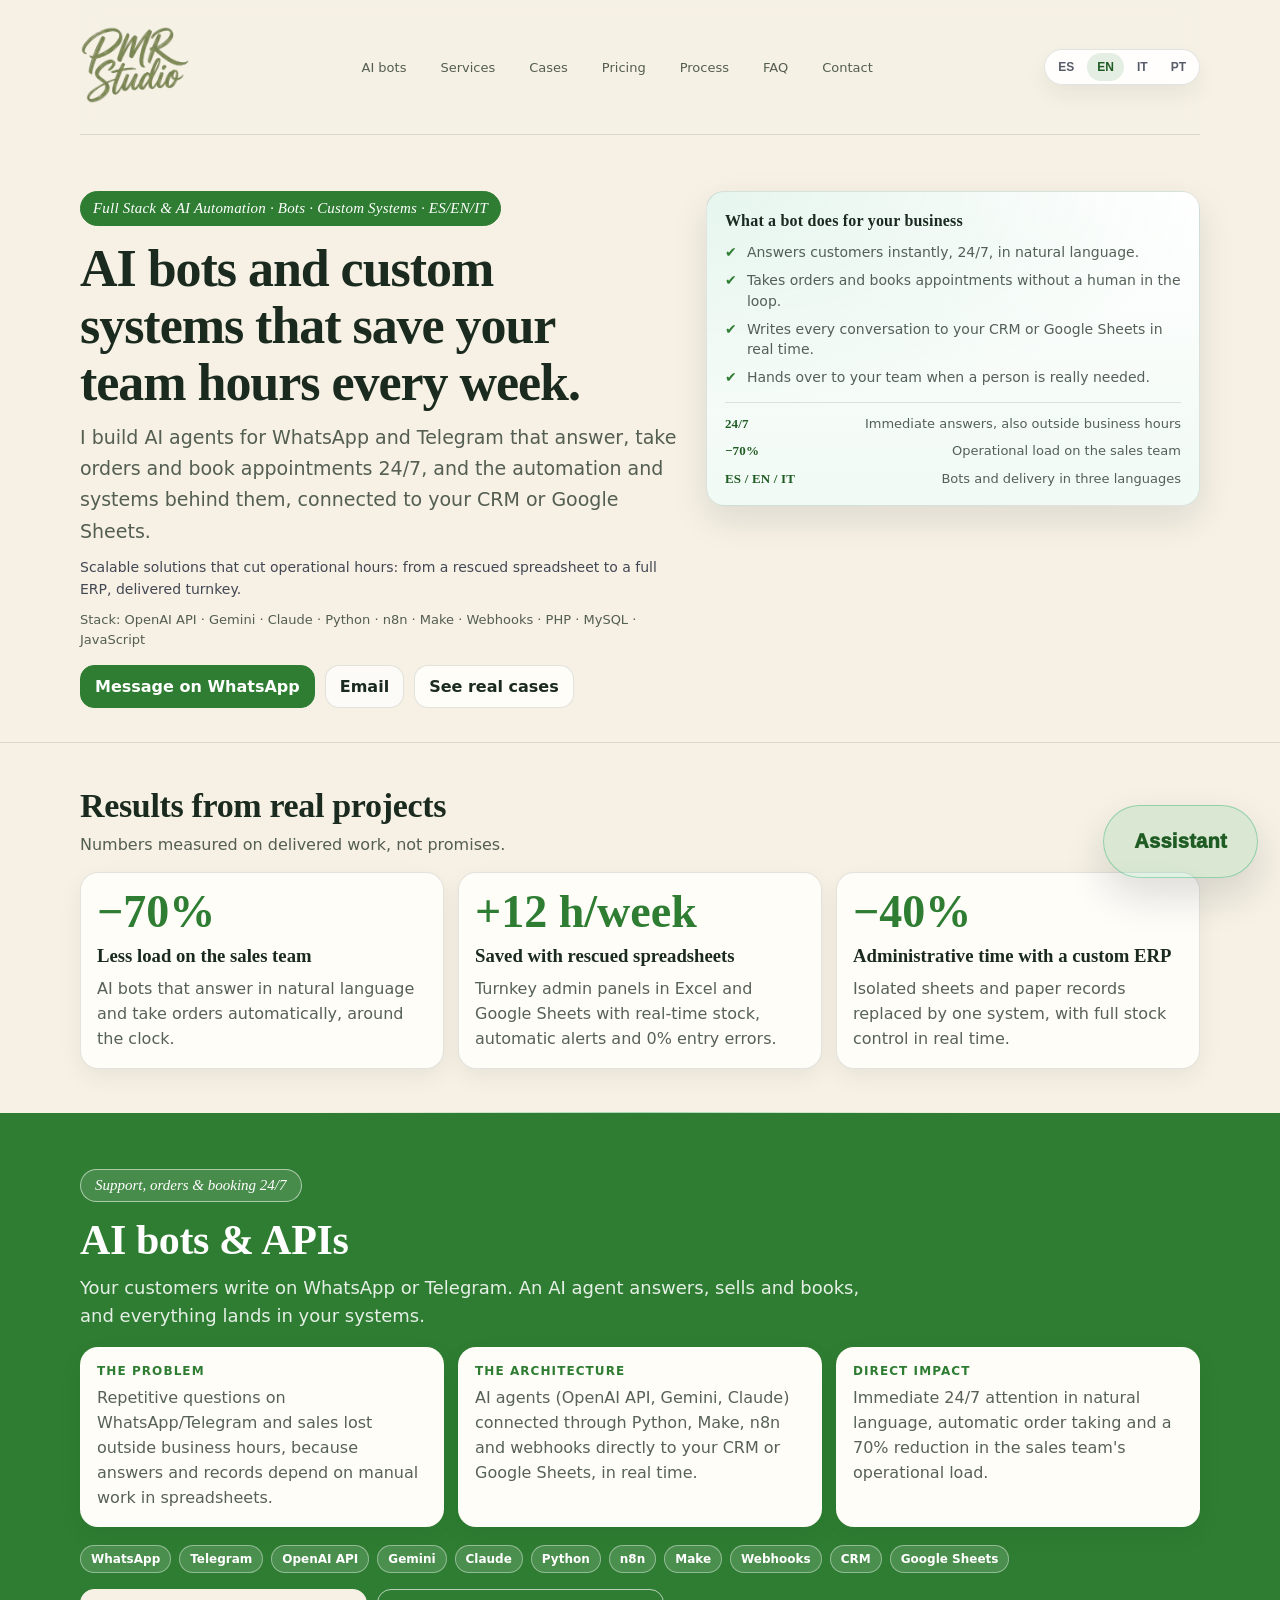
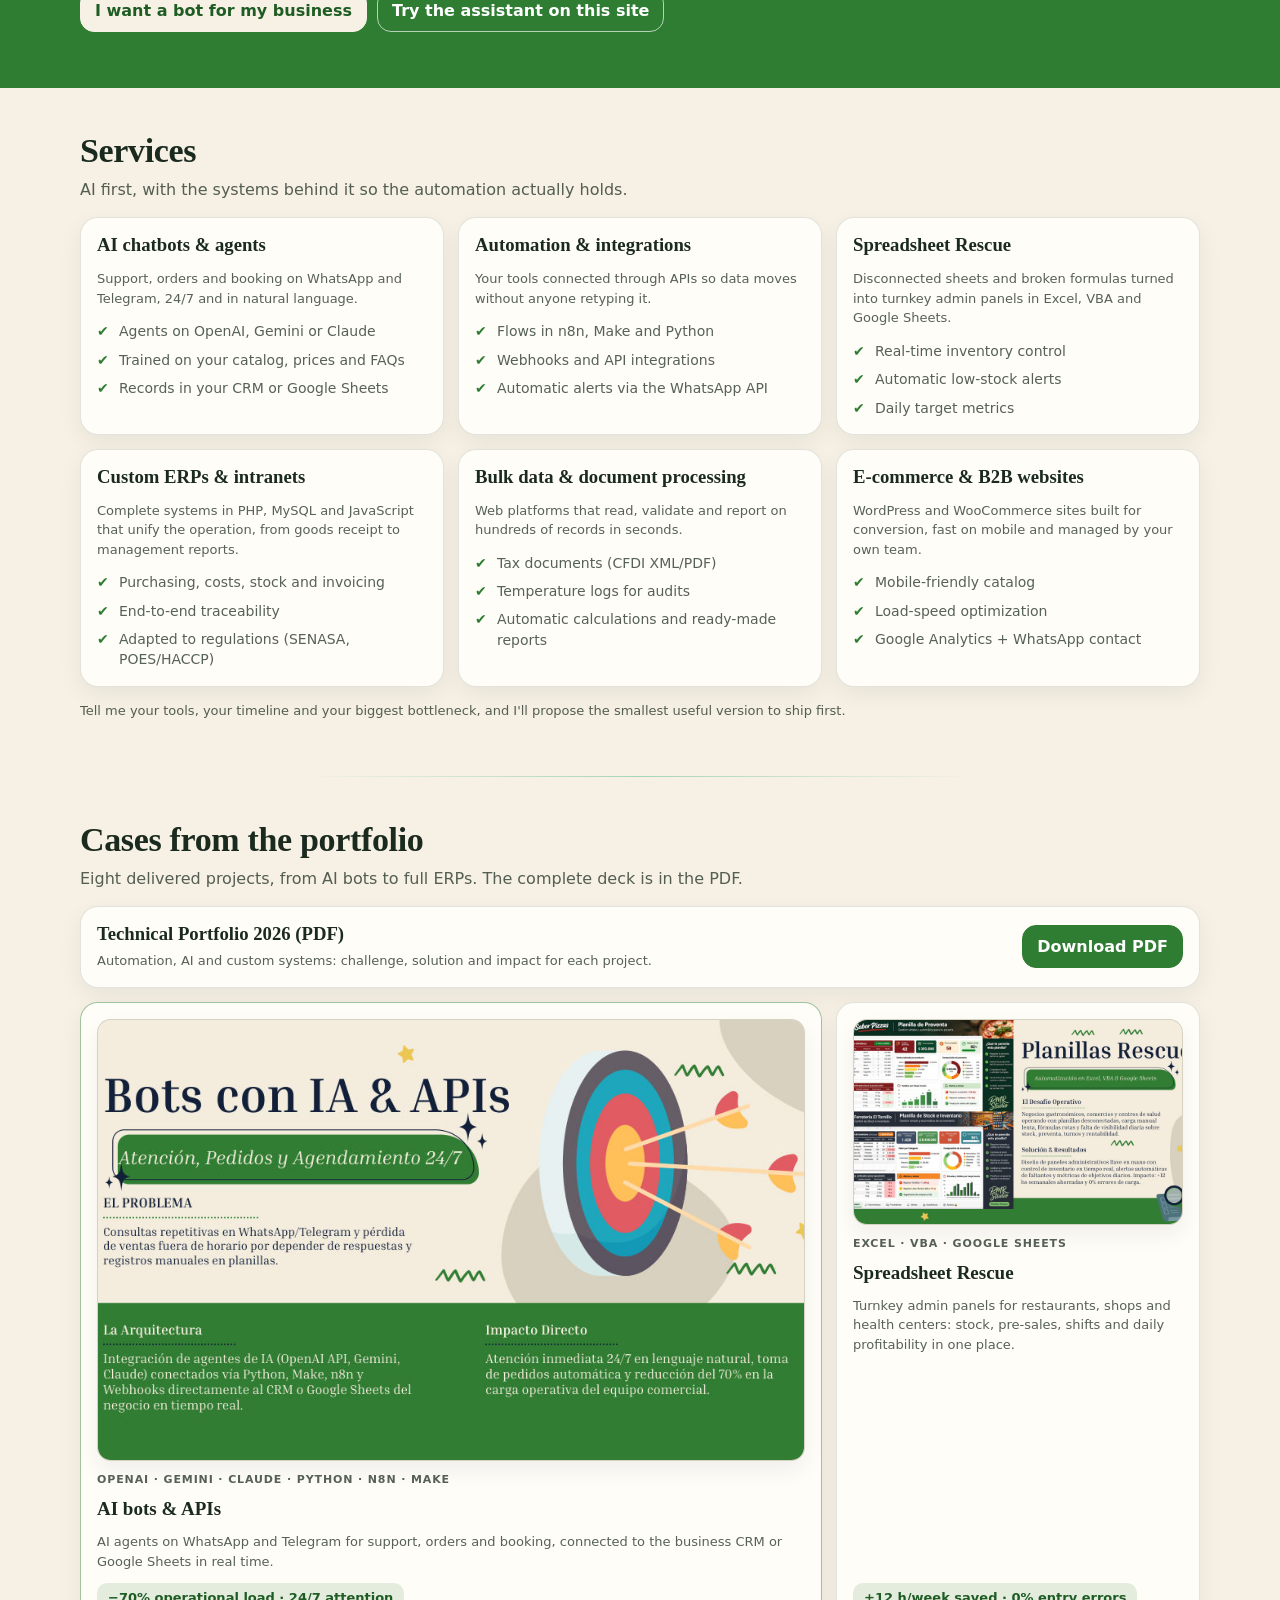
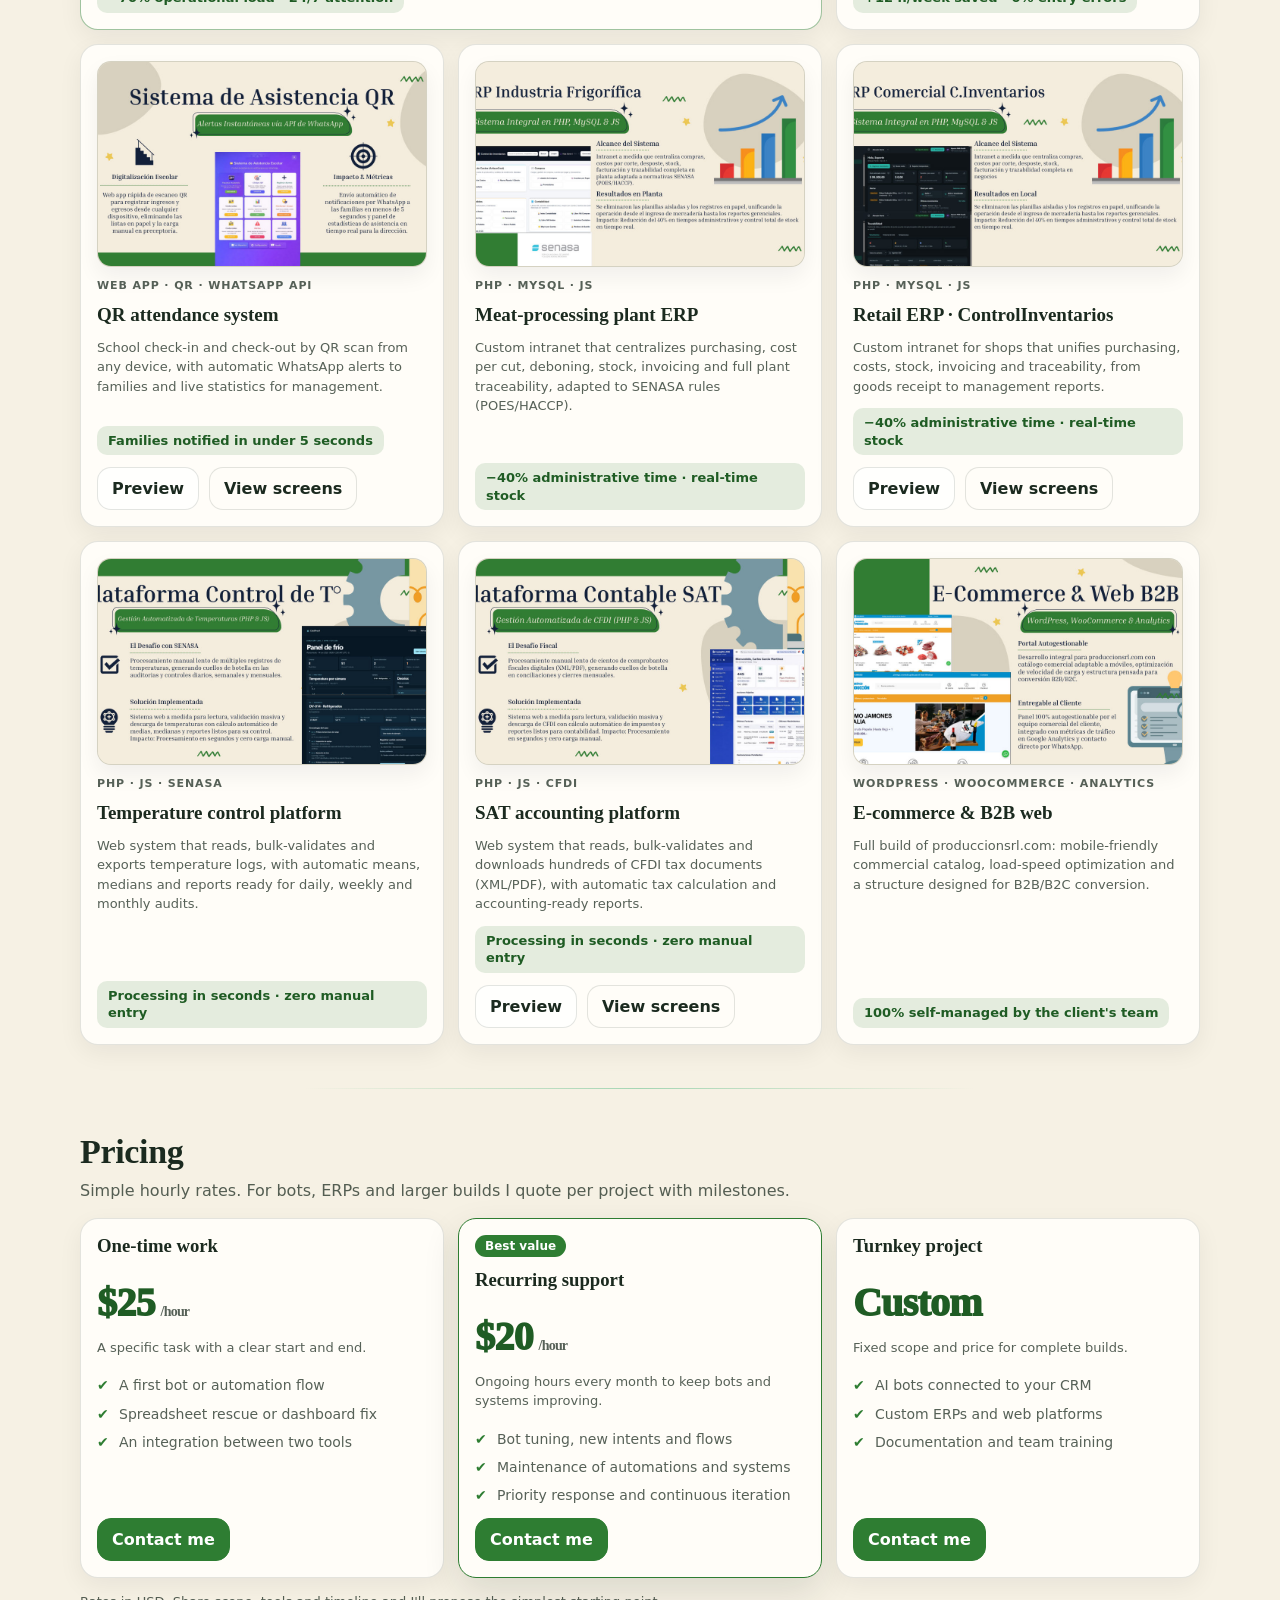
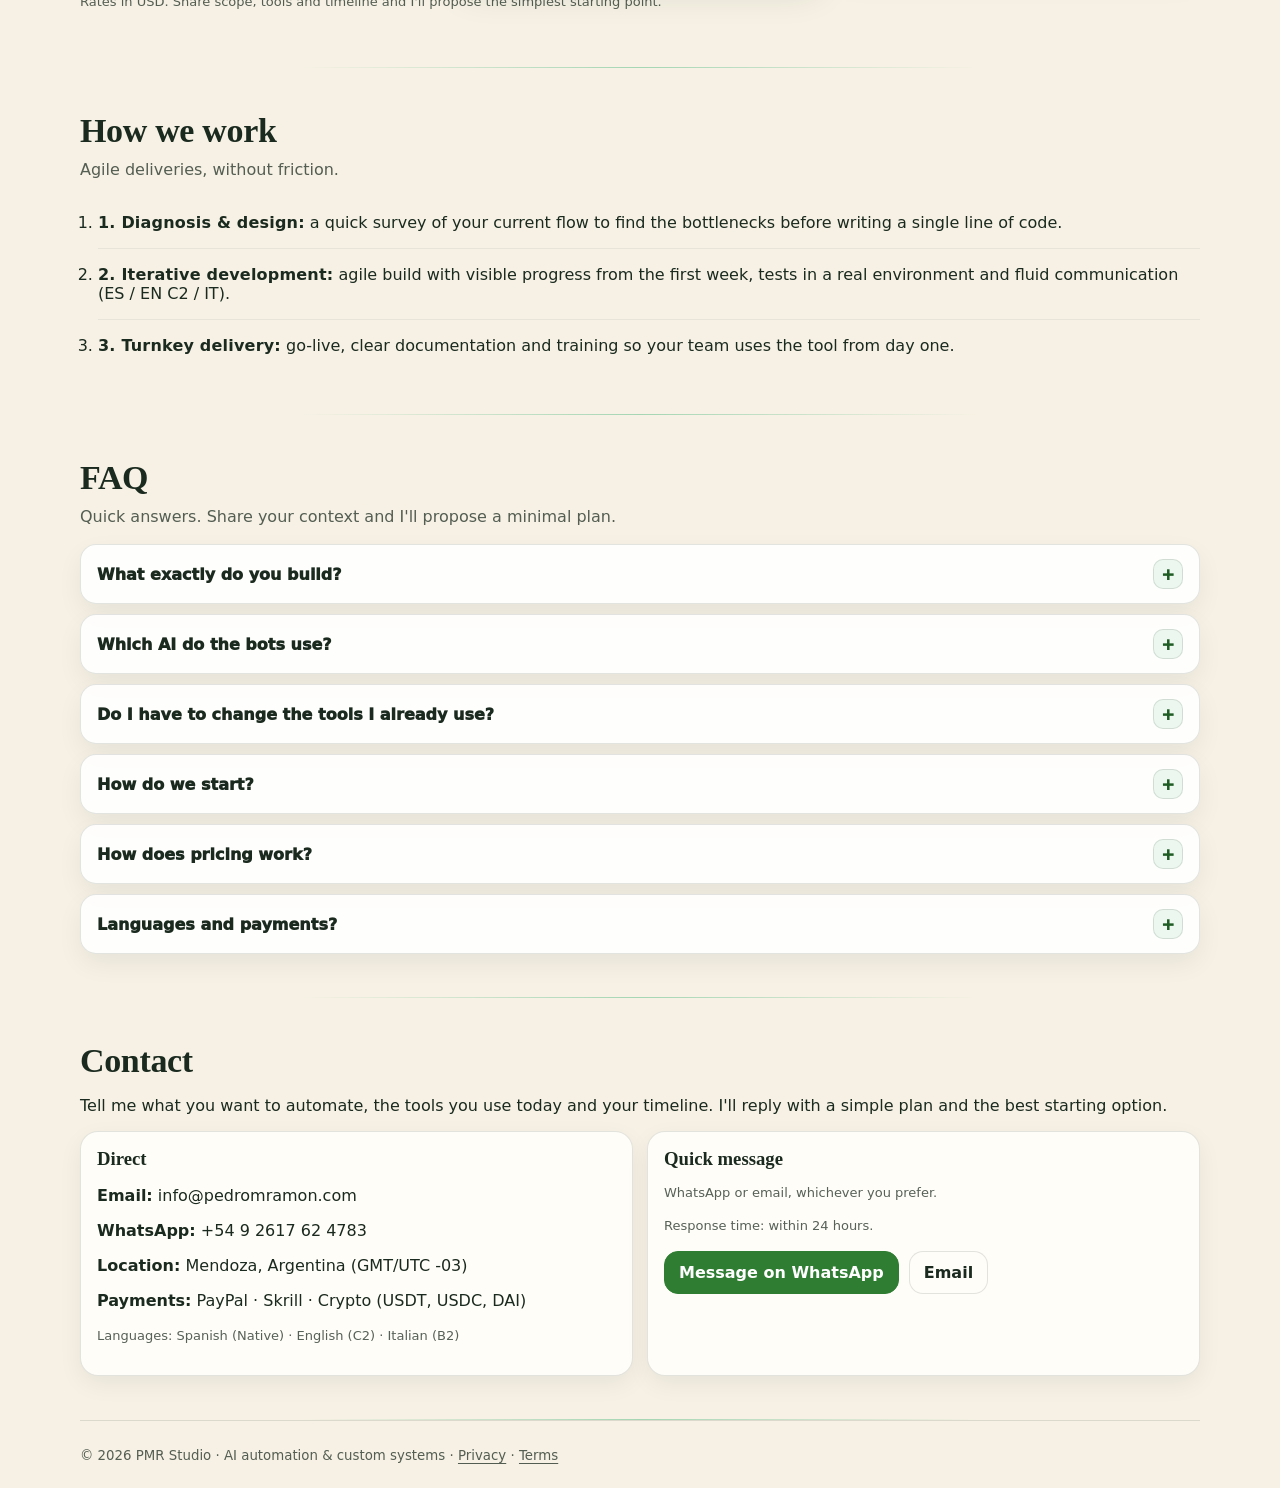
==== commit 73daddfe: "Agrega portugués (PT) y logo con fondo transparente" ====
--- a/index.html
+++ b/index.html
@@ -51,7 +51,7 @@
   }
   </script>
 
-  <link rel="stylesheet" href="assets/style.css?v=20261126" />
+  <link rel="stylesheet" href="assets/style.css?v=20261127" />
 </head>
 
 <body>
@@ -60,7 +60,7 @@
   <!-- HEADER -->
   <header class="container header" data-header>
     <a href="#top" class="brand brand-logo" aria-label="Back to top">
-      <img src="assets/img/brand/Logopmrstudio.png" alt="PMR Studio" />
+      <img src="assets/img/brand/logo-pmrstudio.png" alt="PMR Studio" />
     </a>
 
     <div class="nav-wrap" data-navwrap>
@@ -80,6 +80,7 @@
         <button class="chip" data-lang="es" aria-pressed="false">ES</button>
         <button class="chip is-active" data-lang="en" aria-pressed="true">EN</button>
         <button class="chip" data-lang="it" aria-pressed="false">IT</button>
+        <button class="chip" data-lang="pt" aria-pressed="false">PT</button>
       </div>
 
       <button class="burger" type="button" aria-label="Open menu" aria-controls="site-nav" aria-expanded="false" data-burger>
@@ -110,8 +111,8 @@
           </p>
 
           <div class="cta">
-            <a class="btn primary" href="https://wa.me/5492612593729" target="_blank" rel="noopener" data-i18n="cta_whatsapp">Message on WhatsApp</a>
-            <a class="btn ghost" href="mailto:info@pmr-studio.com" data-i18n="cta_email">Email</a>
+            <a class="btn primary" href="https://wa.me/5492617624783" target="_blank" rel="noopener" data-i18n="cta_whatsapp">Message on WhatsApp</a>
+            <a class="btn ghost" href="mailto:info@pedromramon.com" data-i18n="cta_email">Email</a>
             <a class="btn" href="#portfolio" data-i18n="cta_cases">See real cases</a>
           </div>
         </div>
@@ -209,7 +210,7 @@
         </div>
 
         <div class="cta">
-          <a class="btn primary" href="https://wa.me/5492612593729" target="_blank" rel="noopener" data-i18n="ai_cta">I want a bot for my business</a>
+          <a class="btn primary" href="https://wa.me/5492617624783" target="_blank" rel="noopener" data-i18n="ai_cta">I want a bot for my business</a>
           <button class="btn" type="button" data-chat-open data-i18n="ai_try">Try the assistant on this site</button>
         </div>
       </div>
@@ -582,9 +583,9 @@
   </footer>
 
   <!-- Scripts -->
-  <script src="assets/js/i18n.js?v=20261126" defer></script>
-  <script src="assets/js/main.js?v=20261126" defer></script>
-  <script src="assets/js/chatbot.js?v=20261126" defer></script>
+  <script src="assets/js/i18n.js?v=20261127" defer></script>
+  <script src="assets/js/main.js?v=20261127" defer></script>
+  <script src="assets/js/chatbot.js?v=20261127" defer></script>
   <script src="assets/js/pdf-preview.js?v=2026-01-10" defer></script>
 </body>
 </html>
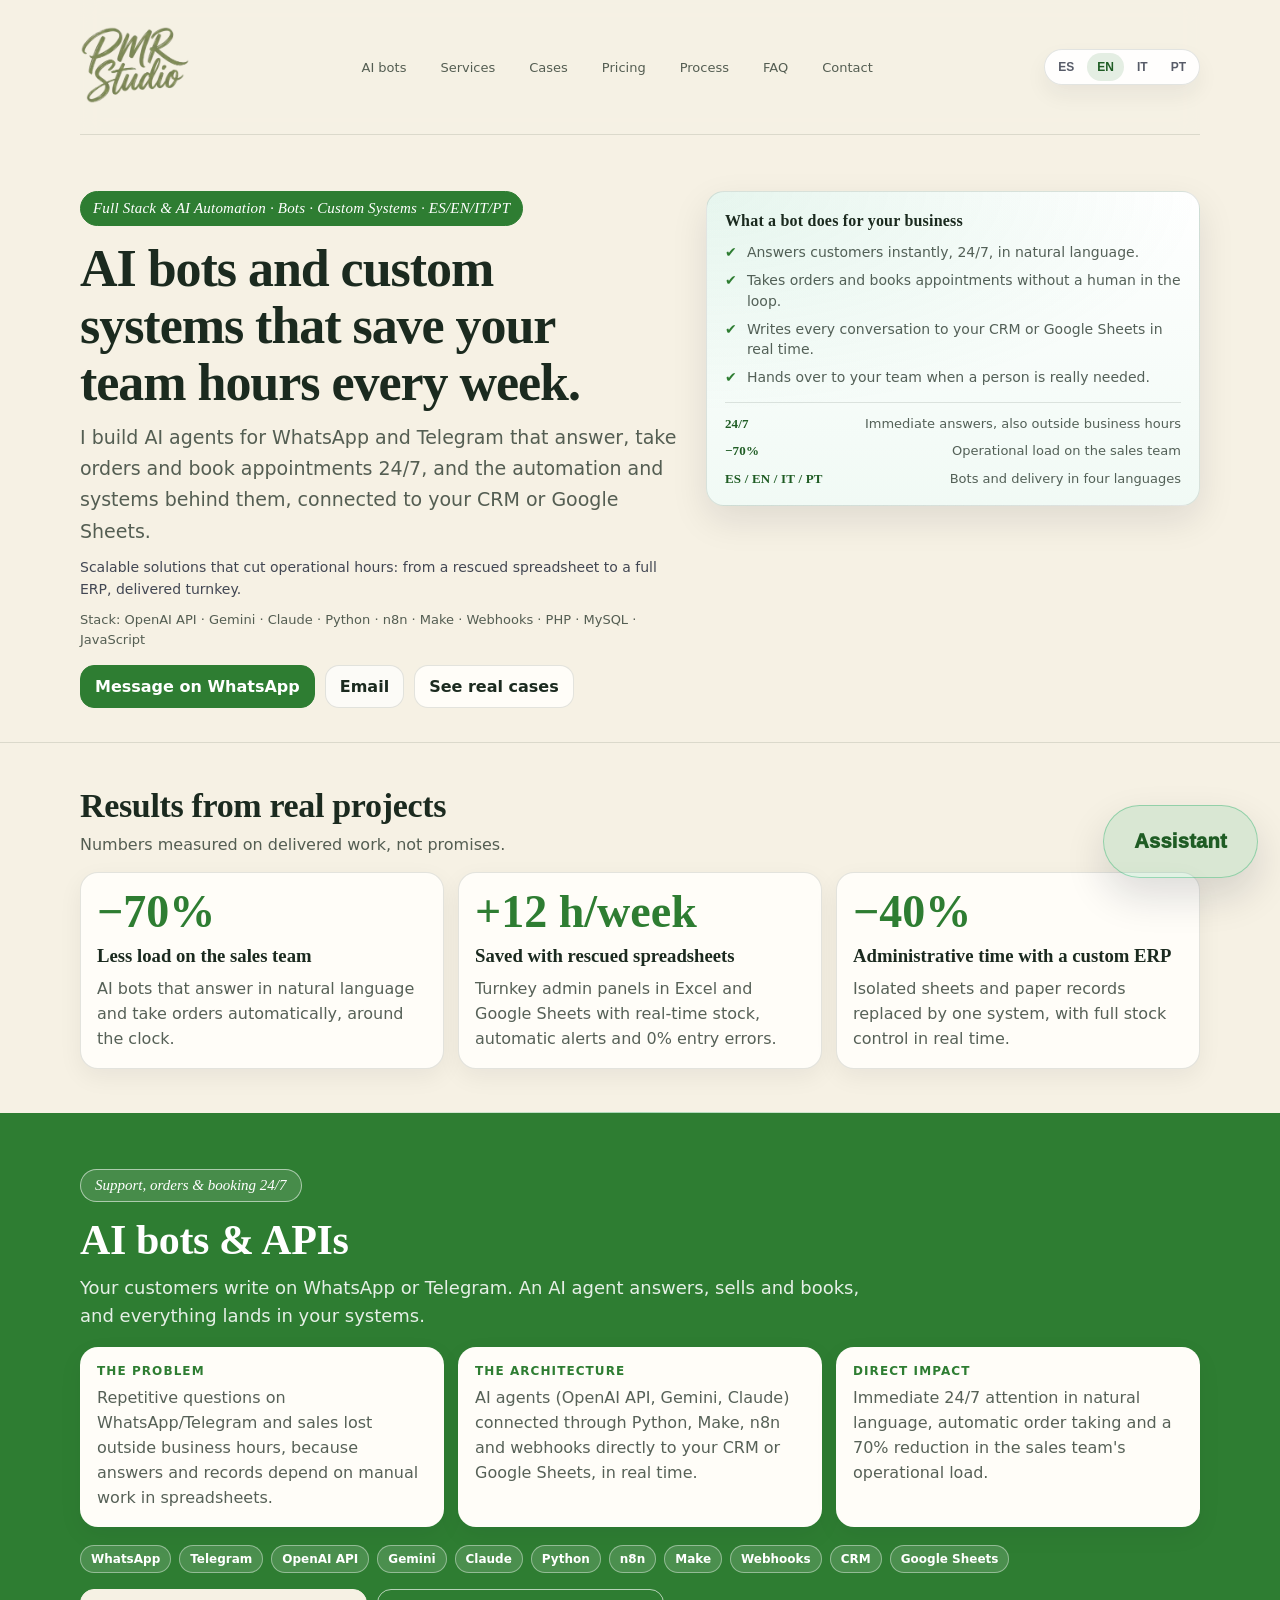
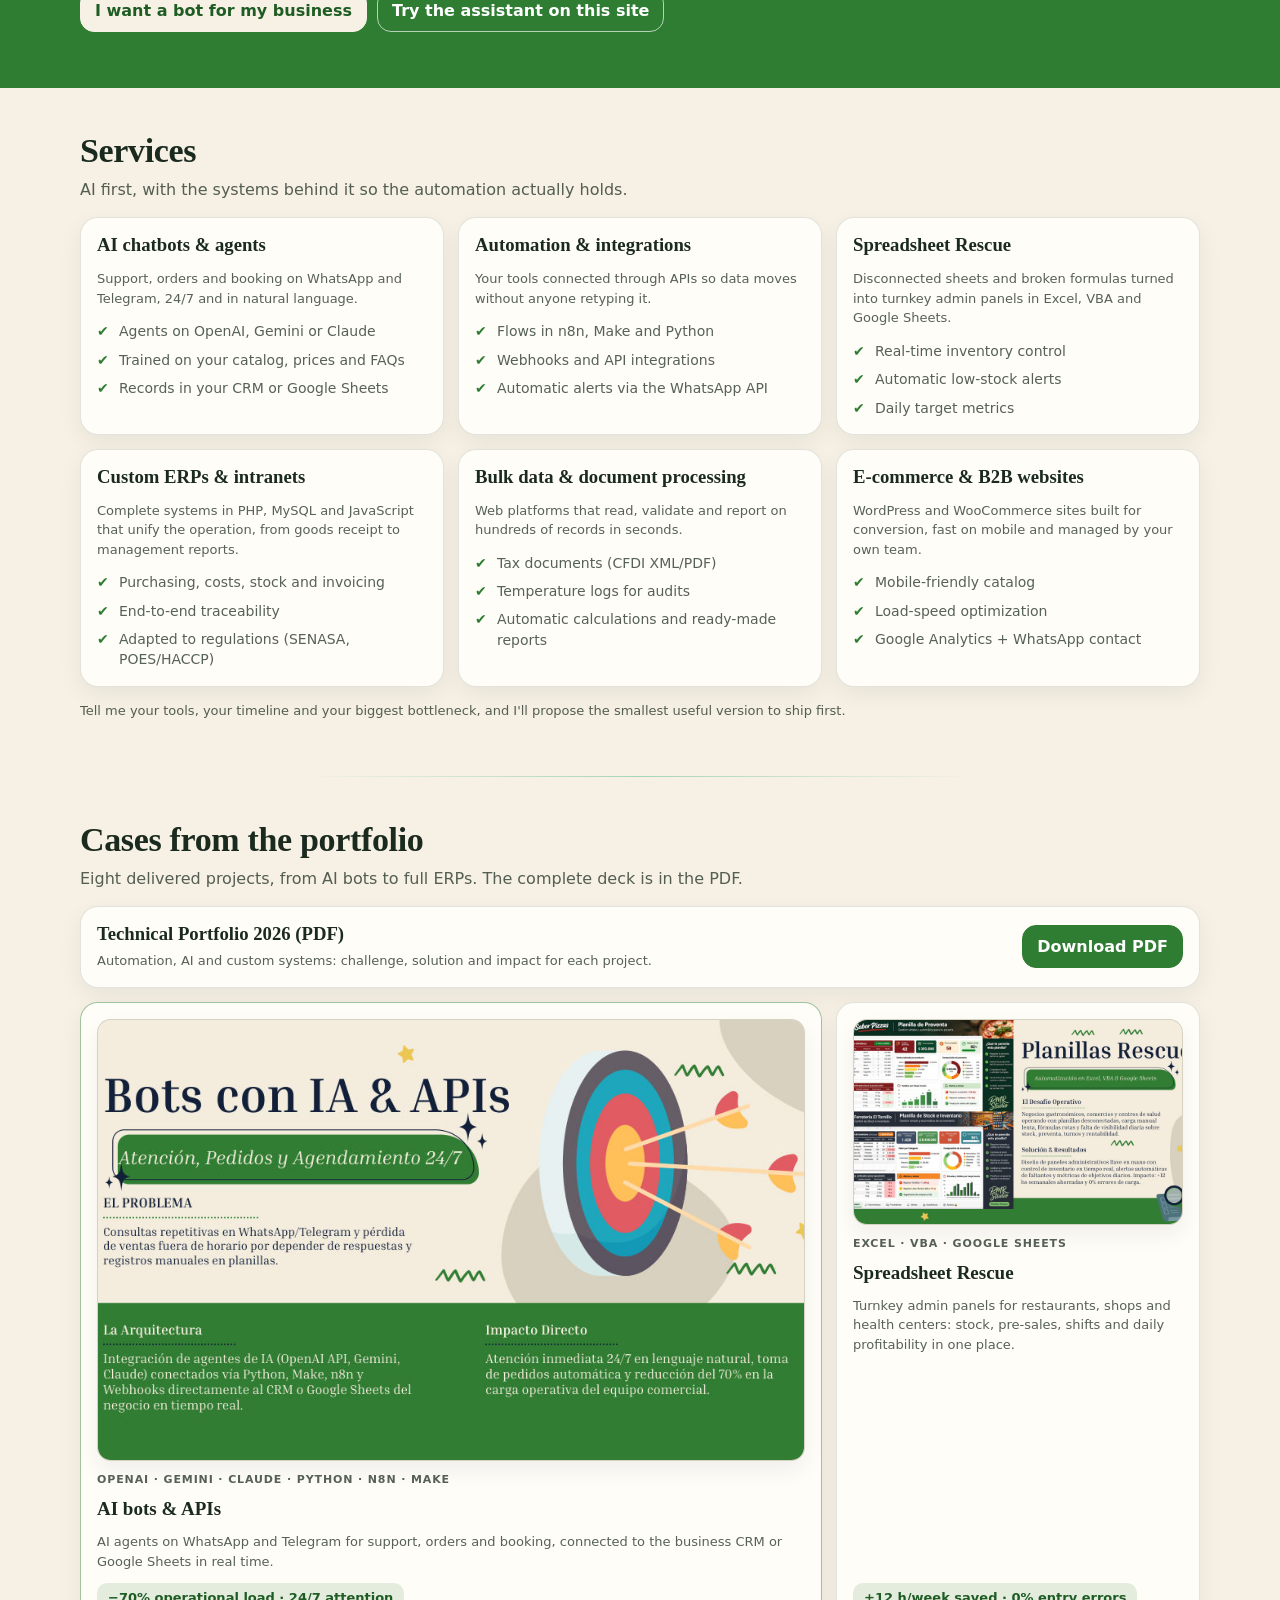
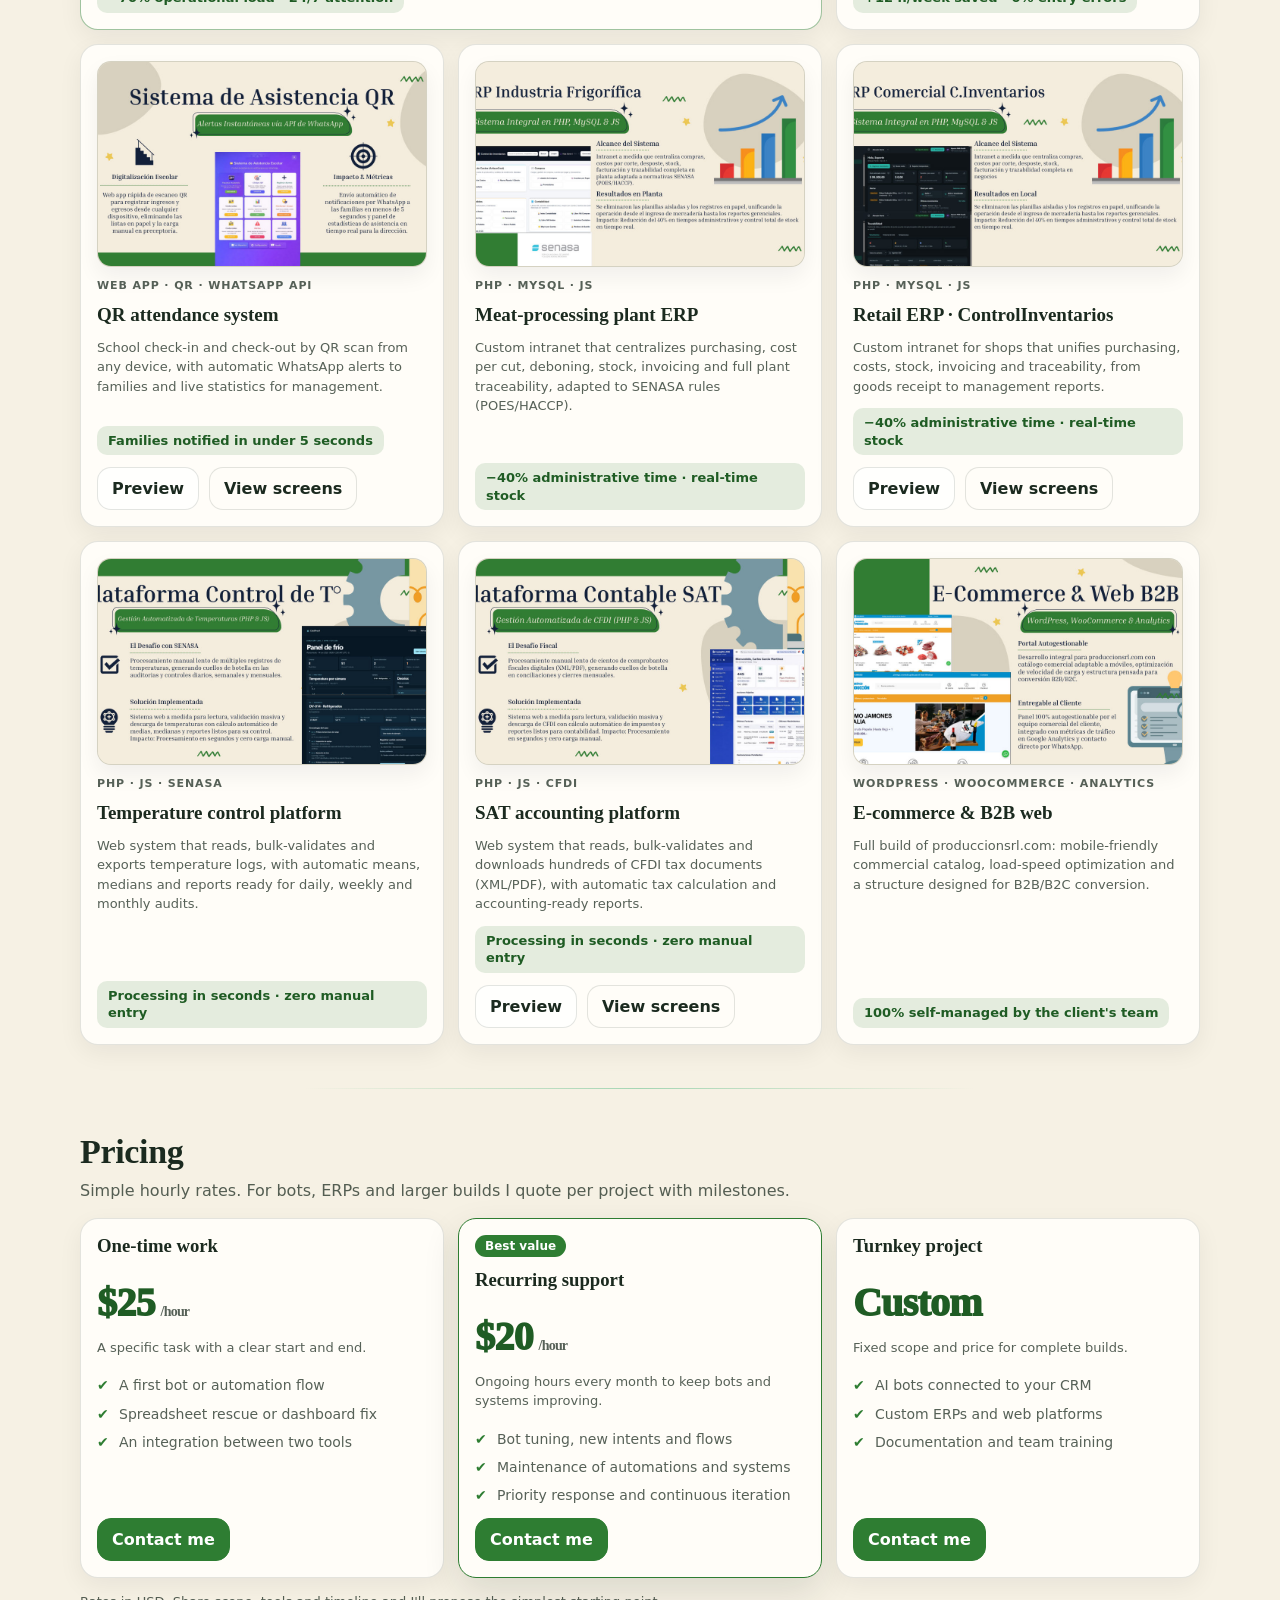
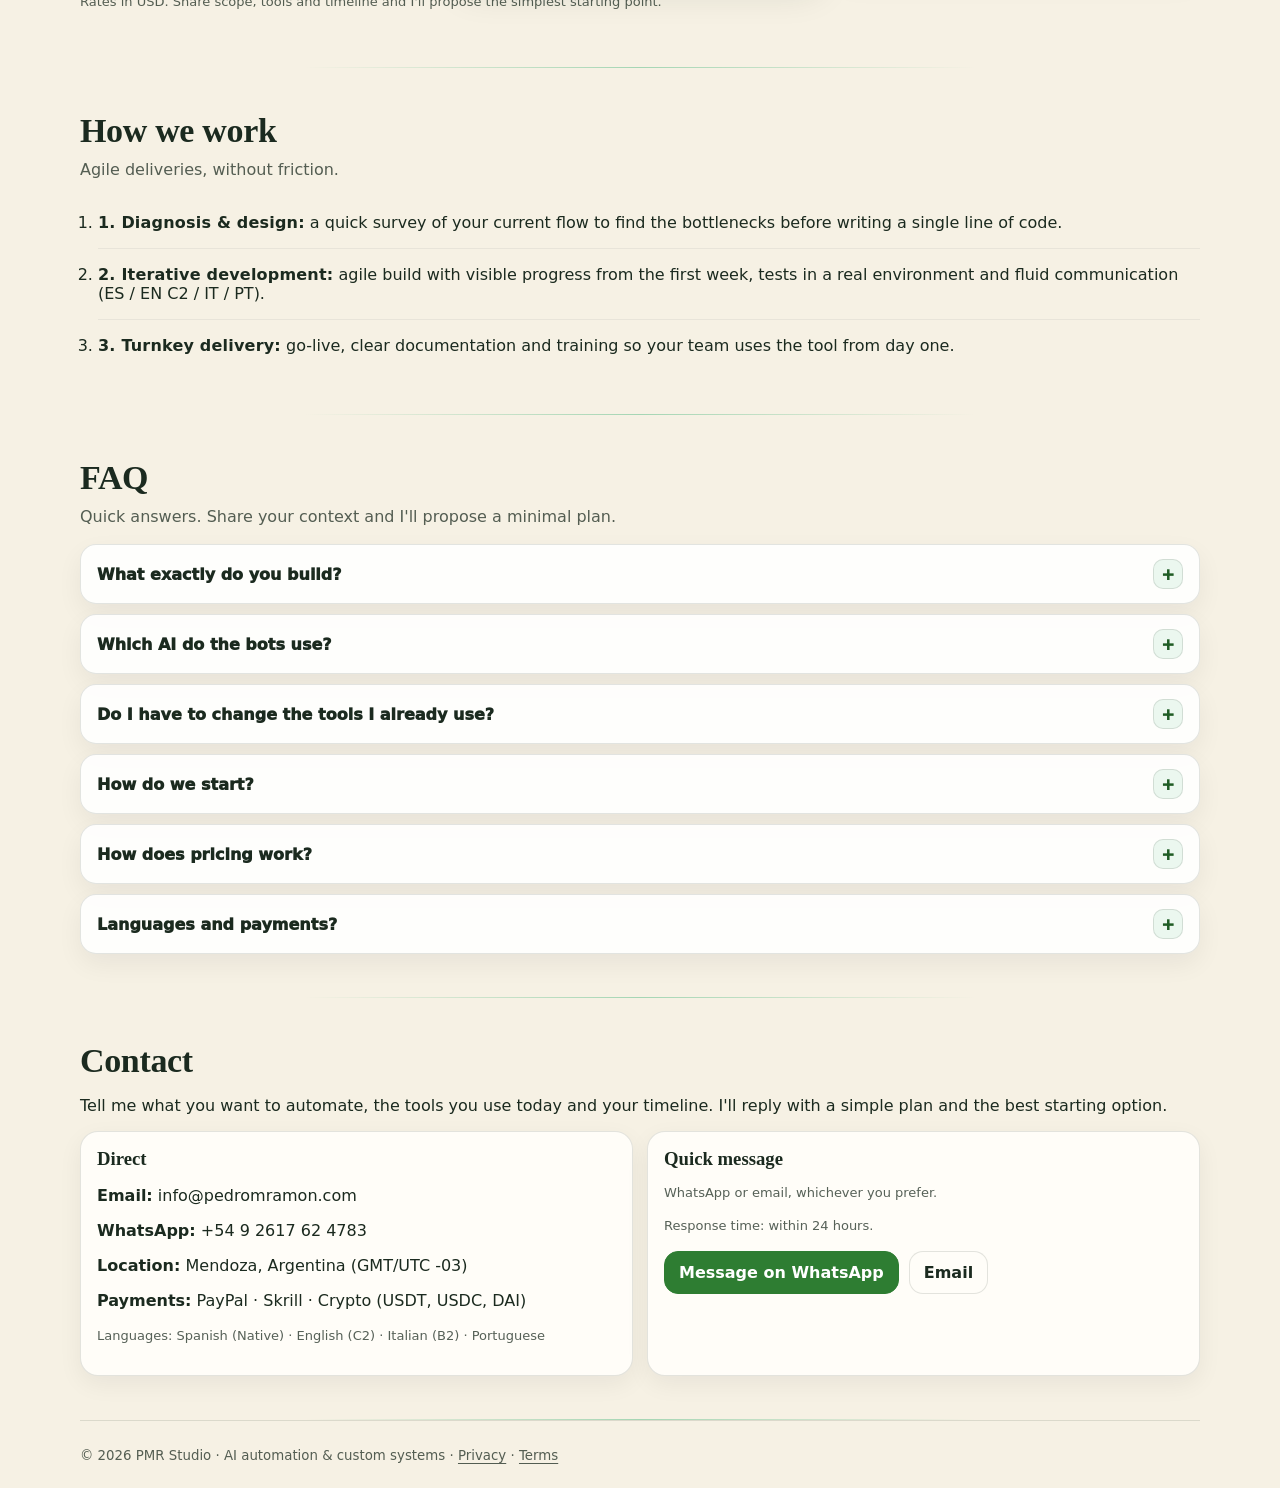
==== commit ab56a045: "Agrega portugués a los idiomas de trabajo" ====
--- a/index.html
+++ b/index.html
@@ -4,10 +4,10 @@
   <meta charset="utf-8" />
   <meta name="viewport" content="width=device-width,initial-scale=1" />
 
-  <title>PMR Studio | AI Bots, Automation & Custom Systems (ES/EN/IT)</title>
+  <title>PMR Studio | AI Bots, Automation & Custom Systems (ES/EN/IT/PT)</title>
   <meta
     name="description"
-    content="AI bots for WhatsApp & Telegram, automation and custom systems that save your team hours of manual work. Full stack & AI automation in ES/EN/IT."
+    content="AI bots for WhatsApp & Telegram, automation and custom systems that save your team hours of manual work. Full stack & AI automation in ES/EN/IT/PT."
   />
   <meta name="robots" content="index, follow" />
   <link rel="canonical" href="https://pmrstudio.site/" />
@@ -18,7 +18,7 @@
   <link rel="apple-touch-icon" href="assets/img/brand/apple-touch-icon.png" />
 
   <!-- OpenGraph -->
-  <meta property="og:title" content="PMR Studio | AI Bots, Automation & Custom Systems (ES/EN/IT)" />
+  <meta property="og:title" content="PMR Studio | AI Bots, Automation & Custom Systems (ES/EN/IT/PT)" />
   <meta property="og:description" content="AI bots that answer, take orders and book 24/7, plus automation and custom systems connected to your CRM or Google Sheets." />
   <meta property="og:type" content="website" />
   <meta property="og:url" content="https://pmrstudio.site/" />
@@ -27,7 +27,7 @@
 
   <!-- Twitter -->
   <meta name="twitter:card" content="summary_large_image" />
-  <meta name="twitter:title" content="PMR Studio | AI Bots, Automation & Custom Systems (ES/EN/IT)" />
+  <meta name="twitter:title" content="PMR Studio | AI Bots, Automation & Custom Systems (ES/EN/IT/PT)" />
   <meta name="twitter:description" content="AI bots, automation and custom systems that save hours of manual work." />
   <meta name="twitter:image" content="https://pmrstudio.site/assets/img/brand/og-cover.jpg" />
 
@@ -40,13 +40,13 @@
     "@type": "ProfessionalService",
     "name": "PMR Studio",
     "url": "https://pmrstudio.site/",
-    "description": "Full Stack & AI Automation: AI bots for WhatsApp and Telegram, workflow automation, custom ERPs and internal systems (ES/EN/IT).",
+    "description": "Full Stack & AI Automation: AI bots for WhatsApp and Telegram, workflow automation, custom ERPs and internal systems (ES/EN/IT/PT).",
     "areaServed": "Worldwide",
     "founder": { "@type": "Person", "name": "Pedro M. Ramón" },
     "email": "info@pedromramon.com",
     "telephone": "+54 9 2617 62 4783",
     "address": { "@type": "PostalAddress", "addressLocality": "Mendoza", "addressCountry": "AR" },
-    "knowsLanguage": ["en","es","it"],
+    "knowsLanguage": ["en","es","it","pt"],
     "sameAs": ["https://www.workana.com/freelancer/1f096dfb4228fc9669b3d3e833f9e162"]
   }
   </script>
@@ -94,7 +94,7 @@
     <section class="hero">
       <div class="container hero-inner">
         <div class="hero-copy">
-          <span class="pill" data-i18n="hero_pill">Full Stack & AI Automation · Bots · Custom Systems · ES/EN/IT</span>
+          <span class="pill" data-i18n="hero_pill">Full Stack & AI Automation · Bots · Custom Systems · ES/EN/IT/PT</span>
 
           <h1 data-i18n="hero_h1">AI bots and custom systems that save your team hours every week.</h1>
 
@@ -137,8 +137,8 @@
               <span data-i18n="hero_kpi2_l">Operational load on the sales team</span>
             </div>
             <div class="hero-kpi">
-              <strong>ES / EN / IT</strong>
-              <span data-i18n="hero_kpi3_l">Bots and delivery in three languages</span>
+              <strong>ES / EN / IT / PT</strong>
+              <span data-i18n="hero_kpi3_l">Bots and delivery in four languages</span>
             </div>
           </div>
         </aside>
@@ -439,7 +439,7 @@
         </li>
         <li>
           <strong data-i18n="p2_b">2. Iterative development:</strong>
-          <span data-i18n="p2">agile build with visible progress from the first week, tests in a real environment and fluid communication (ES / EN C2 / IT).</span>
+          <span data-i18n="p2">agile build with visible progress from the first week, tests in a real environment and fluid communication (ES / EN C2 / IT / PT).</span>
         </li>
         <li>
           <strong data-i18n="p3_b">3. Turnkey delivery:</strong>
@@ -481,7 +481,7 @@
 
         <details class="reveal">
           <summary data-i18n="faq_q6">Languages and payments?</summary>
-          <div class="faq-body" data-i18n="faq_a6">I work in Spanish, English and Italian. Payments by PayPal, Skrill or crypto (USDT/USDC/DAI).</div>
+          <div class="faq-body" data-i18n="faq_a6">I work in Spanish, English, Italian and Portuguese. Payments by PayPal, Skrill or crypto (USDT/USDC/DAI).</div>
         </details>
       </div>
     </section>
@@ -511,7 +511,7 @@
             <strong data-i18n="pay_b">Payments:</strong>
             <span data-i18n="pay_v">PayPal · Skrill · Crypto (USDT, USDC, DAI)</span>
           </p>
-          <p class="small" data-i18n="langs_line">Languages: Spanish (Native) · English (C2) · Italian (B2)</p>
+          <p class="small" data-i18n="langs_line">Languages: Spanish (Native) · English (C2) · Italian (B2) · Portuguese</p>
         </div>
 
         <div class="card lift reveal">
@@ -583,9 +583,9 @@
   </footer>
 
   <!-- Scripts -->
-  <script src="assets/js/i18n.js?v=20261127" defer></script>
+  <script src="assets/js/i18n.js?v=20261127b" defer></script>
   <script src="assets/js/main.js?v=20261127" defer></script>
-  <script src="assets/js/chatbot.js?v=20261127" defer></script>
+  <script src="assets/js/chatbot.js?v=20261127b" defer></script>
   <script src="assets/js/pdf-preview.js?v=2026-01-10" defer></script>
 </body>
 </html>
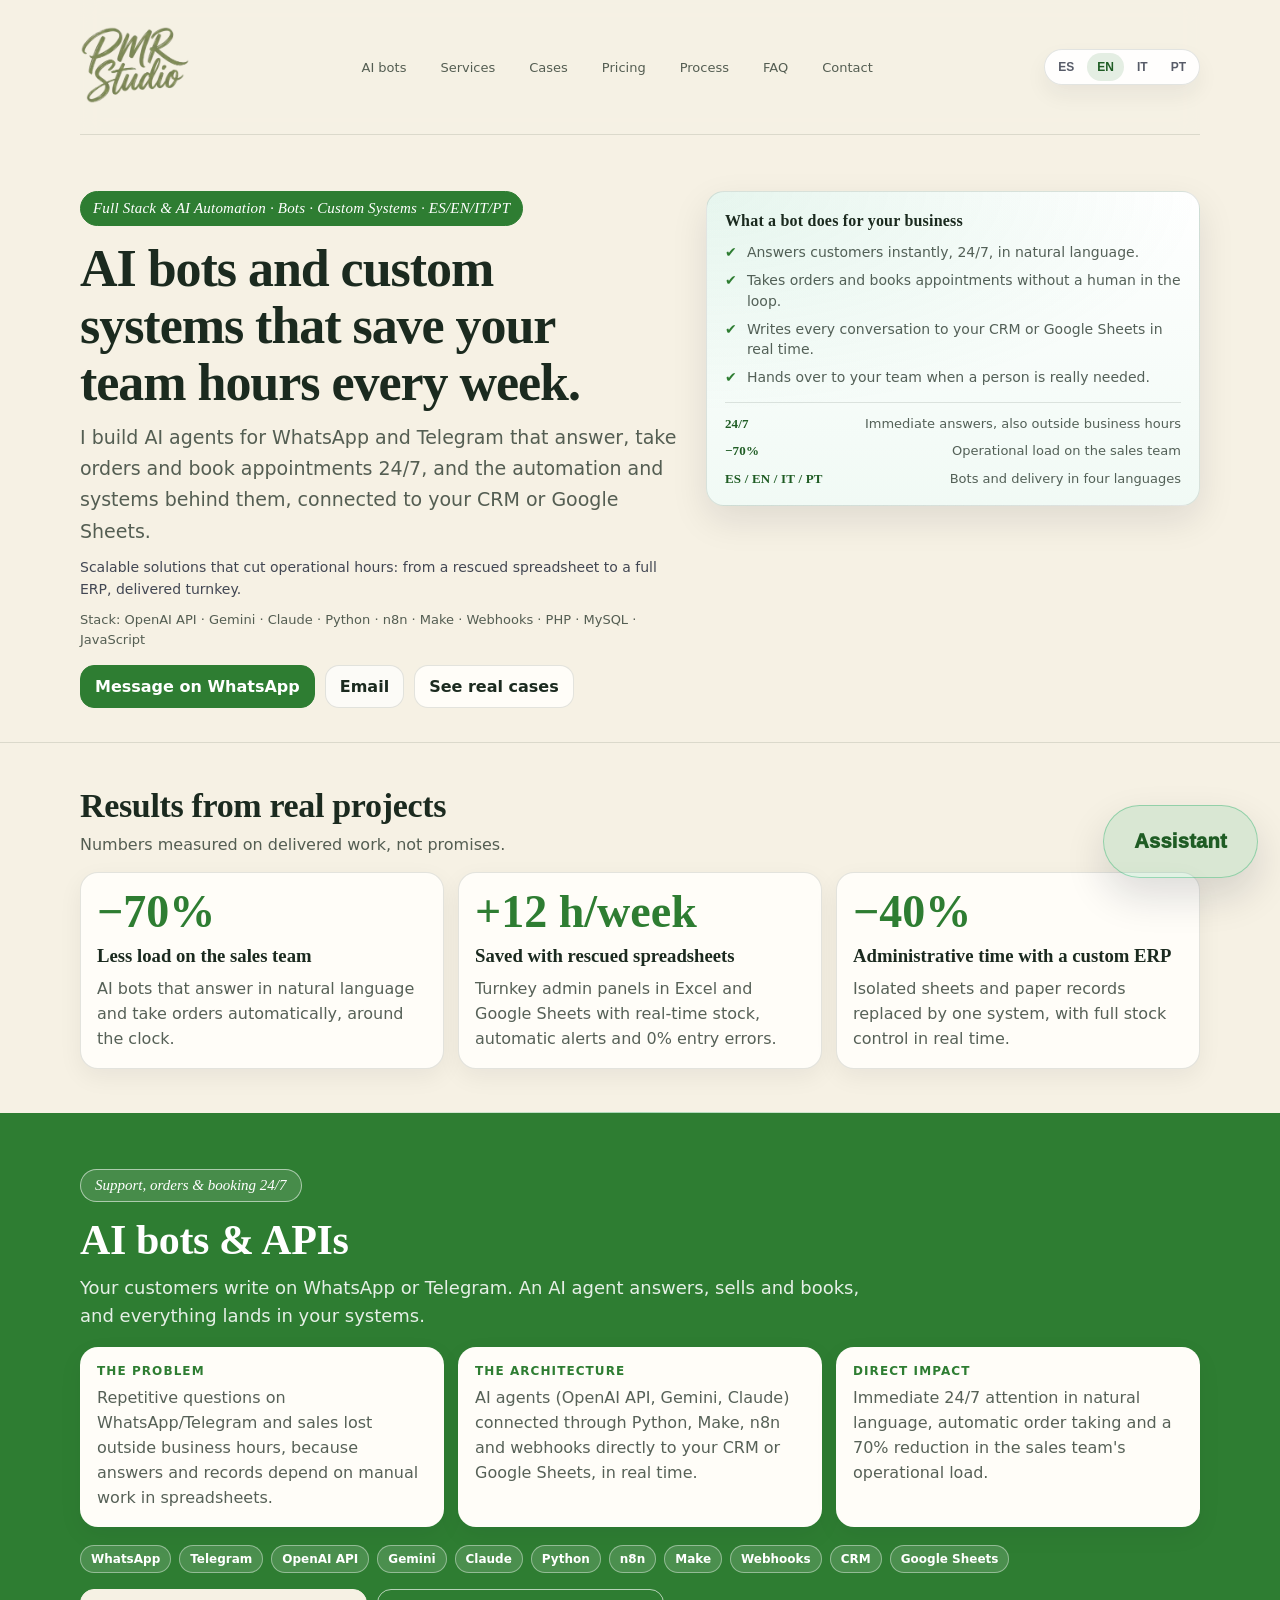
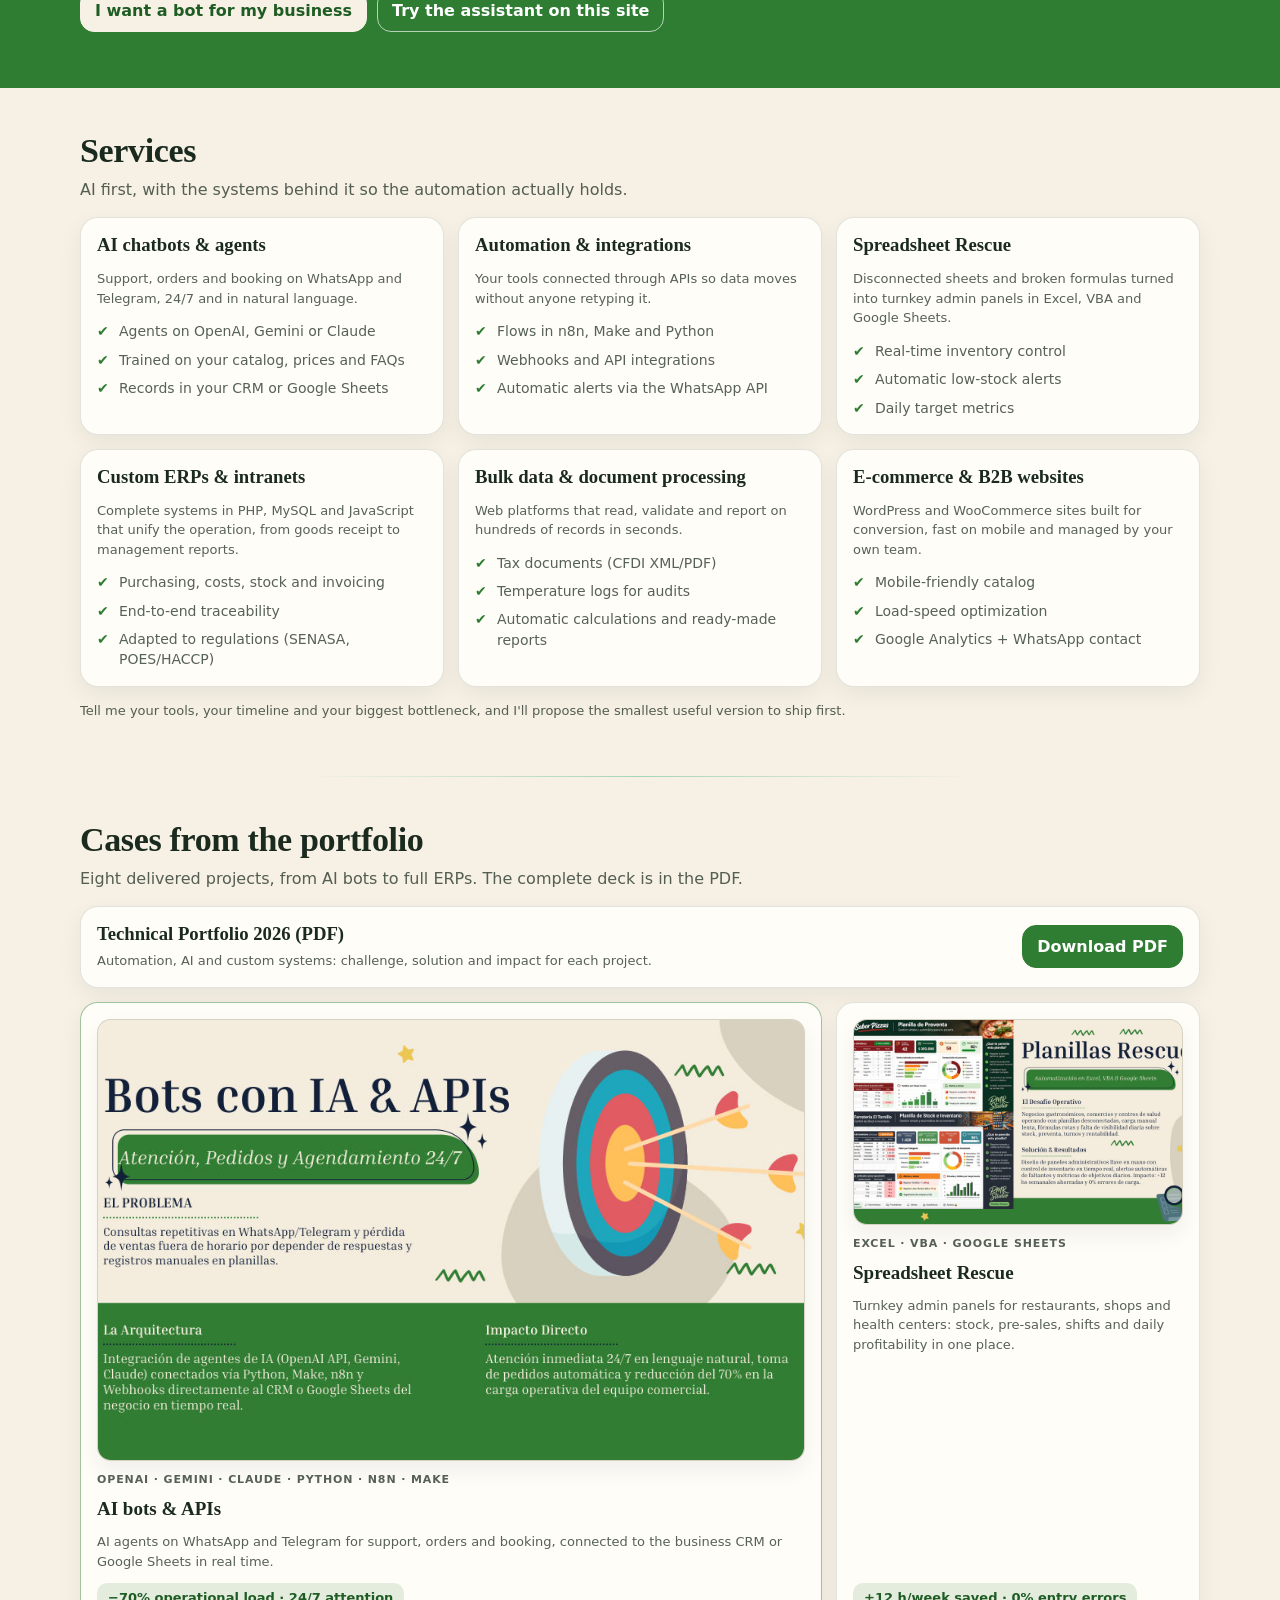
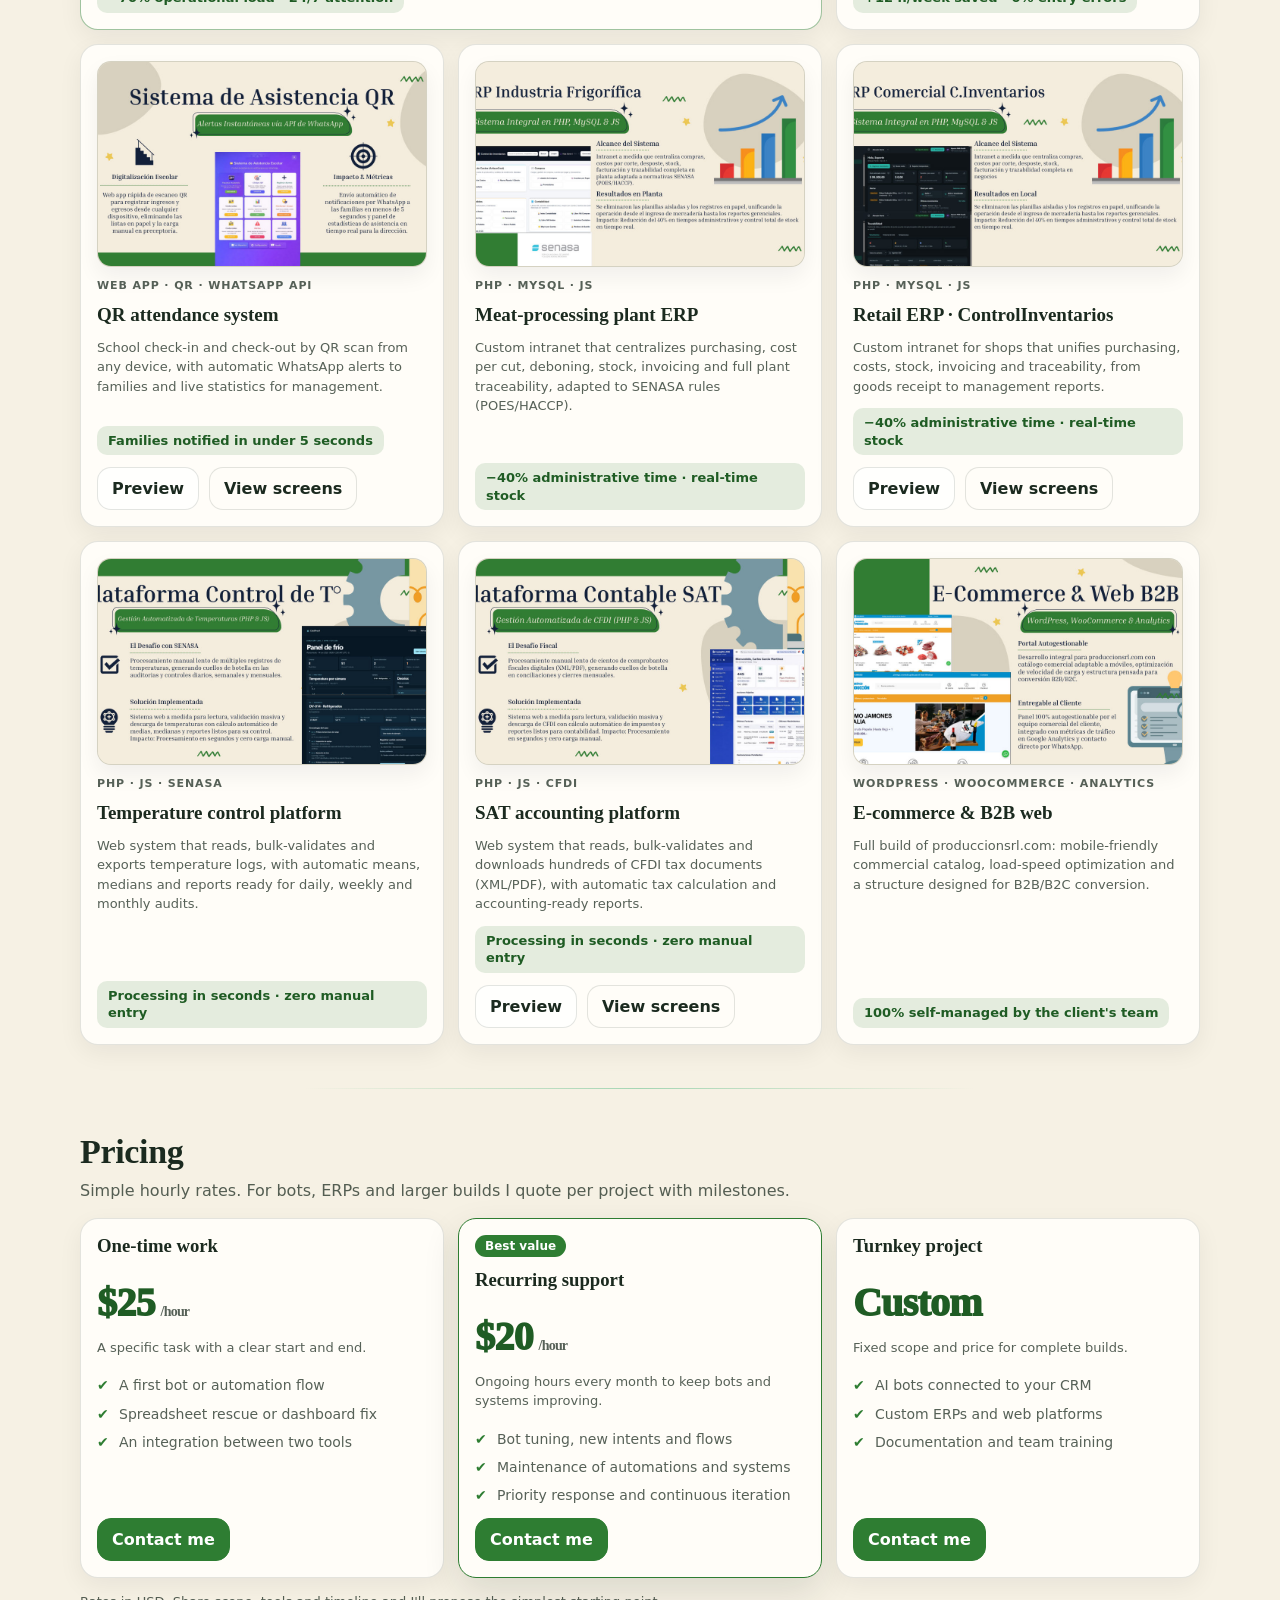
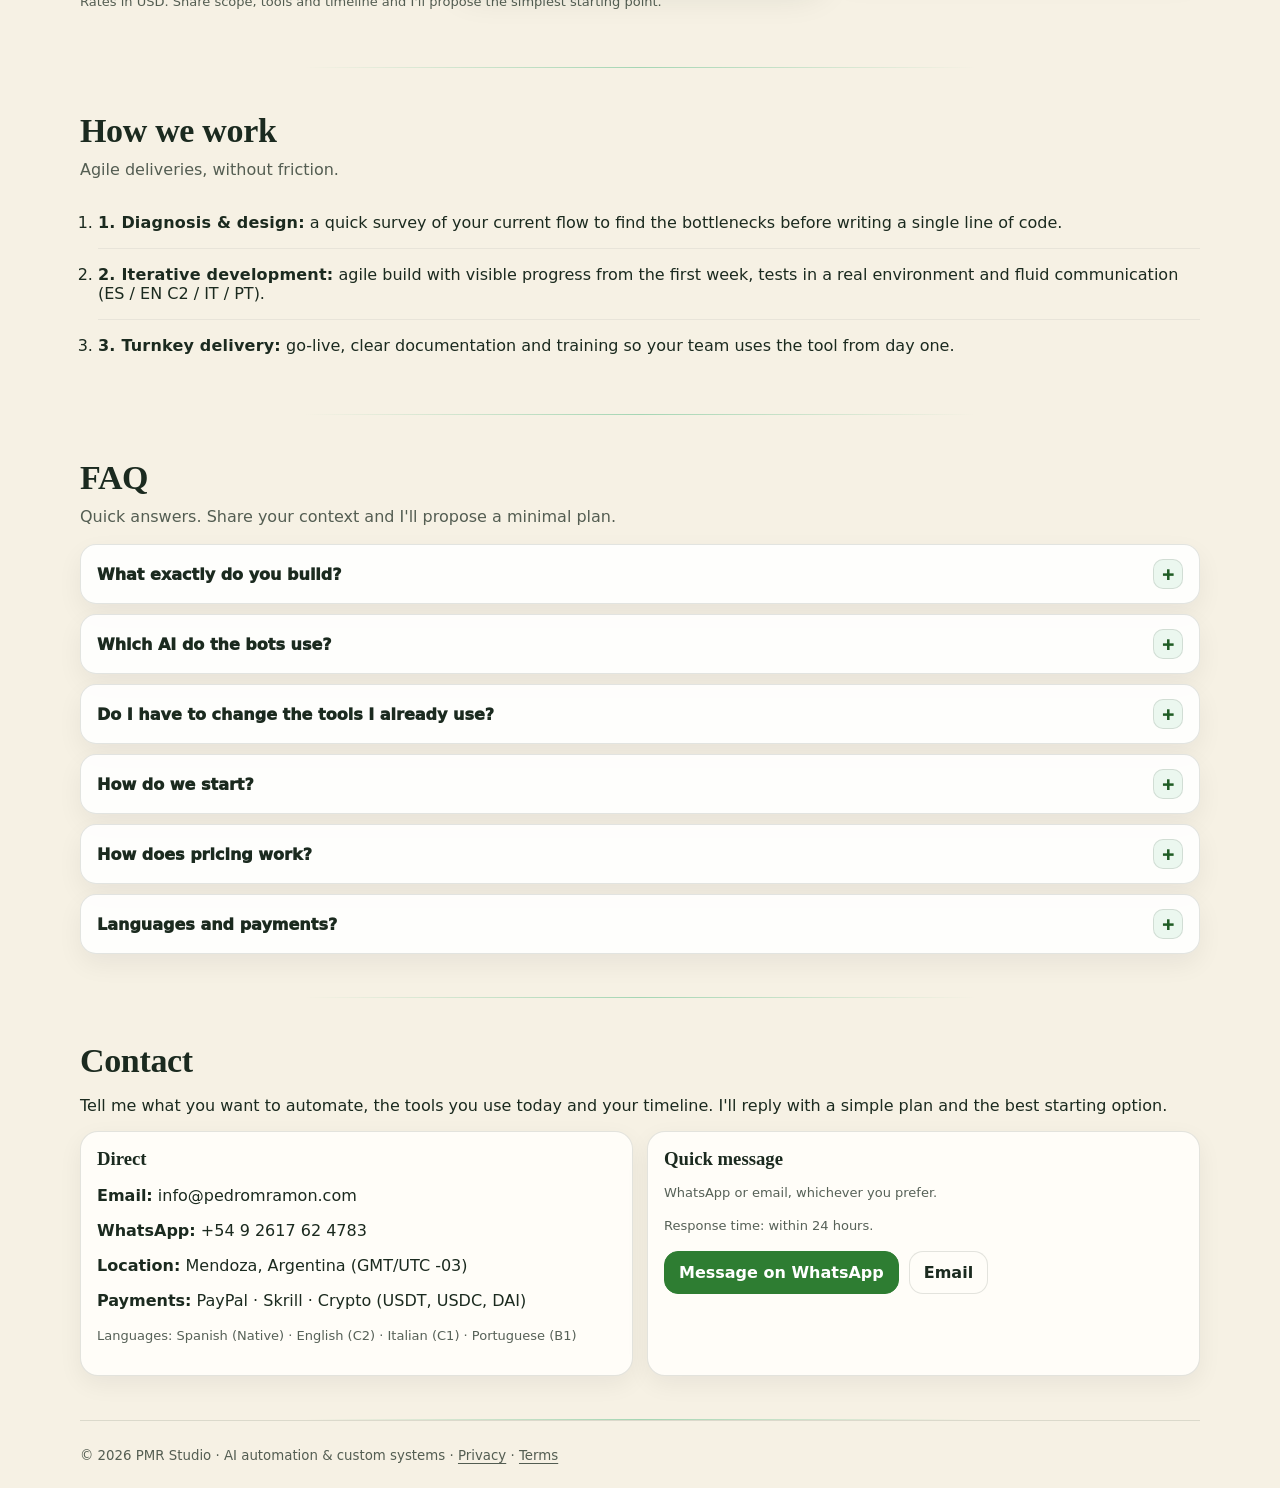
==== commit 7423cb02: "Niveles de idioma (IT C1, PT B1) y HTML sin caché del navegador" ====
--- a/index.html
+++ b/index.html
@@ -511,7 +511,7 @@
             <strong data-i18n="pay_b">Payments:</strong>
             <span data-i18n="pay_v">PayPal · Skrill · Crypto (USDT, USDC, DAI)</span>
           </p>
-          <p class="small" data-i18n="langs_line">Languages: Spanish (Native) · English (C2) · Italian (B2) · Portuguese</p>
+          <p class="small" data-i18n="langs_line">Languages: Spanish (Native) · English (C2) · Italian (C1) · Portuguese (B1)</p>
         </div>
 
         <div class="card lift reveal">
@@ -583,9 +583,9 @@
   </footer>
 
   <!-- Scripts -->
-  <script src="assets/js/i18n.js?v=20261127b" defer></script>
+  <script src="assets/js/i18n.js?v=20261128" defer></script>
   <script src="assets/js/main.js?v=20261127" defer></script>
-  <script src="assets/js/chatbot.js?v=20261127b" defer></script>
+  <script src="assets/js/chatbot.js?v=20261128" defer></script>
   <script src="assets/js/pdf-preview.js?v=2026-01-10" defer></script>
 </body>
 </html>
